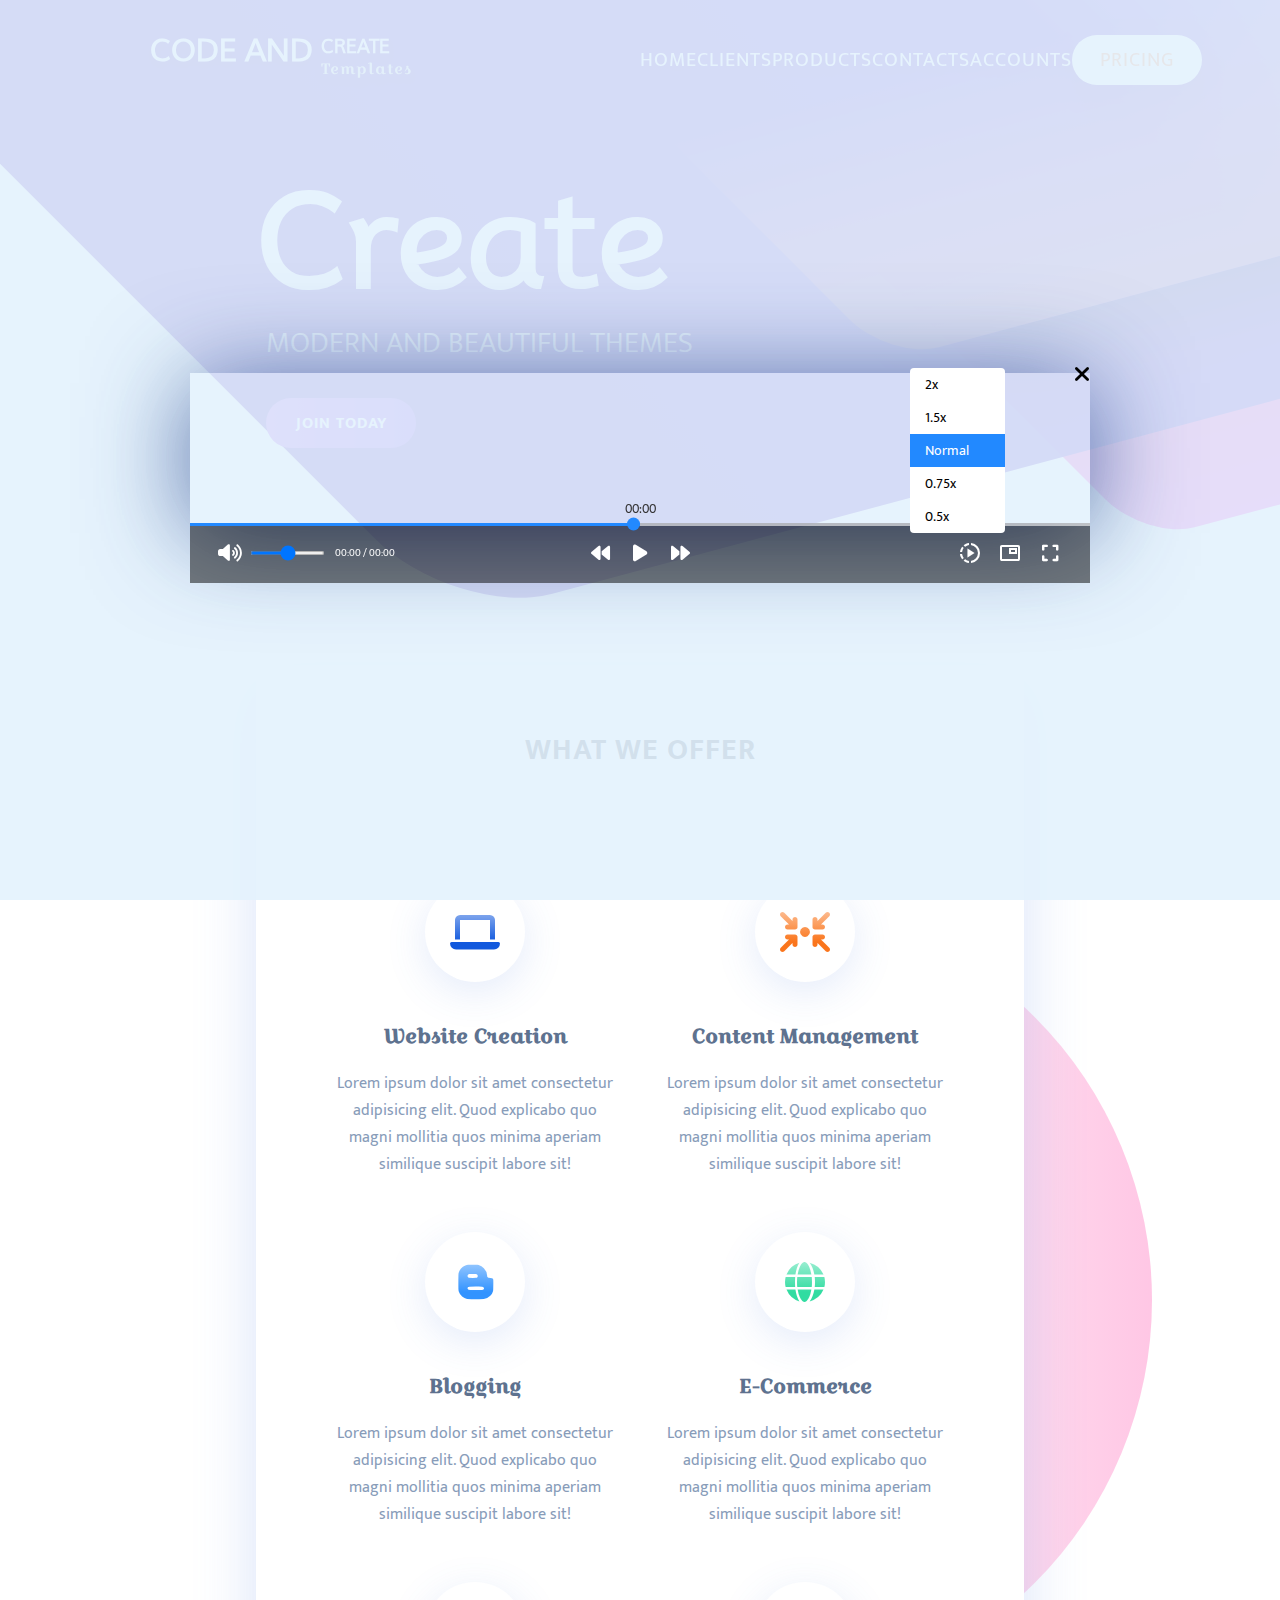
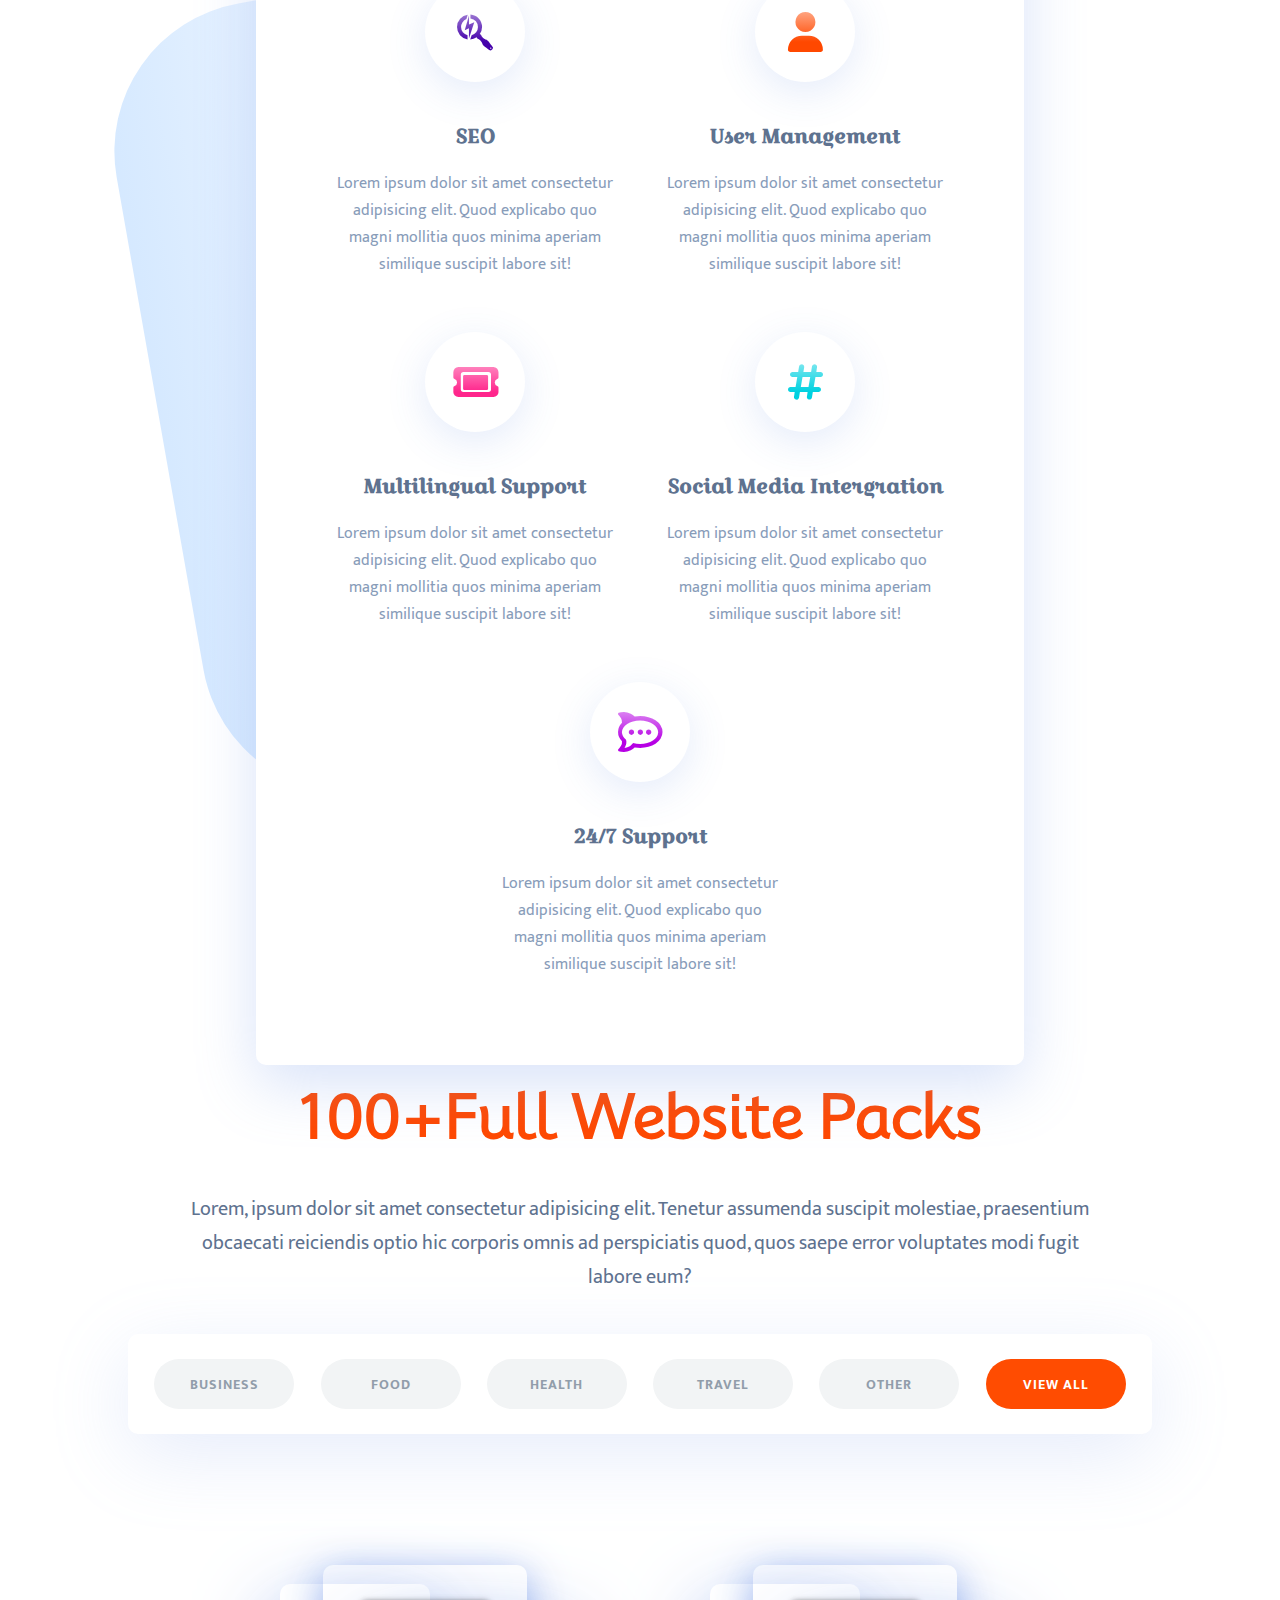
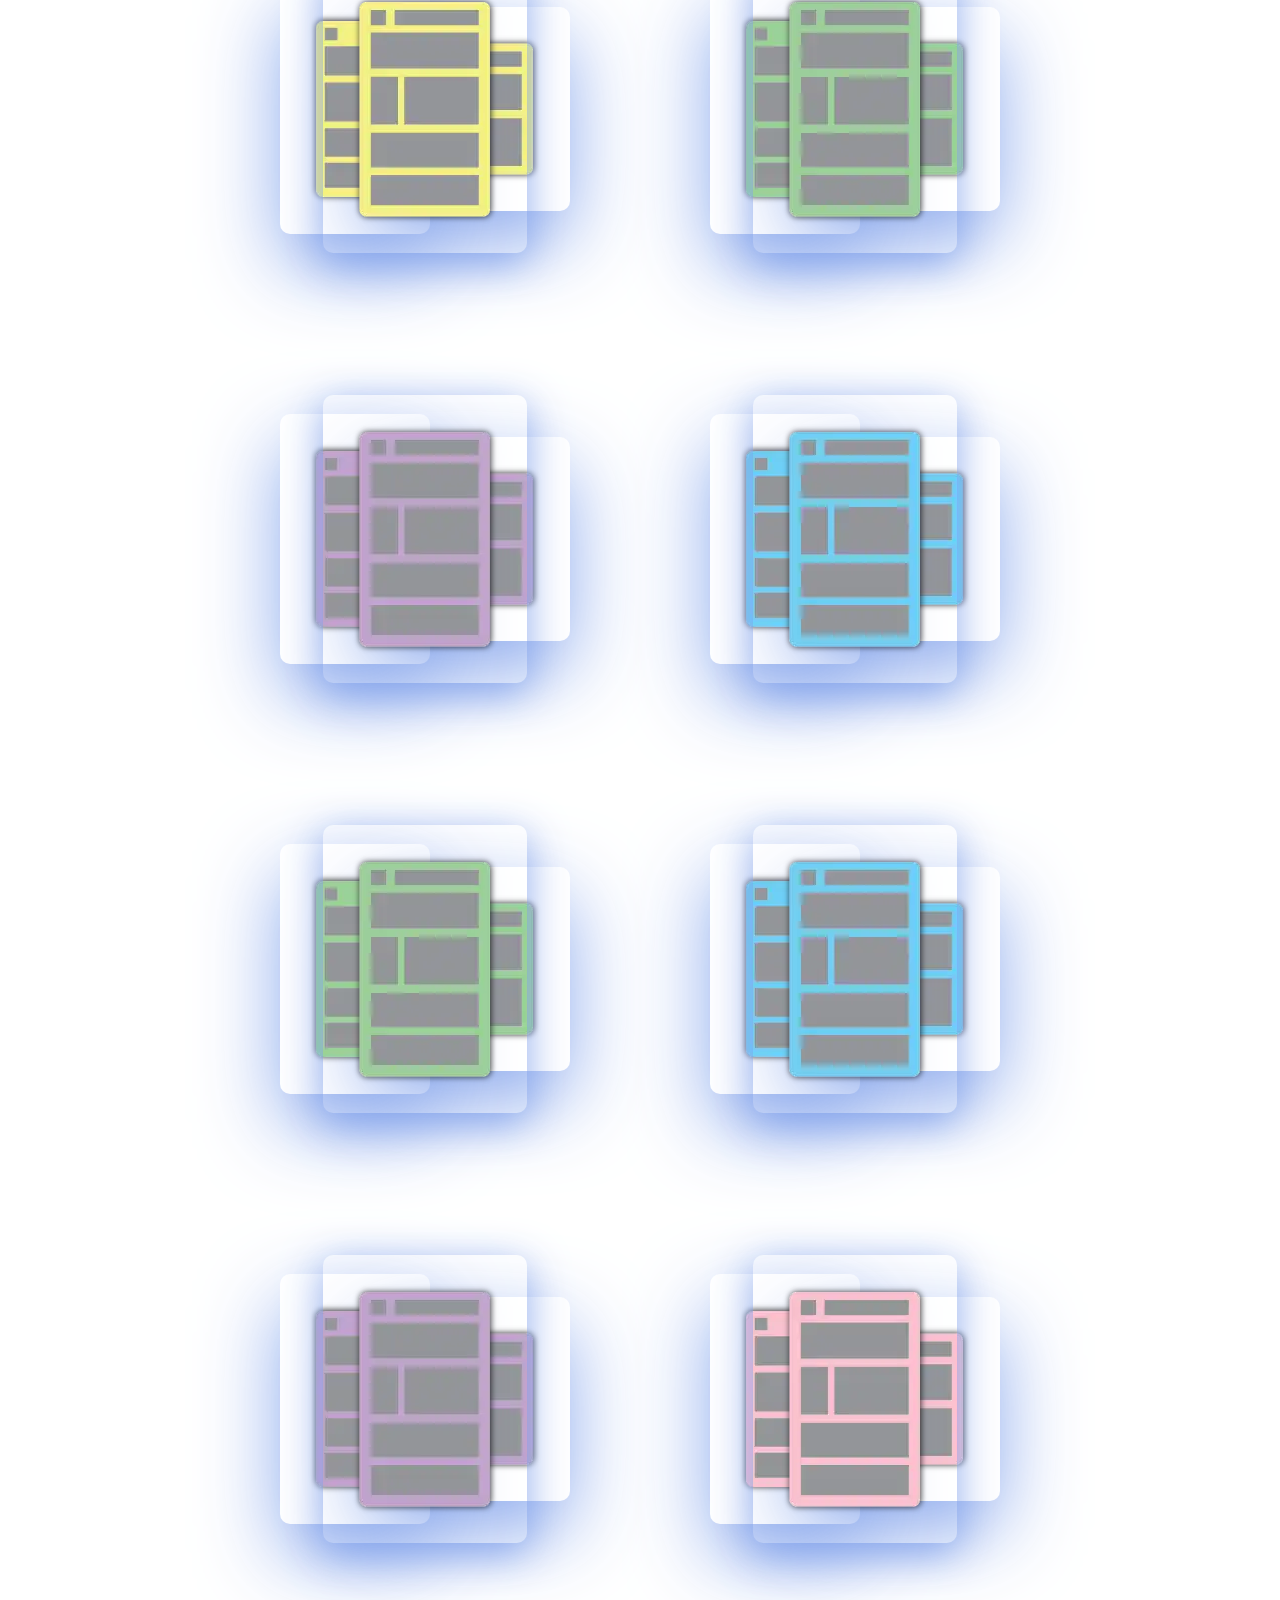
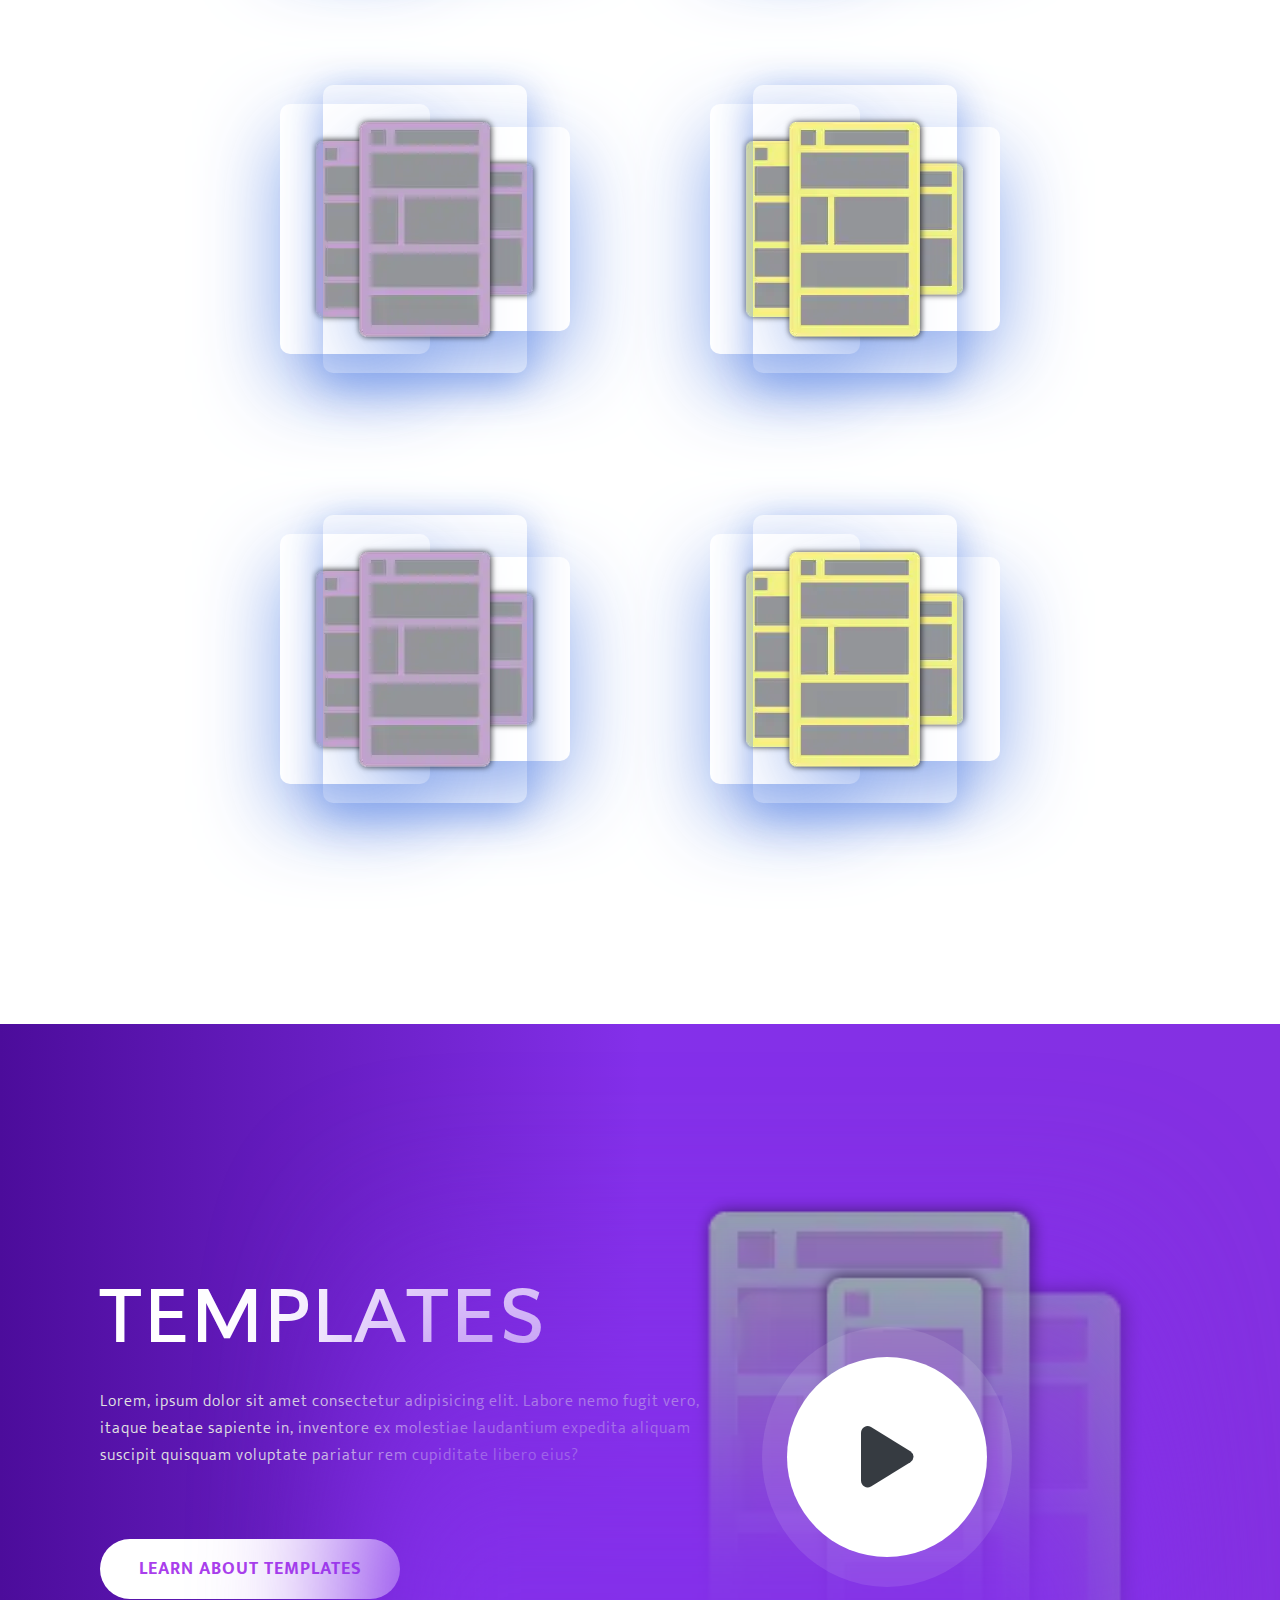
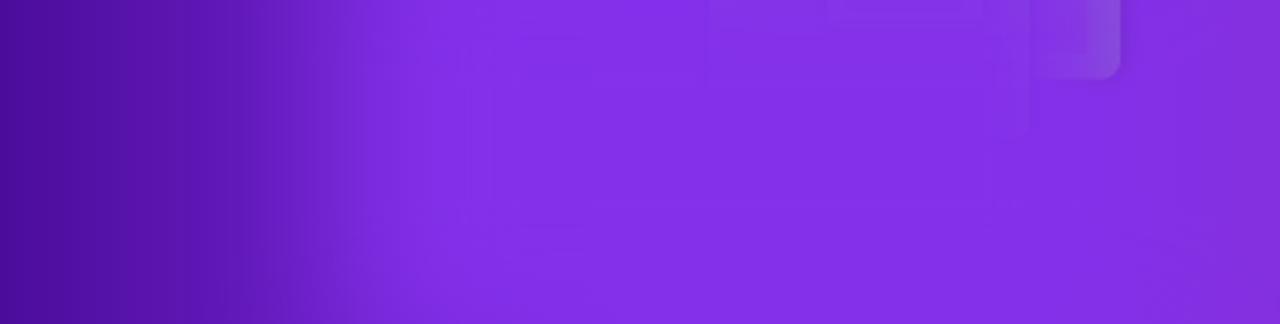
==== responsiveWeb/html/index.html @ 99a922cb "Video CSS" ====
<!DOCTYPE html>
<html lang="en">
<head>
    <!--Meta Deta-->
    <!--Styles-->
    <meta charset="UTF-8">
    <meta name="viewport" content="width=device-width, initial-scale=1.0">
    <title>Responsive Website</title>
    <link rel="stylesheet" href="../css/style.css">
    <link rel="stylesheet" href="https://cdnjs.cloudflare.com/ajax/libs/font-awesome/6.6.0/css/all.min.css">
    <link rel="preconnect" href="https://fonts.googleapis.com">
    <link rel="preconnect" href="https://fonts.gstatic.com" crossorigin>
    <link href="https://fonts.googleapis.com/css2?family=Croissant+One&family=Mooli&family=Mukta:wght@200;300;400;500;600;700;800&display=swap" rel="stylesheet">
    <link rel="stylesheet" href="https://fonts.googleapis.com/css2?family=Material+Symbols+Outlined:opsz,wght,FILL,GRAD@24,400,0,0" />
</head>
<body>
    <!--Container-->
    <div class="container">
        <!-- Navagation -->
         <nav class="navbar">
            <!-- logo -->
             <a href="index.html">
                <div class="logo">
                    <span>Code And <span>Create</span></span>
                    <span>Templates</span>
                </div>
             </a>
            <!--End of logo -->
             <!-- Nav Items -->
                <ul class="nav-items">
                    <li class="nav-item">
                      <a href="index.html"class="nav-link">Home</a>
                      <!-- Dropdown 1 -->
                       <div class="dropdown dropdown-1">
                        <div class="dropdown-1-left">
                            <h3>Features</h3>
                            <div class="features-list">
                        <div class="features-list-item">
                            <i class="fa-solid fa-star"></i>
                            <span>All Features</span>
                        </div>
                        <div class="features-list-item">
                            <i class="fa-solid fa-boxes-stacked"></i>
                            <span>100+ Elements</span>
                        </div>
                        <div class="features-list-item">
                            <i class="fa-solid fa-file"></i>
                            <span>1000+ Layouts</span>
                        </div>
                        <div class="features-list-item">
                            <i class="fa-solid fa-pen-nib"></i>
                            <span>No-Code Design</span>
                        </div>
                        <div class="features-list-item">
                            <i class="fa-solid fa-wrench"></i>
                            <span>Theme Builder</span>
                        </div>
                        <div class="features-list-item">
                            <i class="fa-solid fa-cart-shopping"></i>
                            <span>Ecommerce</span>
                        </div>
                        <div class="features-list-item">
                            <i class="fa-solid fa-network-wired"></i>
                            <span>Workflow</span>
                        </div>
                        <div class="features-list-item">
                            <i class="fa-solid fa-lightbulb"></i>
                            <span>Marketing</span>
                        </div>
                        <div class="features-list-item">
                            <i class="fa-solid fa-code"></i>
                            <span>Developer</span>
                        </div>
                        <div class="features-list-item">
                            <i class="fa-solid fa-desktop"></i>
                            <span>Site Examples</span>
                        </div>
                        <div class="features-list-item">
                            <i class="fa-solid fa-gears"></i>
                            <span>integrations</span>
                        </div>
                    </div>
                   </div>
                        <div class="dropdown-1-right">
                            <h3>Services</h3>
                            <div class="dropdown-services">
                                <div class="dropdown-service">
                                    <i class="fa-solid fa-wrench"></i>
                                        <div class="dropdown-service-item">
                                            <span>Theme Builder</span>
                                            <span>The #1 Theme Builder</span>
                                        </div>
                                </div>
                                <div class="dropdown-service">
                                    <i class="fa-solid fa-lightbulb"></i>
                                        <div class="dropdown-service-item">
                                            <span>Marketplace</span>
                                            <span>Modules, Layouts, Themes</span>
                                        </div>
                                </div>
                                <div class="dropdown-service">
                                    <i class="fa-solid fa-cloud"></i>
                                        <div class="dropdown-service-item">
                                            <span>Cloud</span>
                                            <span>Cloud Storage for Designers</span>
                                        </div>
                                </div>
                                <div class="dropdown-service">
                                    <i class="fa-solid fa-brain"></i>
                                        <div class="dropdown-service-item">
                                            <span>AI</span>
                                            <span>Build Websites with AI</span>
                                        </div>
                                </div>
                                <div class="dropdown-service">
                                    <i class="fa-solid fa-people-group"></i>
                                        <div class="dropdown-service-item">
                                            <span>Teams</span>
                                            <span>Collaboration for Agencies</span>
                                        </div>
                                </div>
                                <div class="dropdown-service">
                                    <i class="fa-solid fa-globe"></i>
                                        <div class="dropdown-service-item">
                                            <span>Hosting</span>
                                            <span>Fast hosting of the Website</span>
                                        </div>
                                </div>
                                <div class="dropdown-service">
                                    <i class="fa-solid fa-crown"></i>
                                        <div class="dropdown-service-item">
                                            <span>VIP</span>
                                            <span>24/7 Support & Discounts</span>
                                        </div>
                               </div>
                           </div>
                           <button type="button">Join Today</button> 
                        </div>
                       </div>
                      <!-- End of Dropdown 1 -->

                    </li>
                    <li class="nav-item">
                       <a href="clients.html"class="nav-link">Clients</a>
                       <!-- Dropdown 2 -->
                        <div class="dropdown dropdown-2">
                            <div class="clients-item">
                                <i class="fa-regular fa-envelope"></i>
                                <h3>Web Design Agencies</h3>
                                <p>Lorem ipsum dolor sit amet consectetur adipisicing elit. Odit, a dolore doloremque repellendus ea similique?</p>
                            </div>
                            <div class="clients-item">
                                <i class="fa-solid fa-earth-americas"></i>
                                <h3>Online Store Owners</h3>
                                <p>Lorem ipsum dolor sit amet consectetur adipisicing elit. Odit, a dolore doloremque repellendus ea similique?</p>
                            </div>
                            <div class="clients-item">
                                <i class="fa-brands fa-sketch"></i>
                                <h3>Web Design Freelancers</h3>
                                <p>Lorem ipsum dolor sit amet consectetur adipisicing elit. Odit, a dolore doloremque repellendus ea similique?</p>
                            </div>
                            <div class="clients-item">
                                <i class="fa-solid fa-store"></i>
                                <h3>Small Business Owners</h3>
                                <p>Lorem ipsum dolor sit amet consectetur adipisicing elit. Odit, a dolore doloremque repellendus ea similique?</p>
                            </div>
                       <!-- End of Dropdown 2 -->

                    </li>
                    <li class="nav-item">
                       <a href="products.html"class="nav-link">Products</a>
                       <!-- Dropdown 3 -->
                        <div class="dropdown dropdown-3">
                            <div class="products">
                                <div class="product">
                                    <i class="fa-solid fa-wrench"></i>
                                    <div>
                                        <span>Theme & Page Builder</span>
                                        <span>The #1 Theme and Visual Page Builder</span>
                                    </div>
                                </div>
                                <div class="product">
                                    <i class="fa-solid fa-file"></i>
                                    <div>
                                        <span>Page Builder Plugin</span>
                                        <span>Themes and Layout</span>
                                    </div>
                                </div>
                                <div class="product">
                                    <i class="fa-solid fa-book-open"></i>
                                    <div>
                                        <span>Extra Magazine Theme</span>
                                        <span>The Best Theme for Blogger</span>
                                    </div>
                                </div>
                                <div class="product">
                                    <i class="fa-solid fa-envelope"></i>
                                    <div>
                                        <span>Bloom Email Opt-ins</span>
                                        <span>Ultimate Email Opt-in</span>
                                    </div>
                                </div>
                                <div class="product">
                                    <i class="fa-solid fa-hashtag"></i>
                                    <div>
                                        <span>Social Sharing</span>
                                        <span>Promote Social Sharing</span>
                                    </div>
                                </div>
                            </div>
                            <button type="button">Join to Download</button>
                        </div>
                       <!-- End of Dropdown 3 -->

                    </li>
                    <li class="nav-item">
                       <a href="contact.html"class="nav-link">Contacts</a>
                       <!-- Dropdown 4 -->
                        <div class="dropdown dropdown-4">
                            <div class="contact-options">
                            <div>
                                <i class="fa-solid fa-envelope"></i>
                                <span>Get in Touch</span>
                            </div>
                            <div>
                                <i class="fa-solid fa-comments"></i>
                                <span>chat with Sales</span>
                            </div>
                            <div>
                                <i class="fa-solid fa-user"></i>
                                <span>Accounts & Bills</span>
                            </div>
                            <div>
                                <i class="fa-solid fa-wrench"></i>
                                <span>Technical Support</span>
                            </div>
                            <div>
                                <i class="fa-solid fa-people-group"></i>
                                <span>Ask the Community</span>
                            </div>
                            <div>
                                <i class="fa-solid fa-file-lines"></i>
                                <span>Documentation</span>
                            </div>
                        </div>
                            <button type="button">Chat with Us</button>
                        </div>
                       <!-- End of Dropdown 4 -->
                    </li>
                    <li class="nav-item">
                       <a href="account.html"class="nav-link">Accounts</a>
                       <!-- Dropdown 5 -->
                        <div class="dropdown dropdown-5">
                            <form class="account-form">
                                <div class="account-input-group">
                                    <input type="text" placeholder="username">
                                    <input type="password"
                                    placeholder="password">
                                </div>
                                <div class="check">
                                    <input type="checkbox" id="check">
                                    <label for="check">Remember Me</label>
                                </div>
                                <button type="button">Member Login</button>
                                <p>Forgot Your <span>Username</span> or
                                <span>Password</span>?</p>
                            </form>
                        </div>
                        <!-- End of Dropdown 5 -->
                    </li>
                    <li class="nav-item">
                        <a href="pricing.html"class="nav-btn">Pricing</a>
                     </li>
                </ul>
             <!--End of Nav Items -->
         </nav>
        <!-- End of Navagation -->
        <!--Header-->
        <header>
            <!--Banner-->
            <div class="banner">
                <h1>Create</h1>
                <h3>Modern and Beautiful Themes</h3>
                <a href="#">
                    <button type="button">Join Today</button>
                </a>
           </div>
            <!--End of Banner-->
            <!--Backgrounds-->
            <div class="backgrounds">
                <div class="bg-main"></div>
                <div class="bg-1"></div>
                <div class="bg-2"></div>
            </div>
            <!--End of Backgrounds-->
        </header>
        <!--End of Header-->
        <!-- Services -->
        <section class="services">
            <div class="services-wrapper">
                <h1>What We Offer</h1>
                <div class="services-list">
                    <div class="service">
                        <i class="fa-solid fa-laptop"></i>
                        <h3>Website Creation</h3>
                        <p>
                            Lorem ipsum dolor sit amet consectetur adipisicing elit. Quod explicabo quo magni mollitia quos minima aperiam similique suscipit labore sit!
                        </p>
                    </div>
                    <div class="service">
                        <i class="fa-solid fa-arrows-to-circle"></i>
                        <h3>Content Management</h3>
                        <p>
                            Lorem ipsum dolor sit amet consectetur adipisicing elit. Quod explicabo quo magni mollitia quos minima aperiam similique suscipit labore sit!
                        </p>
                    </div>
                    <div class="service">
                        <i class="fa-brands fa-blogger-b"></i>
                        <h3>Blogging</h3>
                        <p>
                            Lorem ipsum dolor sit amet consectetur adipisicing elit. Quod explicabo quo magni mollitia quos minima aperiam similique suscipit labore sit!
                        </p>
                    </div>
                    <div class="service">
                        <i class="fa-solid fa-globe"></i>
                        <h3>E-Commerce</h3>
                        <p>
                            Lorem ipsum dolor sit amet consectetur adipisicing elit. Quod explicabo quo magni mollitia quos minima aperiam similique suscipit labore sit!
                        </p>
                    </div>
                    <div class="service">
                        <i class="fa-brands fa-searchengin"></i>
                        <h3>SEO</h3>
                        <p>
                            Lorem ipsum dolor sit amet consectetur adipisicing elit. Quod explicabo quo magni mollitia quos minima aperiam similique suscipit labore sit!
                        </p>
                    </div>
                    <div class="service">
                        <i class="fa-solid fa-user"></i>
                        <h3>User Management</h3>
                        <p>
                            Lorem ipsum dolor sit amet consectetur adipisicing elit. Quod explicabo quo magni mollitia quos minima aperiam similique suscipit labore sit!
                        </p>
                    </div>
                    <div class="service">
                        <i class="fa-solid fa-ticket"></i>
                        <h3>Multilingual Support</h3>
                        <p>
                            Lorem ipsum dolor sit amet consectetur adipisicing elit. Quod explicabo quo magni mollitia quos minima aperiam similique suscipit labore sit!
                        </p>
                    </div>
                    <div class="service">
                        <i class="fa-solid fa-hashtag"></i>
                        <h3>Social Media Intergration</h3>
                        <p>
                            Lorem ipsum dolor sit amet consectetur adipisicing elit. Quod explicabo quo magni mollitia quos minima aperiam similique suscipit labore sit!
                        </p>
                    </div>
                    <div class="service">
                        <i class="fa-brands fa-rocketchat"></i>
                        <h3>24/7 Support</h3>
                        <p>
                            Lorem ipsum dolor sit amet consectetur adipisicing elit. Quod explicabo quo magni mollitia quos minima aperiam similique suscipit labore sit!
                        </p>
                    </div>
                </div>
            </div>
            <div class="services-bg-1"></div>
            <div class="services-bg-2"></div>
        </section>
        <!-- End of Services -->

        <!-- Projects -->
         <section class="projects">
            <h1>100+Full Website Packs</h1>
            <p>Lorem, ipsum dolor sit amet consectetur adipisicing elit. Tenetur assumenda suscipit molestiae, praesentium obcaecati reiciendis optio hic corporis omnis ad perspiciatis quod, quos saepe error voluptates modi fugit labore eum?</p>
            <div class="filter-nav">
                <a href="#" class="filter-nav-link" 
                data-type="business">Business</a>
                <a href="#" class="filter-nav-link" 
                data-type="food">Food</a>
                <a href="#" class="filter-nav-link" 
                data-type="health">Health</a>
                <a href="#" class="filter-nav-link" 
                data-type="travel">Travel</a>
                <a href="#" class="filter-nav-link" 
                data-type="other">Other</a>
                <a href="#" class="filter-nav-link active" 
                data-type="all">View All</a>
            </div>
            <div class="projects-list">
                <div class="project" data-type="business">
                    <img src="../images/project-yellow-large-1.webp">
                    <img src="../images/project-yellow-small-1.webp">
                    <img src="../images/project-yellow-med-1.webp">
                </div>
                <div class="project" data-type="other">
                    <img src="../images/project-green-large-2.webp">
                    <img src="../images/project-green-small-2.webp">
                    <img src="../images/project-green-med-2.webp">
                </div>
                <div class="project" data-type="food">
                    <img src="../images/project-purple-large-3.webp">
                    <img src="../images/project-purple-small-3.webp">
                    <img src="../images/project-purple-med-3.webp">
                </div>
                <div class="project" data-type="health">
                    <img src="../images/project-blue-large-4.webp">
                    <img src="../images/project-blue-small-4.webp">
                    <img src="../images/project-blue-med-4.webp">
                </div>
                <div class="project" data-type="other">
                    <img src="../images/project-green-large-2.webp">
                    <img src="../images/project-green-small-2.webp">
                    <img src="../images/project-green-med-2.webp">
                </div>
                <div class="project" data-type="health">
                    <img src="../images/project-blue-large-4.webp">
                    <img src="../images/project-blue-small-4.webp">
                    <img src="../images/project-blue-med-4.webp">
                </div>
                <div class="project" data-type="food">
                    <img src="../images/project-purple-large-3.webp">
                    <img src="../images/project-purple-small-3.webp">
                    <img src="../images/project-purple-med-3.webp">
                </div>
                <div class="project" data-type="travel">
                    <img src="../images/project-pink-large-5.webp">
                    <img src="../images/project-pink-small-5.webp">
                    <img src="../images/project-pink-med-5.webp">
                </div>
                <div class="project" data-type="food">
                    <img src="../images/project-purple-large-3.webp">
                    <img src="../images/project-purple-small-3.webp">
                    <img src="../images/project-purple-med-3.webp">
                </div>
                <div class="project" data-type="business">
                    <img src="../images/project-yellow-large-1.webp">
                    <img src="../images/project-yellow-small-1.webp">
                    <img src="../images/project-yellow-med-1.webp">
                </div>
                <div class="project" data-type="food">
                    <img src="../images/project-purple-large-3.webp">
                    <img src="../images/project-purple-small-3.webp">
                    <img src="../images/project-purple-med-3.webp">
                </div>
                <div class="project" data-type="business">
                    <img src="../images/project-yellow-large-1.webp">
                    <img src="../images/project-yellow-small-1.webp">
                    <img src="../images/project-yellow-med-1.webp">
                </div>
            </div>
         </section>
        <!-- End of Projects -->

        <!-- Templates -->
         <section class="templates">
            <div class="templates-left">
                <h1>Templates</h1>
                <p>Lorem, ipsum dolor sit amet consectetur adipisicing elit. Labore nemo fugit vero, itaque beatae sapiente in, inventore ex molestiae laudantium expedita aliquam suscipit quisquam voluptate pariatur rem cupiditate libero eius?</p>
                <button type="button"class="templates-btn">Learn About Templates</button>
            </div>
            <div class="templates-right">
                <img src="../images/project-green-large-2.webp">
                <img src="../images/project-green-small-2.webp">
                <img src="../images/project-green-med-2.webp">
                <div class="play-button">
                    <button class="play-btn">
                        <i class="fa-solid fa-play"></i>
                    </button>
                </div>
            </div>

            <!-- video -->
             <div class="video-container">
                <div class="video">
                    <div class="x-btn">
                        <i class="fa-solid fa-xmark"></i>
                    </div>
                    <div class="controls-wrapper">
                        <div class="video-timeline">
                            <div class="progress-area">
                                <span>00:00</span>
                                <div class="progress-bar"></div>
                            </div>
                        </div>
                        <div class="video-controls">
                            <div class="options left">
                            <button class="volume">
                                <i class="fa-solid fa-volume-high"></i>   
                            </button>
                            <input type="range" min="0" max="1" step="any">
                            <div class="video-timer">
                                <span class="current-time">00:00</span>
                                <span class="seperator"> / </span>
                                <span class="video-duration">00:00</span>
                            </div>
                            </div>
                            <div class="options center">
                                <button class="skep-backward">
                                    <i class="fas fa-backward"></i>
                                </button>    
                                <button class="play-pause">
                                    <i class="fas fa-play"></i>
                                </button>
                                <button class="skep-forward">
                                    <i class="fas fa-forward"></i>
                                </button>
                            </div>
                            <div class="options right">
                                <div class="playback-content">
                                    <button class="playback-speed">
                                        <span class="material-symbols-outlined">slow_motion_video</span>
                                    </button>
                                    <div class="speed-options">
                                        <div data-speed="2">2x</div>
                                        <div data-speed="1.5">1.5x</div>
                                        <div data-speed="1" class="active-option">Normal</div>
                                        <div data-speed="0.75">0.75x</div>
                                        <div data-speed="0.5">0.5x</div>
                                    </div>
                                </div>
                                <button class="pic-in-pic">
                                    <span class="material-symbols-outlined">picture_in_picture</span>
                                </button>
                                <button class="fullscreen">
                                    <i class="fa-solid fa-expand"></i>
                                </button>
                            </div>
                        </div>
                    </div>
                    <video src="../videos/video-sample.mp4"></video>
                </div>
             </div>
            <!-- End of video -->
         </section>
        <!-- End of Templates -->
    </div>
    <!--End of Container-->

    <script src="../js/script.js"></script>
</body>
</html>
---- responsiveWeb/css/style.css ----
/*Default Styles*/
* {
margin: 0;
padding: 0;
box-sizing: border-box;
text-decoration: none;
outline: none;
font-family:'Mukta', sans-serif;
}

html {
    font-size: 62.5%;
}
/*Default End Styles*/

/* Container */
.container {
    width: 100%;
    height: 100%;
    background-color: #fff;
    overflow: hidden;
}

/* Navigation */
.navbar {
    position: fixed;
    top: 0;
    left: 0;
    z-index: 10;
    width: 100%;
    height:12rem;
    padding: 0 15rem;
    display: flex;
    justify-content: space-between;
    align-items: center;
    transition: alt 0.3s;
}

.navbar.sticky {
    height: 8rem;
    background-color: #fff;
    box-shadow: 0 1rem 10rem rgba(130,162,235,0.6);
}

/* logo */
.logo{
    display: flex;
    flex-direction: column;
}

.logo span{
    text-shadow: 0 0.5rem 1rem rgba(0,0,0,0.2);
}

.logo span:nth-child(1){
    font-family: "Mooli", cursive;
    font-size: 3rem;
    font-weight: bold;
    text-transform: uppercase;
    color:#fff;
}

.logo span:nth-child(1) span {
    display: inline-block;
    font-size: 1.8rem;
    transform: translateY(-0.8rem);
}

.logo span:nth-child(2){
    display: inline-block;
    font-family: "Croissant One", cursive;
    font-size: 1.5rem;
    color: #ddd;
    letter-spacing: .1rem;
    text-align: right;
    transform: translate(2.2rem, -1rem);
}

.sticky .logo span {
    color: #092627;
    text-shadow: none;
}
/* End of logo */
/* Nav Items */
.nav-items{
    width: 50%;
    display: flex;
    justify-content: space-evenly;
    align-items: center;
}

.nav-item {
    list-style: none;
    position: relative;
}

.nav-item:not(:last-child)::after {
    content:'';
    position: absolute;
    top: 2.9rem;
    left: 50%;
    transform: translateX(-50%);
    border-left: 2rem solid transparent;
    border-right: 2rem solid transparent;
    border-bottom: 2rem solid #fff;
    opacity: 0;
    visibility: hidden;
}

.nav-item:hover::after{
    opacity: 1;
    visibility: visible;
}

.sticky .nav-item::after{
    top: 6rem;
}

.nav-link {
    font-size: 2rem;
    text-transform: uppercase;
    color: #fff;
    letter-spacing: 0.1rem;
    text-shadow: 0 0.5rem 1rem rgba(0,0,0,0.2);
}

.sticky .nav-link {
    color: #092627;
    text-shadow: none;
}

/* Dropdown 1 */
.dropdown {
    position:absolute;
    top: 4.9rem;
    background-color: #fff;
    border-radius:1rem;
    box-shadow: 0 1rem 3rem rgba(0,0,0,0.2);
    padding: 2rem;
    opacity: 0;
    visibility: hidden;
    transition: all 0.3;
}

.nav-item:hover .dropdown {
    opacity: 1;
    visibility: visible;
}

.sticky .dropdown{
    top: 8rem;
    box-shadow: 0 1rem 10rem agba(130,162,235,0.4);
}

.dropdown-1{
    left: -24rem;
    width: 96rem;
    height: 60rem;
    display: flex;
}    



.dropdown-1-left{
    width: 30%;
    padding-right: 4rem;
}

.dropdown-1-right{
    width: 70%;
    padding-left: 2rem;
}

.dropdown-1-left h3,
.dropdown-1-right h3 {
    font-family:"Mooli", cursive;
    font-size: 1.8rem;
    color: #8698a7;
    padding-bottom: 1rem;
    margin: 3rem;
    border-bottom: .2rem solid rgba(134, 152, 167, 0.5);
}

.features-list-item {
    margin: 1.5rem 0;
    display: flex;
    align-items: center;
    cursor: pointer;
}

.features-list-item i{
    font-size: 2rem;
    width: 4rem;
    color: #8698a7;
    transition: color 0.3s;
}

.features-list-item span{
    font-size: 1.8rem;
    color: #8698a7;
    transition: color 0.3s;
}

.features-list-item:hover i,
.features-list-item:hover span {
    color: #222;
}

.dropdown-services {
    height: 45rem;
    display: flex;
    flex-direction: column;
    flex-wrap: wrap;
}

.dropdown-service, 
.product{
    display: flex;
    align-items: center;
    margin-bottom: 3.5rem;
    cursor: pointer
}

.dropdown-service i, 
.product i {
    width: 5.5rem;
    height: 5.5rem;
    border-radius: 50%;
    display: flex;
    justify-content: center;
    margin-right: 2rem;
    align-items: center;
    font-size: 2.5rem;
    color: #fff;
    transition: transform 0.3s;
}

.dropdown-service:hover i,
.product:hover i{
    transform: scale(1.1)
}

.dropdown-service:nth-child(1) i,
.product:nth-child(1) i {
    background: linear-gradient(to right,
     #b150f1, #7e23da);
    box-shadow: 0 0.5rem 2 rem rgba(126, 35, 218, 0.3);
}
.dropdown-service:nth-child(2) i,
.product:nth-child(2) i {
    background: linear-gradient(to right,
     #31dca1, #23d683);
    box-shadow: 0 0.5rem 2 rem rgba(35, 214, 131,0.3);
}
.dropdown-service:nth-child(3) i,
.product:nth-child(3) i {
    background: linear-gradient(to right,
    #3f51ec, #2d2dcf);
    box-shadow: 0 0.5rem 2 rem rgba(45, 45, 207, 0.3);
}
.dropdown-service:nth-child(4) i,
.product:nth-child(4) i{
    background: linear-gradient(to right,
     #00d3e0, #03b4d8);
    box-shadow: 0 0.5rem 2 rem rgba(3, 180, 216, 0.3);
}
.dropdown-service:nth-child(5) i,
.product:nth-child(5) i {
    background: linear-gradient(to right,
     #ff9625, #ff751c);
    box-shadow: 0 0.5rem 2 rem rgba(250, 117, 28, 0.3);
}
.dropdown-service:nth-child(6) i {
    background: linear-gradient(to right,
     #3293ff, #2371ff);
    box-shadow: 0 0.5rem 2 rem rgba(35, 113, 255, 0.3);
}
.dropdown-service:nth-child(7) i {
    background: linear-gradient(to right,
    #282c35, #20252c);
    box-shadow: 0 0.5rem 2 rem rgba(32, 37, 44, 0.3);
}

.dropdown-service-item,
.product div{
    display: flex;
    flex-direction: column;
}

.dropdown-service-item span,
.product div span{
    font-size: 1.6rem;
}

.dropdown-service-item span:nth-child(1),
.product div span:nth-child(1){
    font-family: "Mooli", cursive;
    font-weight: bold;
    letter-spacing: 0.1rem;
    text-transform: uppercase;
}

.dropdown-service:nth-child(1)
.dropdown-service-item span:nth-child(1),
.product:nth-child(1) div span:nth-child(1) {
       color: #b150f1;
}

.dropdown-service:nth-child(2) 
.dropdown-service-item span:nth-child(1),
.product:nth-child(2) div span:nth-child(1){
    color: #31dca1;
}

.dropdown-service:nth-child(3) 
.dropdown-service-item span:nth-child(1),
.product:nth-child(3) div span:nth-child(1){
    color:  #3f51ec;
}

.dropdown-service:nth-child(4) 
.dropdown-service-item span:nth-child(1),
.product:nth-child(4) div span:nth-child(1) {
    color:  #00d3e0;
}

.dropdown-service:nth-child(5) 
.dropdown-service-item span:nth-child(1),
.product:nth-child(5) div span:nth-child(1){
    color:  #ff9625;
}

.dropdown-service:nth-child(6) 
.dropdown-service-item span:nth-child(1){
    color: #3293ff;
}

.dropdown-service:nth-child(7) 
.dropdown-service-item span:nth-child(1){
    color: #282c35;
}

.dropdown-service-item span:nth-child(2),
.product dive span:nth-child(2){
    font-weight: 300;
    color: #6a6f72;
}

.dropdown-1-right button {
    width: 100%;
    height: 4rem;
    background-color: #3776ff;
    border: none;
    border-radius: 2rem;
    font-size: 1.4rem;
    font-weight: bold;
    text-transform: uppercase;
    color: #fff;
    letter-spacing: 0.1rem;
    cursor: pointer;
}
    
/* End of Dropdown 1 */

/* Dropdown 2 */
.dropdown-2{
    width:90rem;
    height:37rem;
    left: -27rem;
    display: flex;
}

.clients-item {
    width: 100%;
    margin: 0 0.5rem;
    padding: 0.7rem;
    display: flex;
    flex-direction: column;
    align-items: center;
    cursor: pointer;
    border-radius: 1rem;
}

.clients-item:nth-child(1){
    background: linear-gradient(135deg, #faf7fe, #ead7ff);
}

.clients-item:nth-child(2){
    background: linear-gradient(135deg, #f2f6ff, #cad9ff);
}

.clients-item:nth-child(3){
    background: linear-gradient(135deg, #f1fdf7, #bfffdf);
}

.clients-item:nth-child(4){
    background: linear-gradient(135deg, #fff4ed, #f8d7c5);
}

.clients-item i {
    font-size: 10rem;
}

.clients-item:nth-child(1) i, 
.clients-item:nth-child(1) h3{
    color: #ac63fa;
}

.clients-item:nth-child(2) i, 
.clients-item:nth-child(2) h3{
    color: #1f5bf3;
}

.clients-item:nth-child(3) i,
.clients-item:nth-child(3) h3{
    color: #1fcf77;
}

.clients-item:nth-child(4) i, 
.clients-item:nth-child(4) h3{
    color: #ff8645;
}

.clients-item h3 {
    font-size: 2.5rem;
    font-weight: 300;
    text-transform: uppercase;
    text-align: center;
    line-height: 3.5rem;
    margin-bottom: 0.7rem;
}

.clients-item p {
    font-size: 1.6rem;
    font-weight: 300;
    text-align: center;
}
/* End of Dropdown 2 */

/* Dropdown 3 */



.dropdown-3 {
    width: 40rem;
    height: 47rem;
    left: 50%;
    transform: translateX(-50%);
    padding: 1rem 2rem 2rem 2rem;
}

.product {
    margin: 1.7rem 0;
}

.dropdown-3 button {
    width: 100%;
    height: 4rem;
    background-color: #9544ec;
    border: none;
    border-radius: 2rem;
    font-size: 1.4rem;
    font-weight: bold;
    text-transform: uppercase;
    color: #fff;
    letter-spacing: .1rem;
    cursor: pointer;
    transform: translateY(1rem);
}
/* End of Dropdown 3 */

/* Dropdown 4 */
.dropdown-4 {
    width: 28rem;
    height: 33rem;
    left: 50%;
    transform: translateX(-50%);
    padding: 1rem 2rem 2rem 2rem;
}

.contact-options div{
    margin: 1.4rem 0;
    cursor: pointer;
}

.contact-options i {
    width: 4rem;
    font-size: 2rem;
    color: #3293ff;
}

.contact-options span {
    font-size: 1.6rem;
    text-transform: uppercase;
    color: #3293ff;
    letter-spacing: 0.1rem;
}

.dropdown-4 button {
    width: 100%;
    height: 4rem;
    background-color: #2371ff;
    border: none;
    border-radius: 2rem;
    font-size: 1.4rem;
    font-weight: bold;
    text-transform: uppercase;
    color: #FFF;
    letter-spacing: 0.1rem;
    cursor: pointer;
}
/* End of Dropdown 4 */

/* Dropdown 5  */
.dropdown-5 {
    width: 30rem;
    height: 32rem;
    left: 50%;
    transform: translateX(-50%);
    padding: 2.5rem;
}

.account-input-group {
    display: flex;
    flex-direction: column;
}

.account-input-group input {
    width: 100%;
    height: 5rem;
    background-color: rgba(191,213,240,0.4);
    padding: .5rem 1 rem;
    margin-bottom: 3rem;
    border: none;
    border-radius: .5rem;
    font-size: 1.6rem;
    color: #444;
}

.account-input-group-input::placeholder {
    color: #888;
}

.check {
    margin-top: -2rem;

}

.check label {
    font-size: 1.6rem;
    font-weight: 300;
    color: #777;
}

.account-form button {
    width: 100%;
    height: 4rem;
    background-color: #2d2dcf;
    border: none;
    border-radius: 2rem;
    font-size: 1.4rem;
    font-weight: bold;
    text-transform: uppercase;
    color: #fff;
    letter-spacing: .1rem;
    margin: 3rem 0 1.5 rem 0;
}

.account-form p {
    font-size: 1.5rem;
    font-weight: 300;
    text-align: center;
}

.account-form p span {
    color: #2371ff;
    cursor: pointer;
    font-weight: 400;
}
/* End of Dropdown 5  */

.nav-btn{
    width: 13rem;
    height: 5rem;
    background-color: #fff;
    display: flex;
    justify-content: center;
    align-items: center;
    border-radius: 4rem;    
    box-shadow: 0 1rem 3rem rgba(0,0,0,0.1);
    font-size: 2rem;
    letter-spacing: .1rem;
    color: #f88344;
    text-transform: uppercase;
    transition: transform 0.3;
}

.nav-btn:hover{
    transform: translateY(-0.2rem);
}

.sticky .nav-btn{
    background: linear-gradient(to right, #ff45b9, #ff3598);
    box-shadow: none;
    color: #fff;
}
/* End of Nav Items */

/* End of Navigation */

/* Header */
header{
    width:100%;
    height:100vh;
    position: relative;
}



/* Banner */
.banner{
    position: absolute;
    top: 18%;
    left: 20%;
    z-index: 4;
}

.banner h1 {
    font-family: "mooli", cursive;
    font-size: 13rem;
    color: #fff;
    text-shadow: 0 1rem 3 rem rgba(0,0,0,0.3);
}

.banner h3 {
    font-size: 3rem;
    font-weight: 300;
    text-transform: uppercase;
    color: #fff;
    text-shadow: 0 1rem 3 rem rgba(0,0,0,0.1);
    margin: 0 0 3rem 1rem;
}

.banner button {
    width: 15rem;
    height: 5rem;
    background: linear-gradient(to right, #aa3fec, #8430ea);
    border: none;
    border-radius: 3rem;
    font-size: 1.6rem;
    font-weight: bold;
    text-transform: uppercase;
    letter-spacing: 0.1rem;
    color: #fff;
    box-shadow: 0 1rem 3 rem rgba(0,0,0,0.1);
    margin-left: 1rem;
    cursor: pointer;
    transition: transform0.3s;
}

.banner button:hover {
    transform:translateY(-.2rem);
}
/* End of Banner */

/* Backgrounds */
.backgrounds div {
    position:absolute;
}

.bg-main{
    width:150%;
    height:150%;
    background: linear-gradient(to left, transparent,
    #4400c5,#4400ab);
    top: -95%;
    left:-10%;
    transform: rotateZ(-15deg)skewX(30deg);
    border-radius: 0 0 0 10rem;
    opacity: 0.9;
    z-index: 1;
}

.bg-1 {
    width: 50%;
    height: 100%;
    background: linear-gradient(transparent 60%,
    #ff26ac,#f724db);
    top: -40%;
    right: -10%;
    transform: rotateZ(-15deg)skewX(30deg);
    border-radius: 0 0 0 5rem;
}
.bg-2 {
    width: 50%;
    height: 100%;
    background: linear-gradient(transparent 70%,
    #ca5995,#fe945a);
    top: -60%;
    right: 10%;
    transform: rotateZ(-15deg)skewX(30deg);
    border-radius: 0 0 0 5rem;
    z-index: 2;
    opacity: 0.4;
    box-shadow: 7rem 4rem 6rem rgba(0,0,0,.9);
}
/* End of Backgrounds */
/* End of Header */

/* Services */
.services {
    width: 100%;
    height: 170vh;
    position: relative;
}

.services-wrapper {
    width: 60%;
    background-color: #fff;
    box-shadow: 0 2rem 6rem rgba(130,162,235,0.3);
    position: absolute;
    top: 50%;
    left: 50%;
    transform:translate(-50%,-50%);
    padding: 6rem 0;
    border-radius: 1rem;
    display: flex;
    flex-direction: column;
    align-items: center;
    z-index: 1;
}

.services-wrapper h1 {
    font-family: "Mooli" cursive;
    font-size: 3rem;
    text-transform: uppercase;
    font-weight: bold;
    color: #394353;
    letter-spacing: 0.1rem;
    margin-bottom: 8rem;
}

.services-list {
    display: flex;
    flex-wrap: wrap;
    justify-content: center;
}

.service {
    width: 28rem;
    height: 35rem;
    margin: 0 2.5rem;
    display: flex;
    flex-direction: column;
    align-items: center;
    justify-content: center;
}

.service i {
    width: 10rem;
    height: 10rem;
    background-color: #fff;
    box-shadow: 0 1rem 4rem rgba(75,119,221,0.15);
    border-radius: 50%;
    display: flex;
    align-items: center;
    justify-content: center;
    font-size: 4rem;
    margin-bottom: 2rem;
}

.service:nth-child(1) i {
    background:linear-gradient(#fff, #1259dd 60%);
    -webkit-background-clip: text;
    -webkit-text-fill-color: transparent;
}

.service:nth-child(2) i {
    background:linear-gradient(#fff, #fa751c 60%);
    -webkit-background-clip: text;
    -webkit-text-fill-color: transparent;
}

.service:nth-child(3) i {
    background:linear-gradient(#fff, #3293ff 60%);
    -webkit-background-clip: text;
    -webkit-text-fill-color: transparent;
}

.service:nth-child(4) i {
    background:linear-gradient(#fff, #31dca1 60%);
    -webkit-background-clip: text;
    -webkit-text-fill-color: transparent;
}

.service:nth-child(5) i {
    background:linear-gradient(#fff, #4400ab 60%);
    -webkit-background-clip: text;
    -webkit-text-fill-color: transparent;
}

.service:nth-child(6) i {
    background:linear-gradient(#fff, #ff4800 60%);
    -webkit-background-clip: text;
    -webkit-text-fill-color: transparent;
}

.service:nth-child(7) i {
    background:linear-gradient(#fff, #ff268c 60%);
    -webkit-background-clip: text;
    -webkit-text-fill-color: transparent;
}

.service:nth-child(8) i {
    background:linear-gradient(#fff, #00d1e0 60%);
    -webkit-background-clip: text;
    -webkit-text-fill-color: transparent;
}

.service:nth-child(9) i {
    background:linear-gradient(#fff, #b600e4 60%);
    -webkit-background-clip: text;
    -webkit-text-fill-color: transparent;
}

.service h3 {
    font-family: "croissant One", cursive;
    font-size: 2rem;
    color: #5e728f;
    margin: 2rem 0;
}

.service p {
    font-size: 1.6rem;
    text-align: center;
    color: #889cb9;
}

.services-bg-1 {
    width: 80rem;
    height: 80rem;
    background: linear-gradient(to right, transparent,
    transparent, #ff43a7);
    border-radius: 50%;
    position: absolute;
    top: 0;
    right: 10%;
    opacity: 0.3;
}

.services-bg-2 {
    width: 80rem;
    height: 80rem;
    background: linear-gradient(to left, transparent,
    transparent, #74b5ff);
    border-radius: 15rem;
    position: absolute;
    bottom: 5%;
    left: 12%;
    opacity: 0.3;
    transform: rotateZ(-10deg);
}
/* End of Services */
/* Projects */
.projects{
    width: 100%;
    height: 100%;   
    padding: 25rem 0 15rem 0;
    display: flex;
    flex-direction: column;
    align-items: center;
}

.projects h1 {
    font-family: "Mooli", cursive;
    font-size: 6rem;
    margin-bottom: 4rem;
    color: #ff4800;
}

.projects p {
    width: 90rem;
    text-align: center;
    font-size: 2rem;
    color: #5e728f;
    margin-bottom: 4rem;
}

.filter-nav {
    width: 80%;
    height: 10rem;
    background-color: #FFF;
    box-shadow: 0 2rem 8rem rgba(130,162,235,0.2);
    border-radius: 1rem;
    display: flex;
    align-items: center;
    justify-content: space-evenly;
    margin-bottom: 6rem;
}

.filter-nav-link {
    width: 14rem;
    height: 5rem;
    background-color: #f2f4f5;
    border-radius: 4rem;
    display: flex;
    justify-content: center;
    align-items: center;
    font-size: 1.4rem;
    font-weight: bold;
    text-transform: uppercase;
    color: #919daa;
    letter-spacing: 0.1rem;
    transition: all 0.3s;
}

.filter-nav-link:hover{
    background-color: #dadfe2;
    transform: translateY(-.1rem);
}

.active {
    background-color: #ff4c01;
    color: #fff;
}

.active:hover {
    background-color: #fc611f;
}

.projects-list {
    width: 70%;
    height: 100%;
    display: flex;
    justify-content: center;
    flex-wrap: wrap;
}

.project {
    width: 33rem;
    height: 33rem;
    position: relative;
    margin: 5rem;
    cursor: pointer;
}

.project.hide {
    display:none;
}

.project img {
    position: absolute;
    object-fit: cover;
    top: 50%;
    border-radius: 1rem;
}

.project img:nth-child(1) {
    /*width: 22rem;*/
    /*height: 100%;*/
    left: 50%;
    transform: translate(-50%,-50%);
    box-shadow: 0 1rem 4rem rgba(130, 162, 235, 0.9);
    z-index: 2;
}

.project img:nth-child(2){
    /*width: 20rem;*/
    /*height: 30rem;*/
    left: 6%;
    transform: translateY(-50%);
    box-shadow: 0 3rem 8rem rgba(130,162,235,0.9);
    z-index: 1;
}

.project img:nth-child(3){
    /*width: 100%;*/
    /*height: 7%;*/
    right: 6%;
    transform: translateY(-50%);
    box-shadow: 0 3rem 8rem rgba(130,162,235,0.9);
}
/* End of Projects */
/*Templates*/
.templates{
    width: 100%;
    height: 100vh;
    background: linear-gradient(to left, #8430e1, #8430ea, #4c0c9b);
    position: relative;
}

.templates::before {
    content: "";
    width: 80rem;
    height: 80rem;
    background: linear-gradient(to bottom, transparent, #8430ea, #8430ea );
    z-index: 3;
    position: absolute;
    bottom: -5%;
    right: 10%;
    filter: blur(7rem);
}

.templates-left {
    width: 50%;
    position: absolute;
    top: 0;
    left: 0;
    padding: 25rem 10rem 0 10rem;
}

.templates-left h1 {
    font-family: "Mooli", cursive;
    font-size: 7rem;
    text-transform: uppercase;
    letter-spacing: 0.5rem;
    color: #fff;
    text-shadow: 0.5rem 2 rem rgba(0,0,0,0.3);
    margin-bottom: 3rem;
}

.templates-left p{
    width: 60rem;
    font-size: 1.6rem;
    font-weight: 300;
    letter-spacing: 0.1rem;
    color: #e2e2e2;
    text-shadow: 0.5rem 2 rem rgba(0,0,0,0.1);
    margin-bottom: 7rem;
}

.templates-btn{
    width: 30rem;
    height: 6rem;   
    background-color: #fff;
    border: none;
    border-radius: 3rem;
    font-size: 1.8rem;
    font-weight: bold;
    text-transform: uppercase;
    letter-spacing: 0.1rem;
    color: #aa3fec;
    box-shadow: 0 1 rem 3rem rgba(0, 0, 0, 0.1);
    cursor: point;
}

.templates-right {
    width: 50%;
    height: 100%;
    position: absolute;
    top: 0;
    right: 0;
}

.templates-right img{
    position: absolute;
    border-radius: 1rem;
}

.templates-right img:nth-child(1){
    /*width: 40rem;*/
    width: 50rem;
    top: 50%;
    right: 25%;
    transform: translateY(-50%);
    z-index: 1;
    box-shadow: 0, 2rem, 7rem rgba(0, 0, 0, 0.4);
    opacity: 0.8;
}

.templates-right img:nth-child(2){
    /*width: 20rem;*/
    width: 30rem;
    /*top: 50%;*/
    top: 20%;
    left: 18%;
    z-index: 1;
    box-shadow: 0, 1rem, 8rem rgba(0, 0, 0, 0.6);
}

.templates-right img:nth-child(3){
    /*width: 70rem;*/
    width: 60rem;
    /*top: 22%;*/
    top: 18%;
    /*right: 5%;*/
    right: 8%;
    box-shadow: 0, 1rem, 8rem rgba(0, 0, 0, 0.5);
    opacity: 0.5;
}

.play-button{
    position: absolute;
    top: 37%;
    left: 23%;
    z-index: 3;
}

.play-btn {
    width: 20rem;
    height: 20rem;
    background-color: #fff;  
    border-radius: 50%;
    border: none;
    box-shadow: 0 1 rem 10rem rgba(0, 0, 0, 0.6);
    cursor: pointer;
    transition: all 0.3s;
}

.play-btn:hover {
    transform: scale(1.2);
}

.play-btn::before{
    content: "";
    width: 25rem;
    height: 26rem;
    background-color: rgba(255,255,255,0.1);
    position: absolute;
    top: 50%;
    left: 50%;
    transform: translate(-50%,-50%);
    border-radius: 50%;
    box-shadow: 0 1 rem 10rem rgba(0, 0, 0, 0.3);
    transition: all 0.3;
}

.play-btn:hover::before {
    transform: translate(-50%,-50%) scale(0.9);
}

.play-btn i {
    font-size: 7rem;
    color: #20252c;
}

/* video */
.video-container {
    position: fixed;
    top: 0;
    left: 0;    
    width: 100%;
    height: 100%;
    background-color: rgba(227, 242, 253, 0.9);
    z-index: 100;
    display: flex;
    justify-content: center;
    align-items: center;
}

.video {
    width: 90rem;
    height: auto;
    position: relative;
}

.x-btn i{
    position: absolute;
    top: -6%;
    right: 0;
    font-size: 2.2rem;
    cursor: pointer;
}

.controls-wrapper{
    width: 100%;
    position: absolute;
    left: 0;
    bottom: -5.5rem;
}

.video-timeline {
    position: absolute;
    width: 100%;
    height: 7rem;   
    cursor: pointer;
}

.progress-area {
    height: 0.3rem;
    background-color: rgba(255, 255, 255, 0.6);
    position: relative;
}

.progress-area span{
    position: absolute;
    top: -2.5rem;
    left: 50%;
    transform: translateX(-50%);
    color: #333;
    font-size: 1.3rem;
}

.progress-bar{
    width: 50%;
    height: 100%;
    background-color: #2289ff;
    position: relative;
}

.progress-bar::before {
    content: "";
    width: 1.3rem;
    height: 1.3rem;
    border-radius: 50%;
    background-color: #2289ff;
    position: absolute;
    top: 50%;
    right: 0;
    transform: translateY(-50%);
}

.video-controls {
    width: 100%;
    display: flex;
    align-items: center;
    justify-content: space-between;
    padding: 1rem 2rem;
    background-color: rgba(0, 0, 0, 0.5);
}

.options{
    display: flex;  
    width: calc(100% / 3);
    align-items: center;  
}

.options:nth-child(2){
    justify-content: center;
}

.options:nth-child(3){
    justify-content: flex-end;
}

.options button{
    width: 4rem;
    height: 4rem;
    border: none;
    background-color: transparent;
    color: #fff;
    cursor: pointer;
}

.options i{
    font-size: 1.9rem;
}

.options i,
.options span {
    width: 100%;
    height: 100%;
    line-height: 4rem;
}

.options input{
    height: 0.4rem;
    width: 7.5rem;
    margin-right: 1rem;
}

.video-timer span{
    color: #fff;
}

.playback-content{
    position: relative;
}

.speed-options {
    width: 9.5rem;
    position: absolute;
    bottom: 4rem;
    left: -4rem;
    background-color: #fff;
    border-radius: 0.4rem;
}

.speed-options div {
    font-size: 1.4rem;
    padding:  0.5rem 0 0.5rem 1.5rem;
    cursor: pointer;
}

.active-option{
    background-color: #2289ff;
    color: #fff;
}

video {
    width: 100%;
    height: 100%;
    box-shadow: 0 1rem 10rem rgba(20, 52, 129, 0.7);
}
/* End of video */
/*End of Templates*/

/* End of Container */
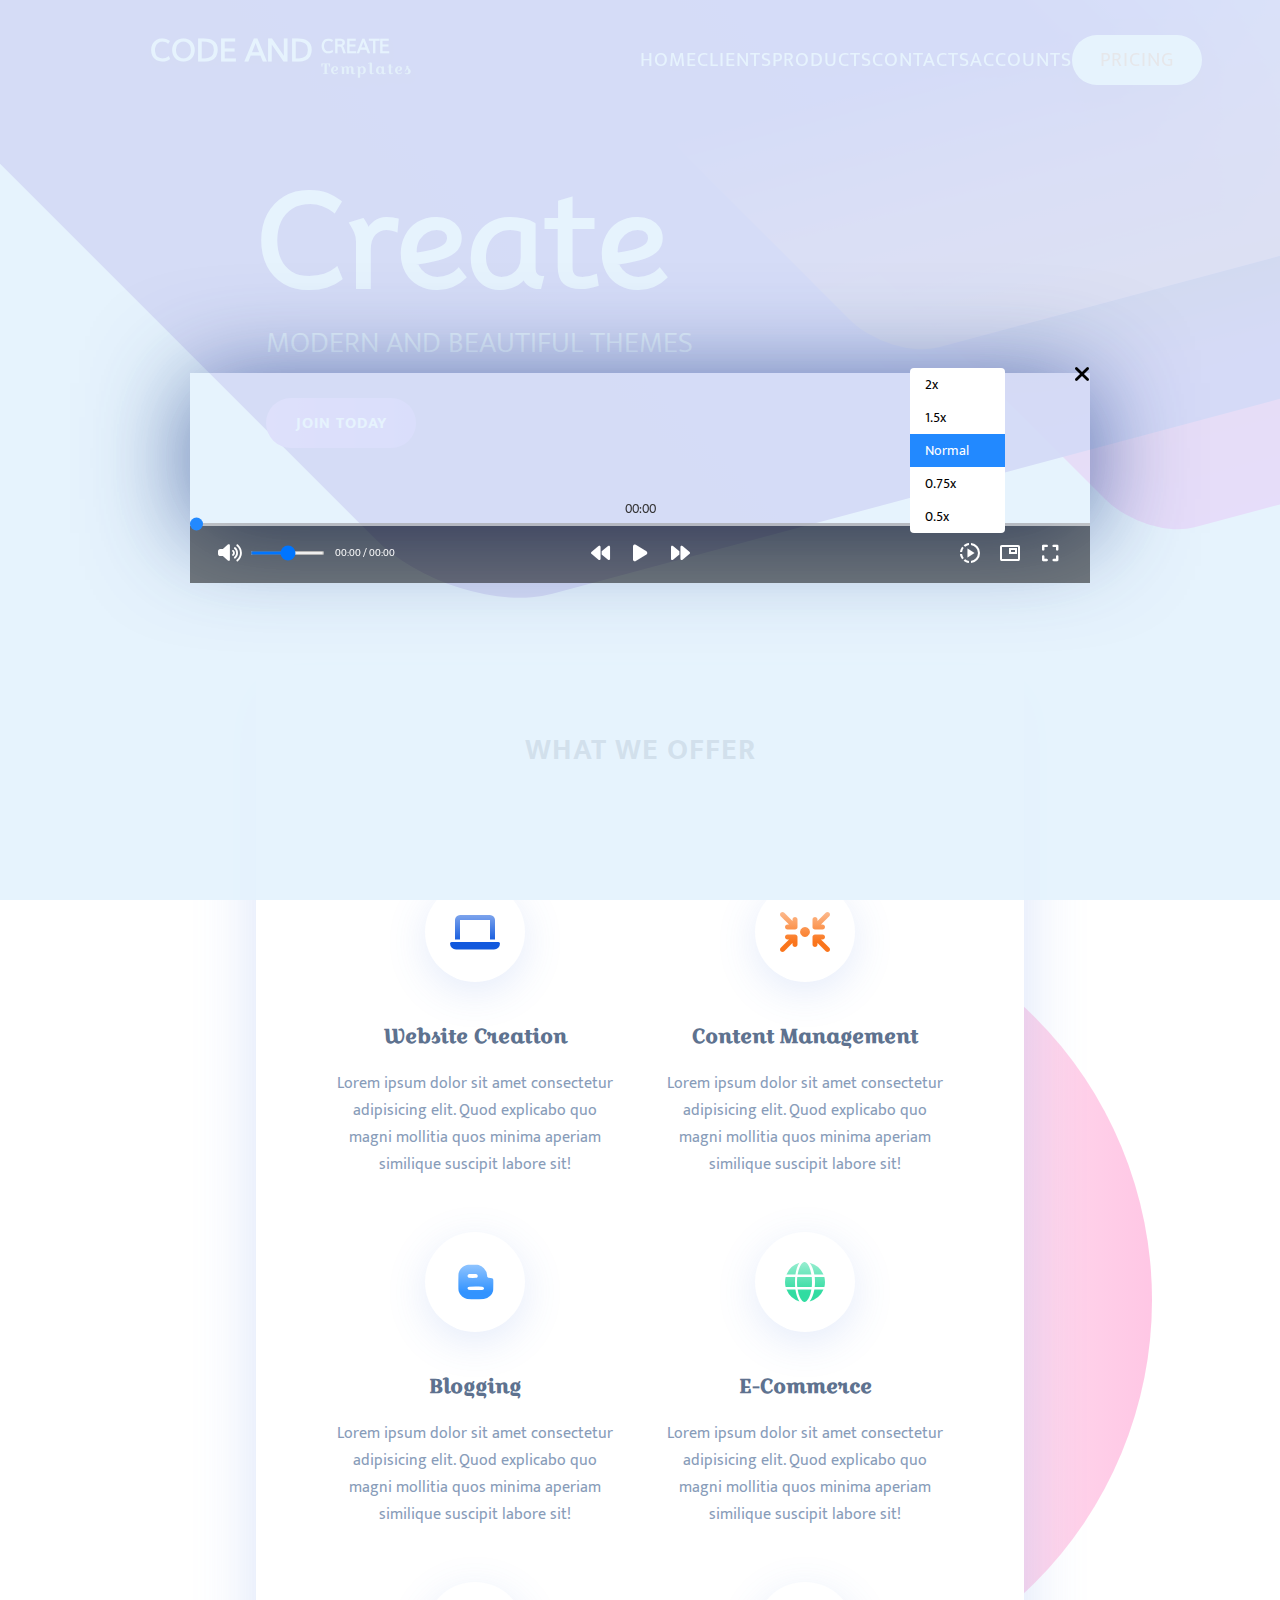
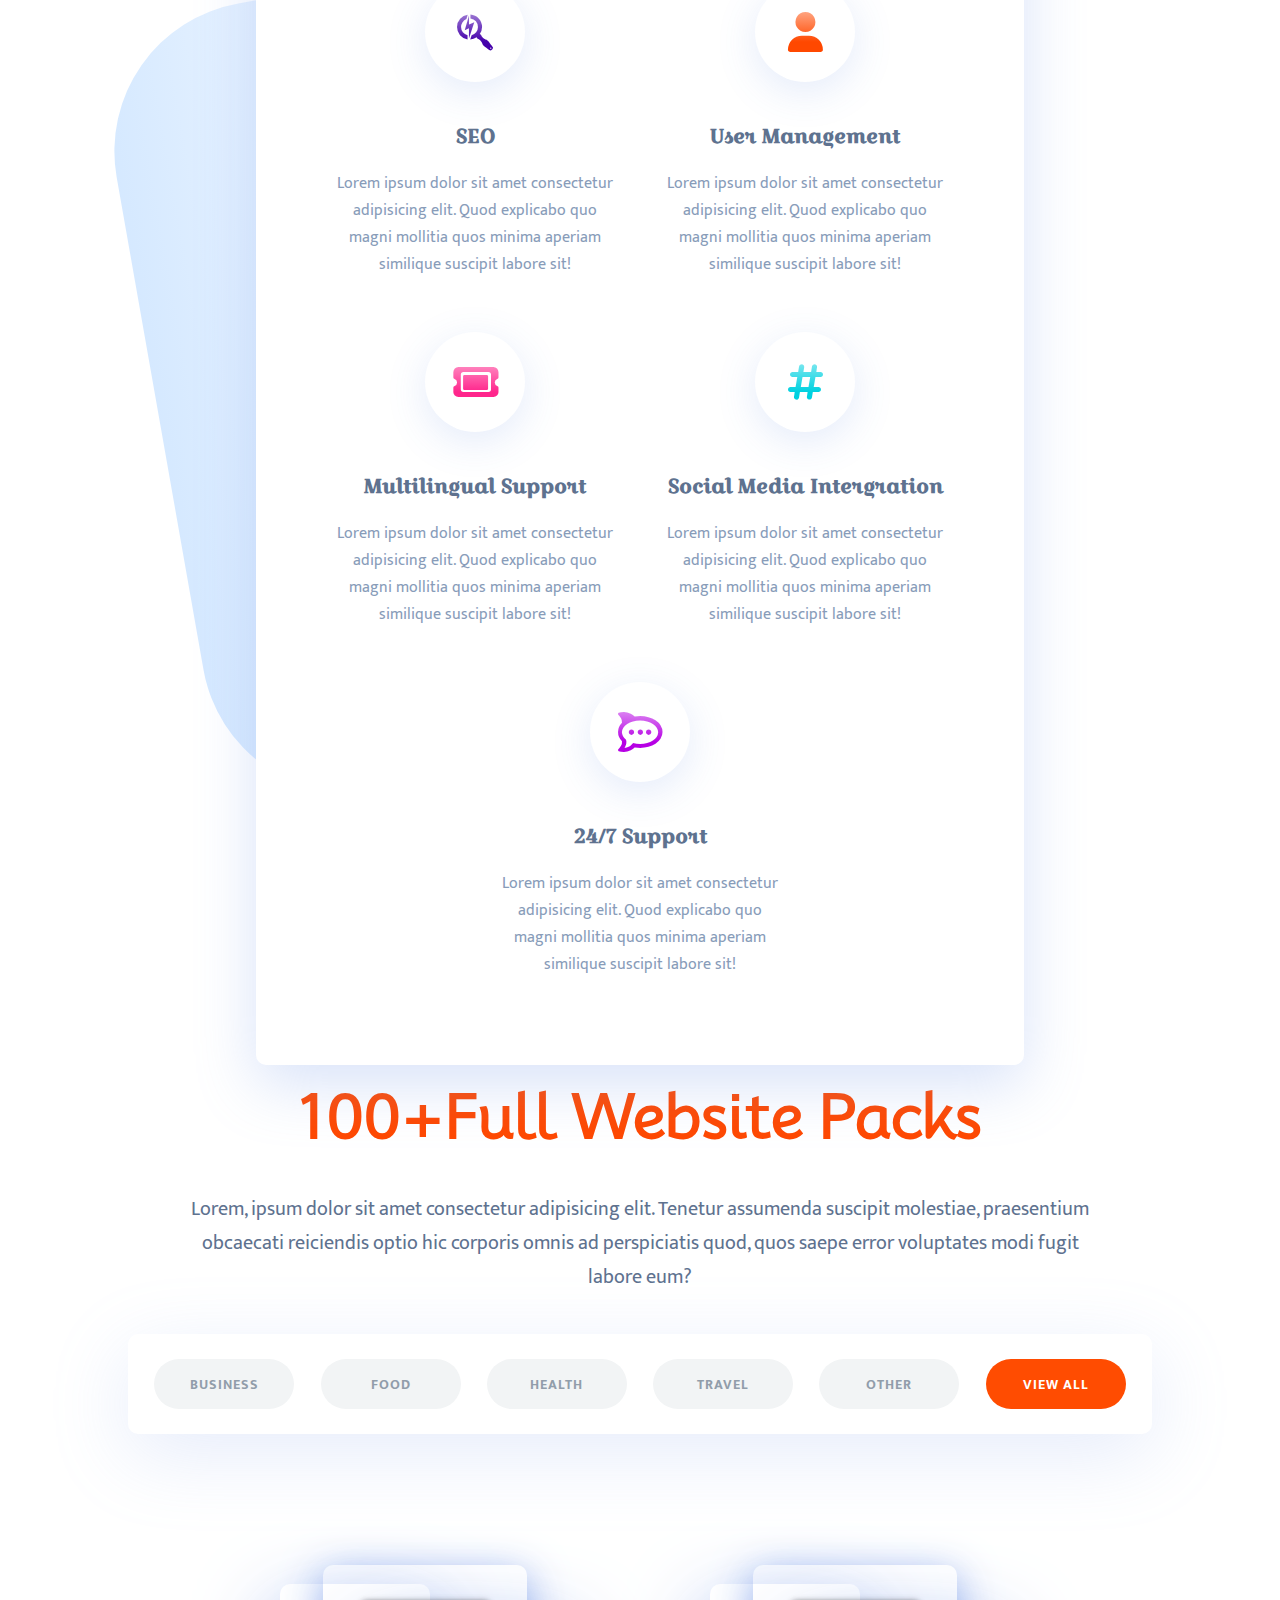
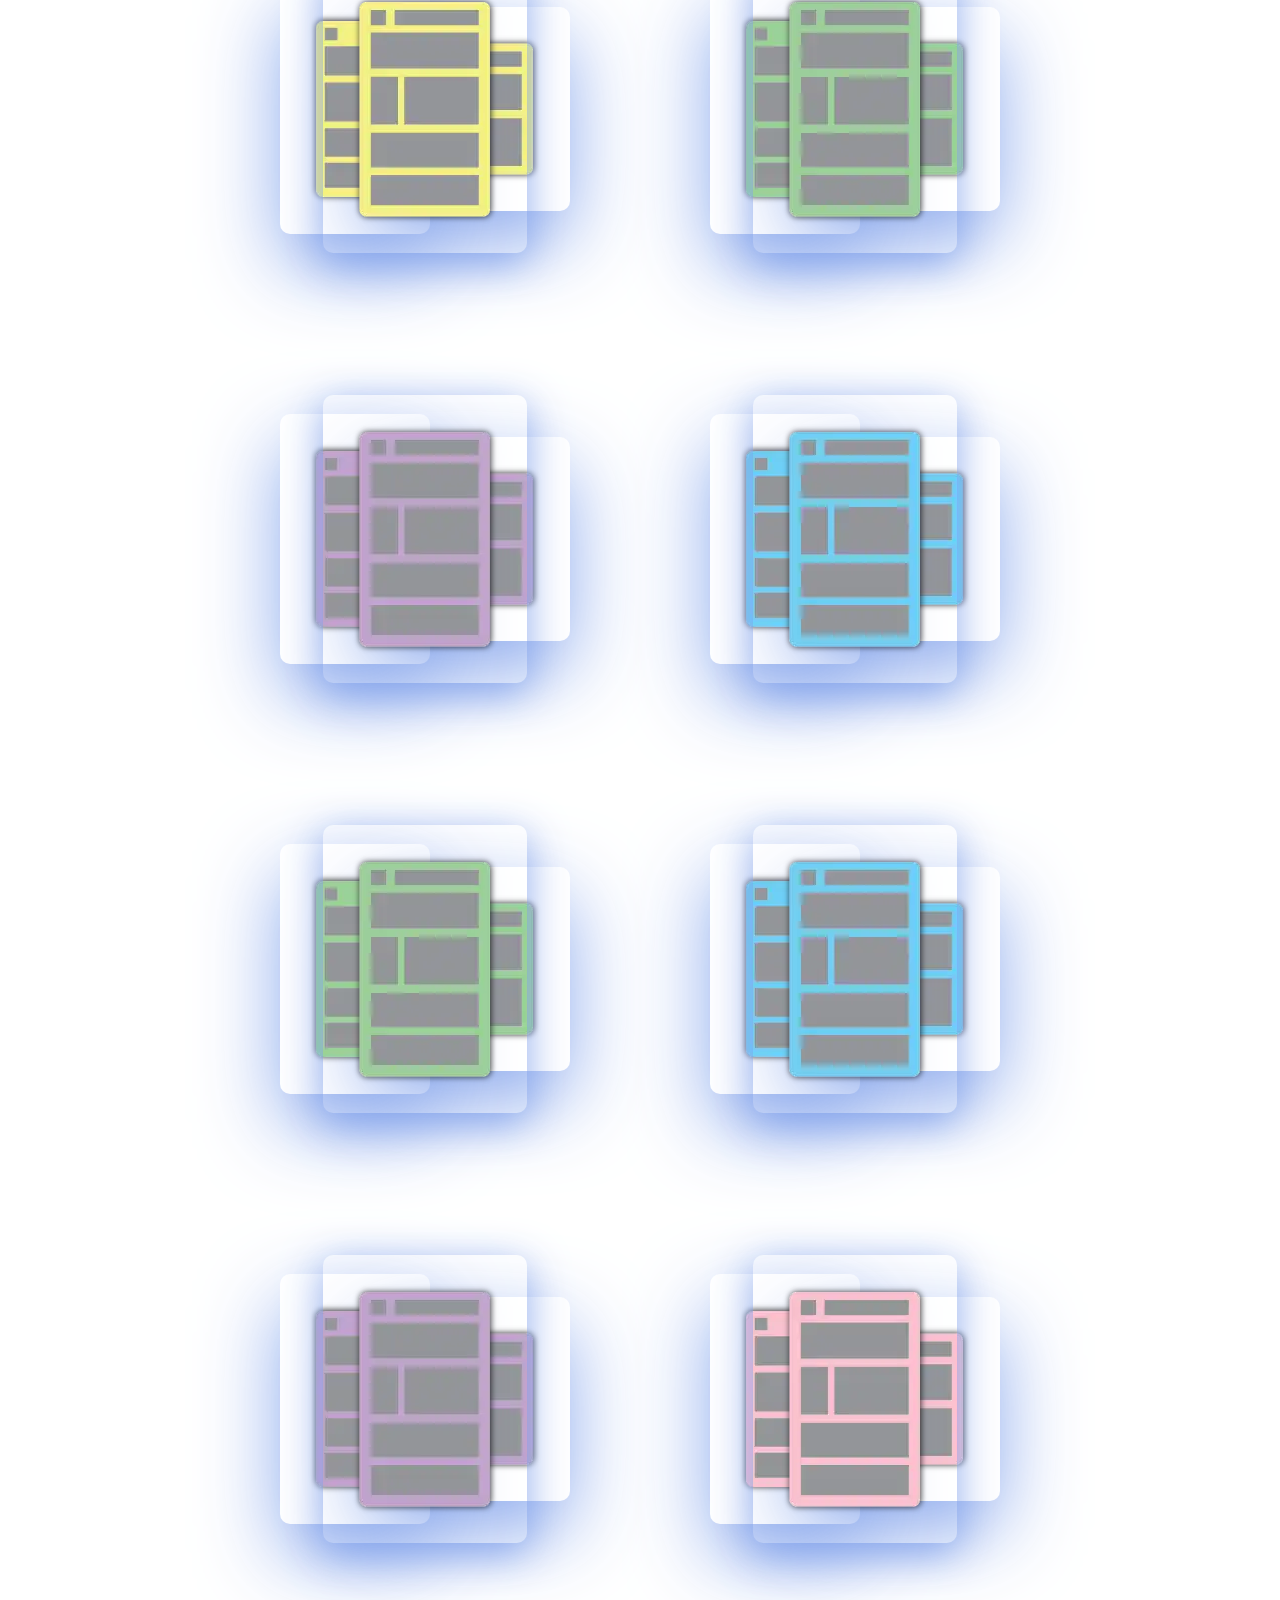
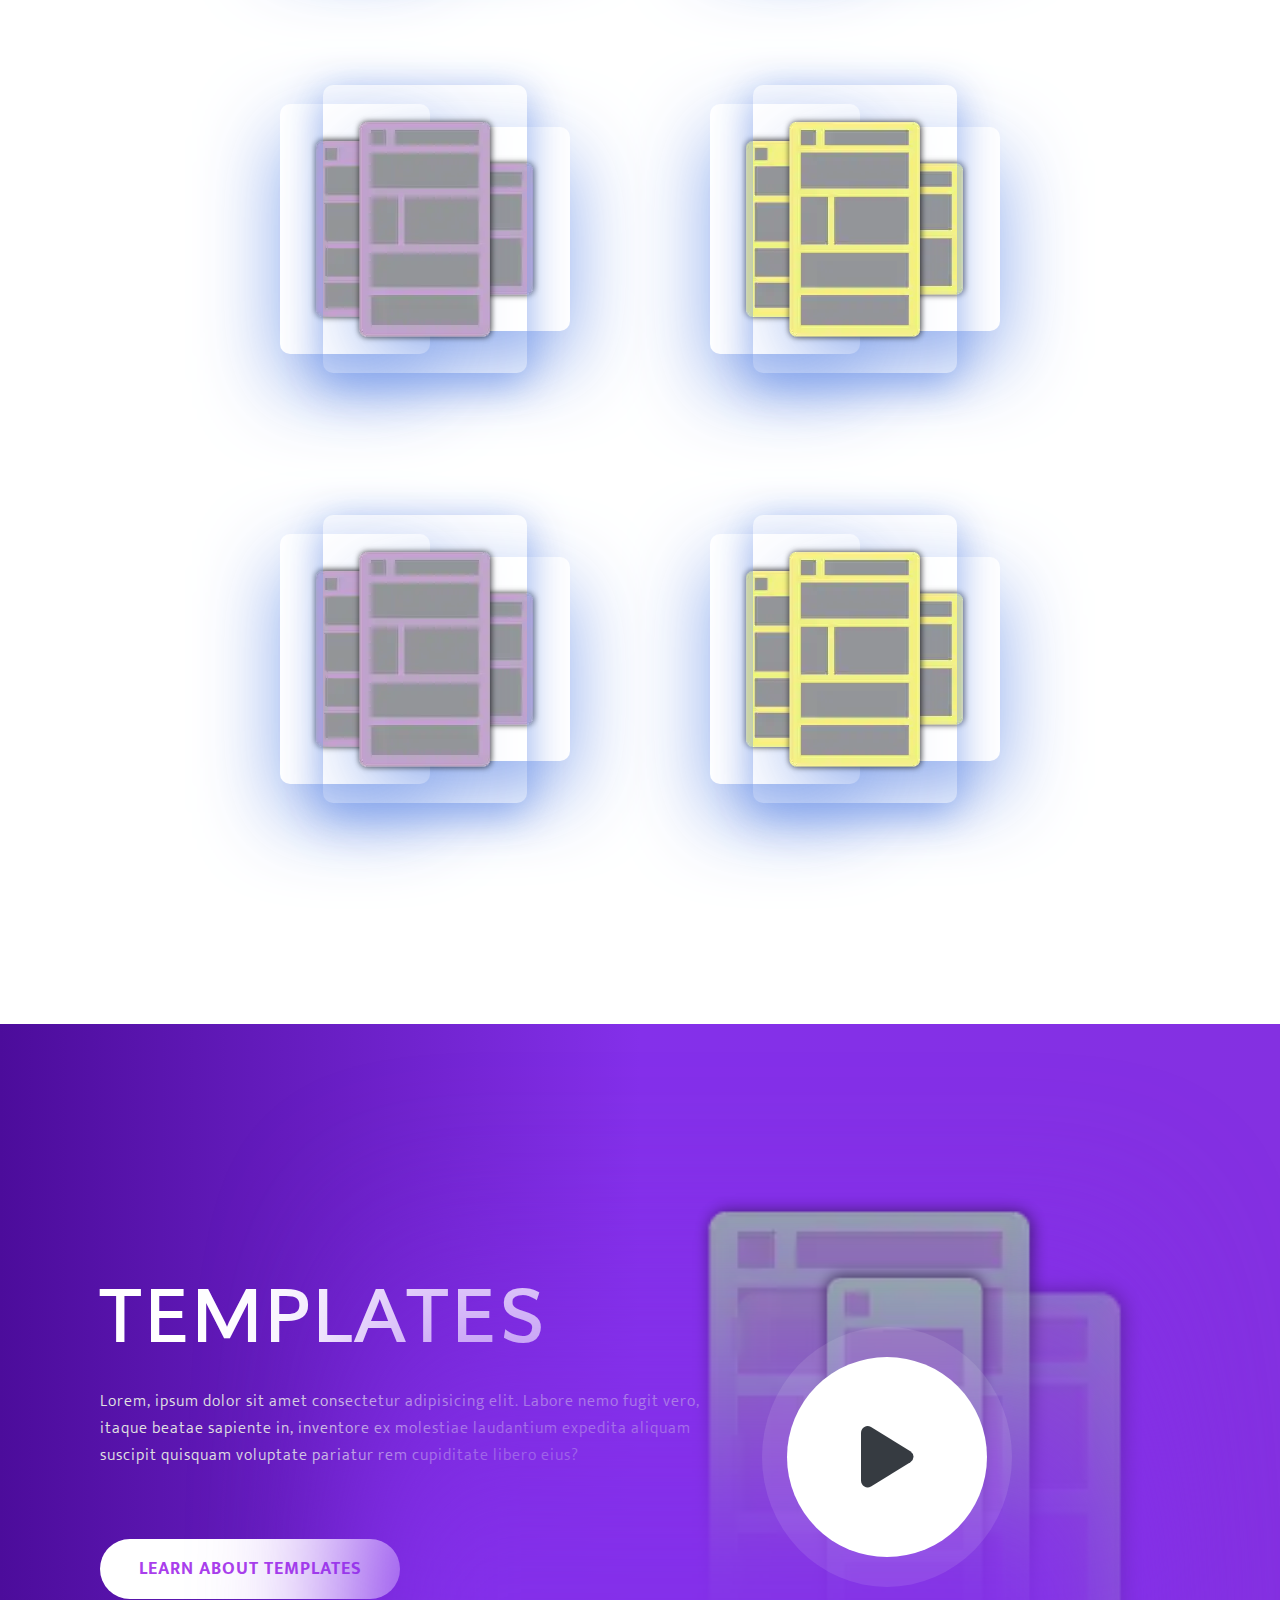
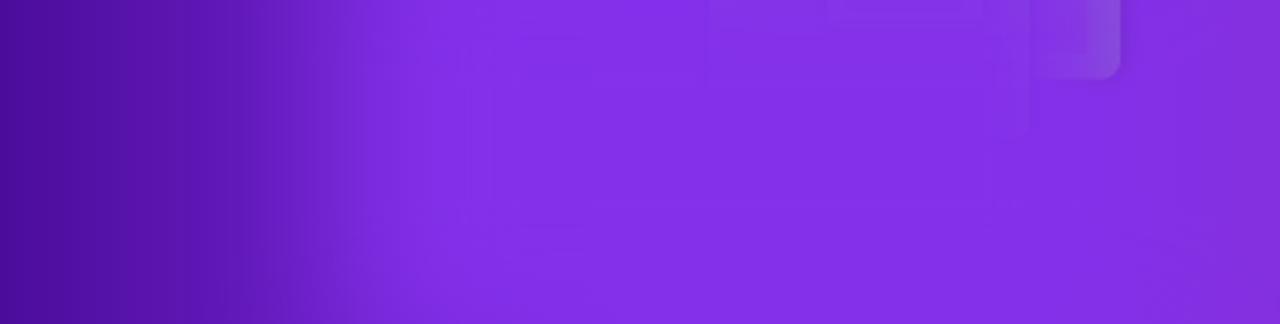
==== commit 588774fb: "Trying to fix my skip backward on the video." ====
--- a/responsiveWeb/html/index.html
+++ b/responsiveWeb/html/index.html
@@ -497,13 +497,13 @@
                             </div>
                             </div>
                             <div class="options center">
-                                <button class="skep-backward">
+                                <button class="skip-backward">
                                     <i class="fas fa-backward"></i>
                                 </button>    
                                 <button class="play-pause">
                                     <i class="fas fa-play"></i>
                                 </button>
-                                <button class="skep-forward">
+                                <button class="skip-forward">
                                     <i class="fas fa-forward"></i>
                                 </button>
                             </div>
--- a/responsiveWeb/css/style.css
+++ b/responsiveWeb/css/style.css
@@ -1172,7 +1172,7 @@
 .video-timeline {
     position: absolute;
     width: 100%;
-    height: 7rem;   
+    height: 0.7rem;   
     cursor: pointer;
 }
 
@@ -1192,7 +1192,7 @@
 }
 
 .progress-bar{
-    width: 50%;
+    width: 0%;
     height: 100%;
     background-color: #2289ff;
     position: relative;
@@ -1206,7 +1206,7 @@
     background-color: #2289ff;
     position: absolute;
     top: 50%;
-    right: 0;
+    right: -1.3rem;
     transform: translateY(-50%);
 }
 
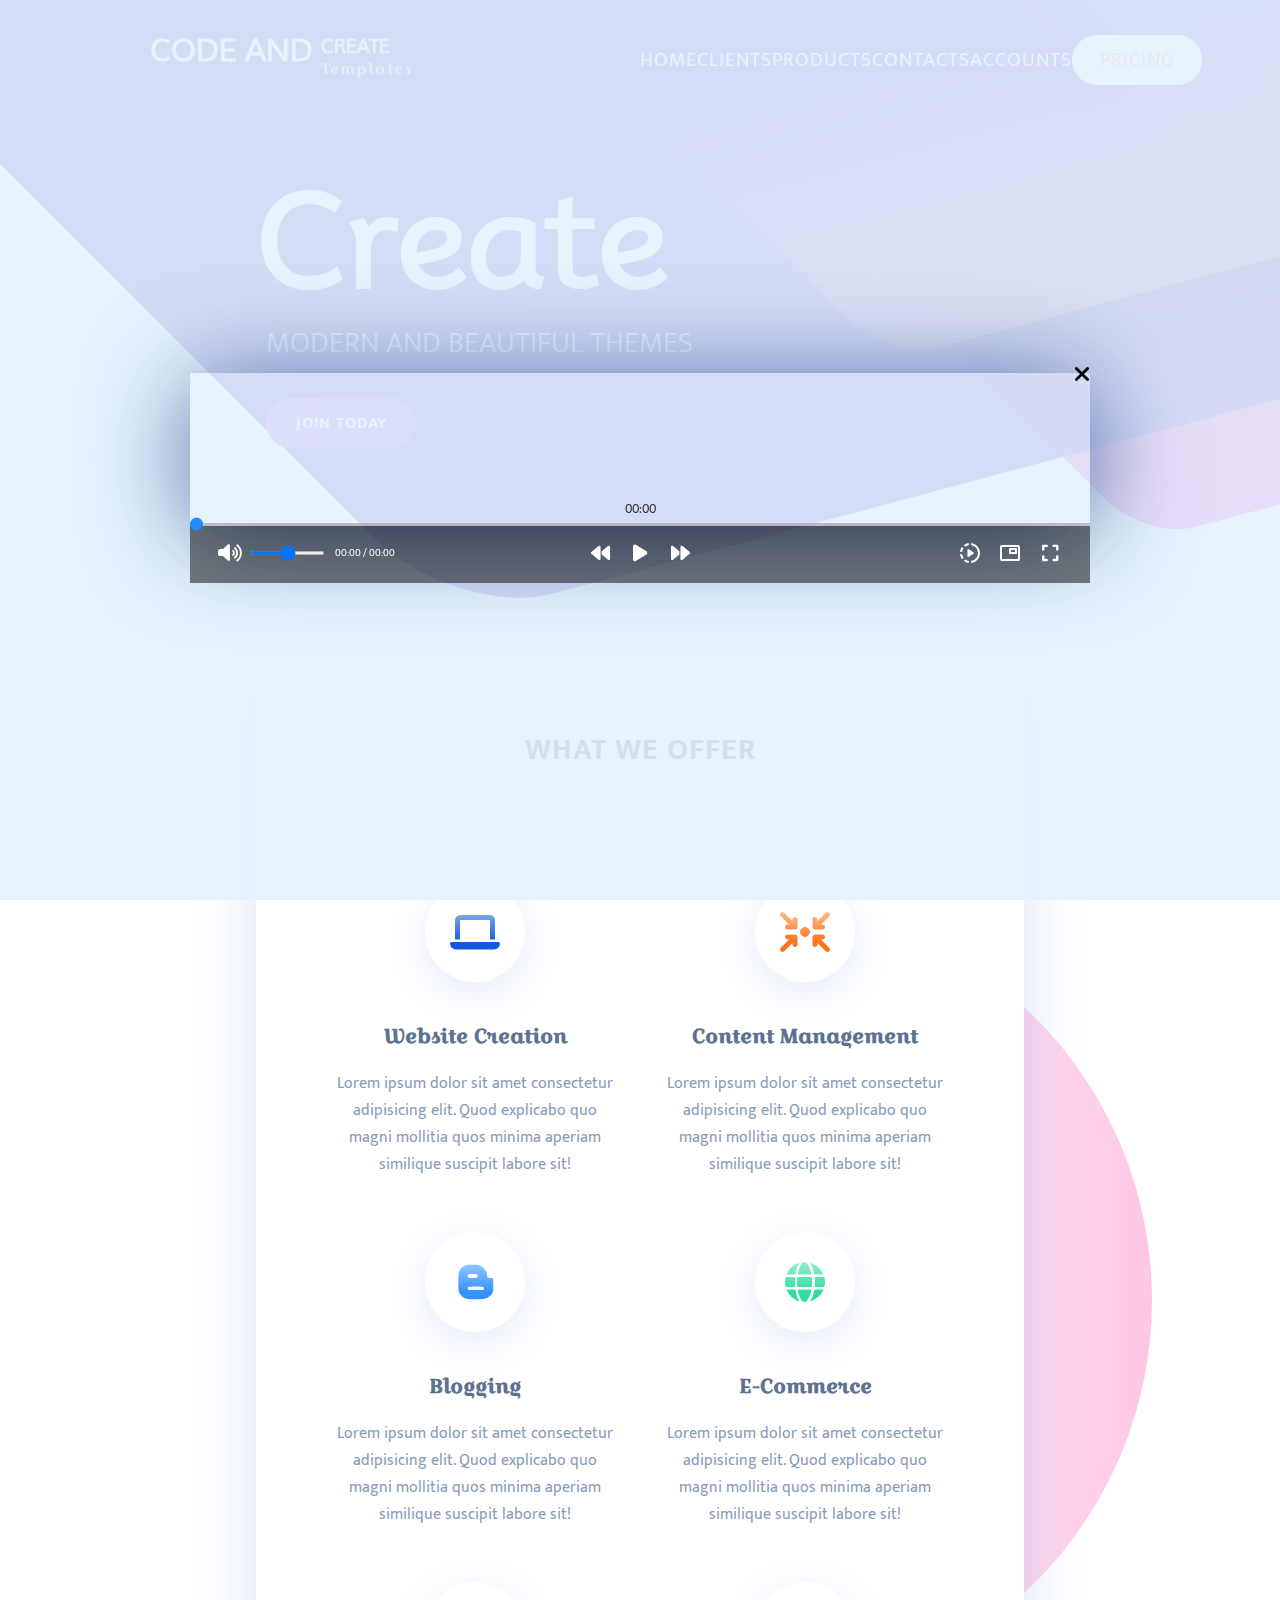
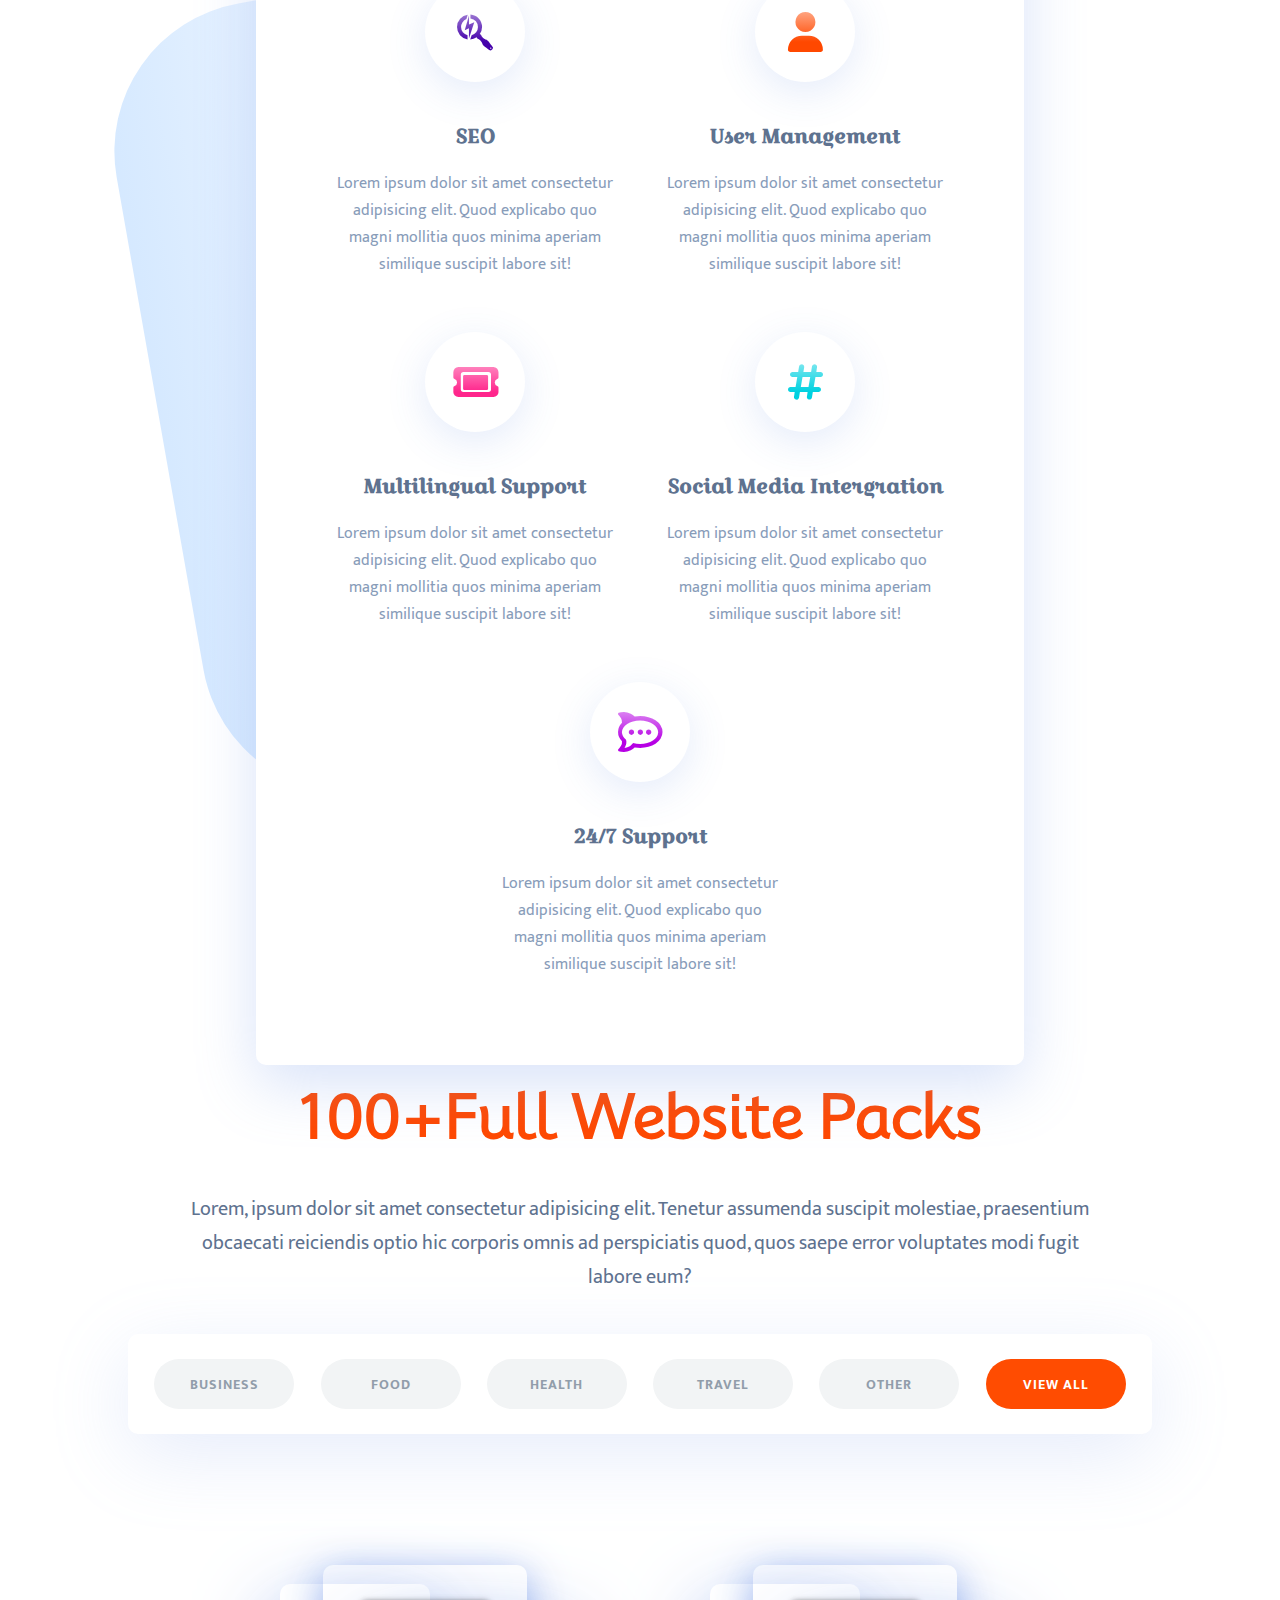
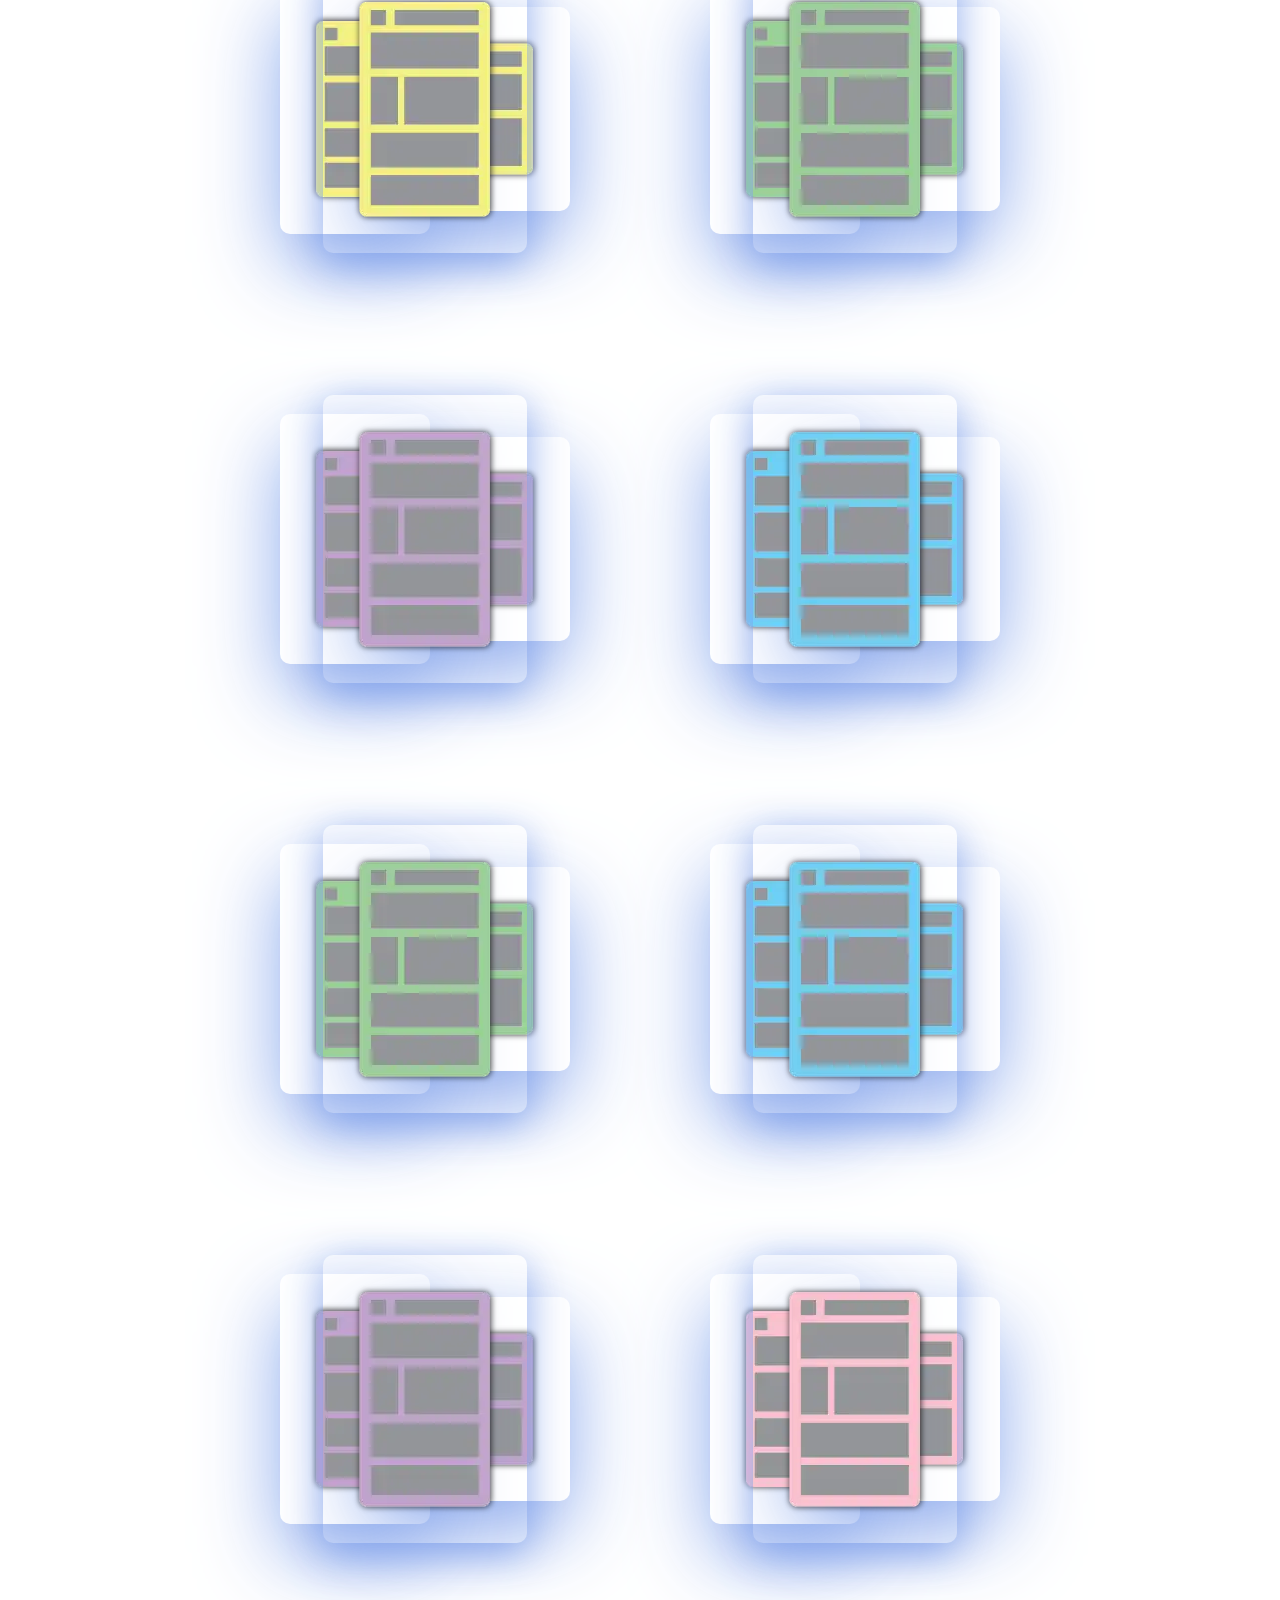
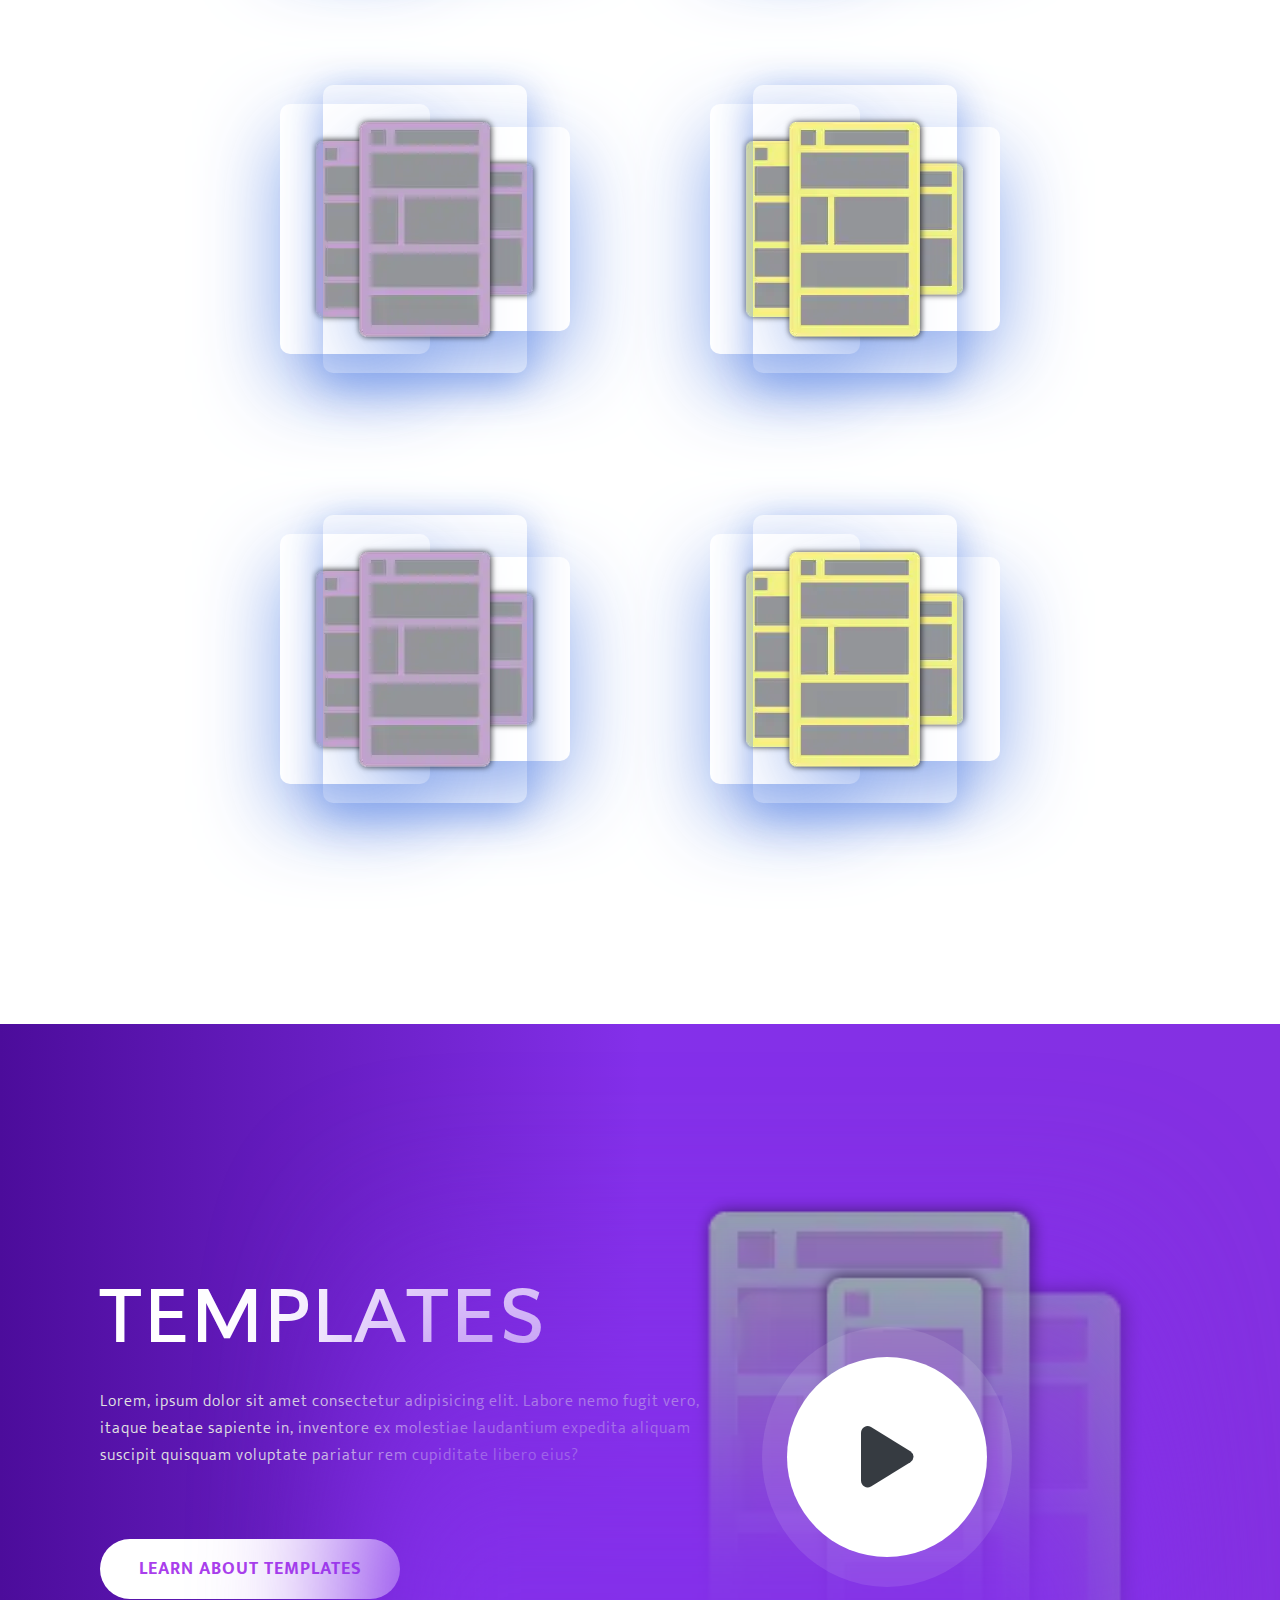
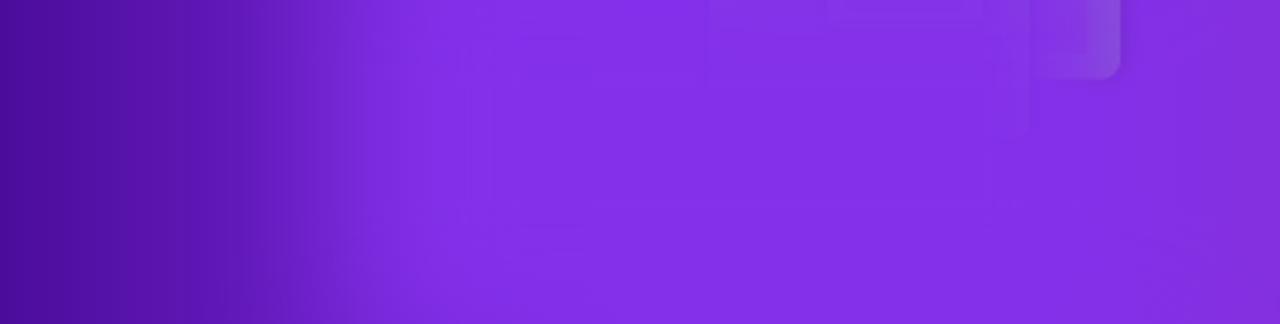
==== commit 9816dcad: "Video.js for bottom nav on full screen and pic in pic" ====
--- a/responsiveWeb/html/index.html
+++ b/responsiveWeb/html/index.html
@@ -11,7 +11,7 @@
     <link rel="preconnect" href="https://fonts.googleapis.com">
     <link rel="preconnect" href="https://fonts.gstatic.com" crossorigin>
     <link href="https://fonts.googleapis.com/css2?family=Croissant+One&family=Mooli&family=Mukta:wght@200;300;400;500;600;700;800&display=swap" rel="stylesheet">
-    <link rel="stylesheet" href="https://fonts.googleapis.com/css2?family=Material+Symbols+Outlined:opsz,wght,FILL,GRAD@24,400,0,0" />
+    <link rel="stylesheet" href="https://fonts.googleapis.com/css2?family=Material+Symbols+Rounded:opsz,wght,FILL,GRAD@24,400,0,0" />
 </head>
 <body>
     <!--Container-->
@@ -510,7 +510,7 @@
                             <div class="options right">
                                 <div class="playback-content">
                                     <button class="playback-speed">
-                                        <span class="material-symbols-outlined">slow_motion_video</span>
+                                        <span class="material-symbols-rounded">slow_motion_video</span>
                                     </button>
                                     <div class="speed-options">
                                         <div data-speed="2">2x</div>
@@ -521,7 +521,7 @@
                                     </div>
                                 </div>
                                 <button class="pic-in-pic">
-                                    <span class="material-symbols-outlined">picture_in_picture</span>
+                                    <span class="material-symbols-rounded">picture_in_picture</span>
                                 </button>
                                 <button class="fullscreen">
                                     <i class="fa-solid fa-expand"></i>
--- a/responsiveWeb/css/style.css
+++ b/responsiveWeb/css/style.css
@@ -1274,6 +1274,15 @@
     left: -4rem;
     background-color: #fff;
     border-radius: 0.4rem;
+    opacity: 0;
+    visibility: hidden;
+    transition: opacity 0.15s ease;
+    z-index: 10;
+}
+
+.speed-options.show{
+    opacity: 1;
+    visibility: visible;
 }
 
 .speed-options div {
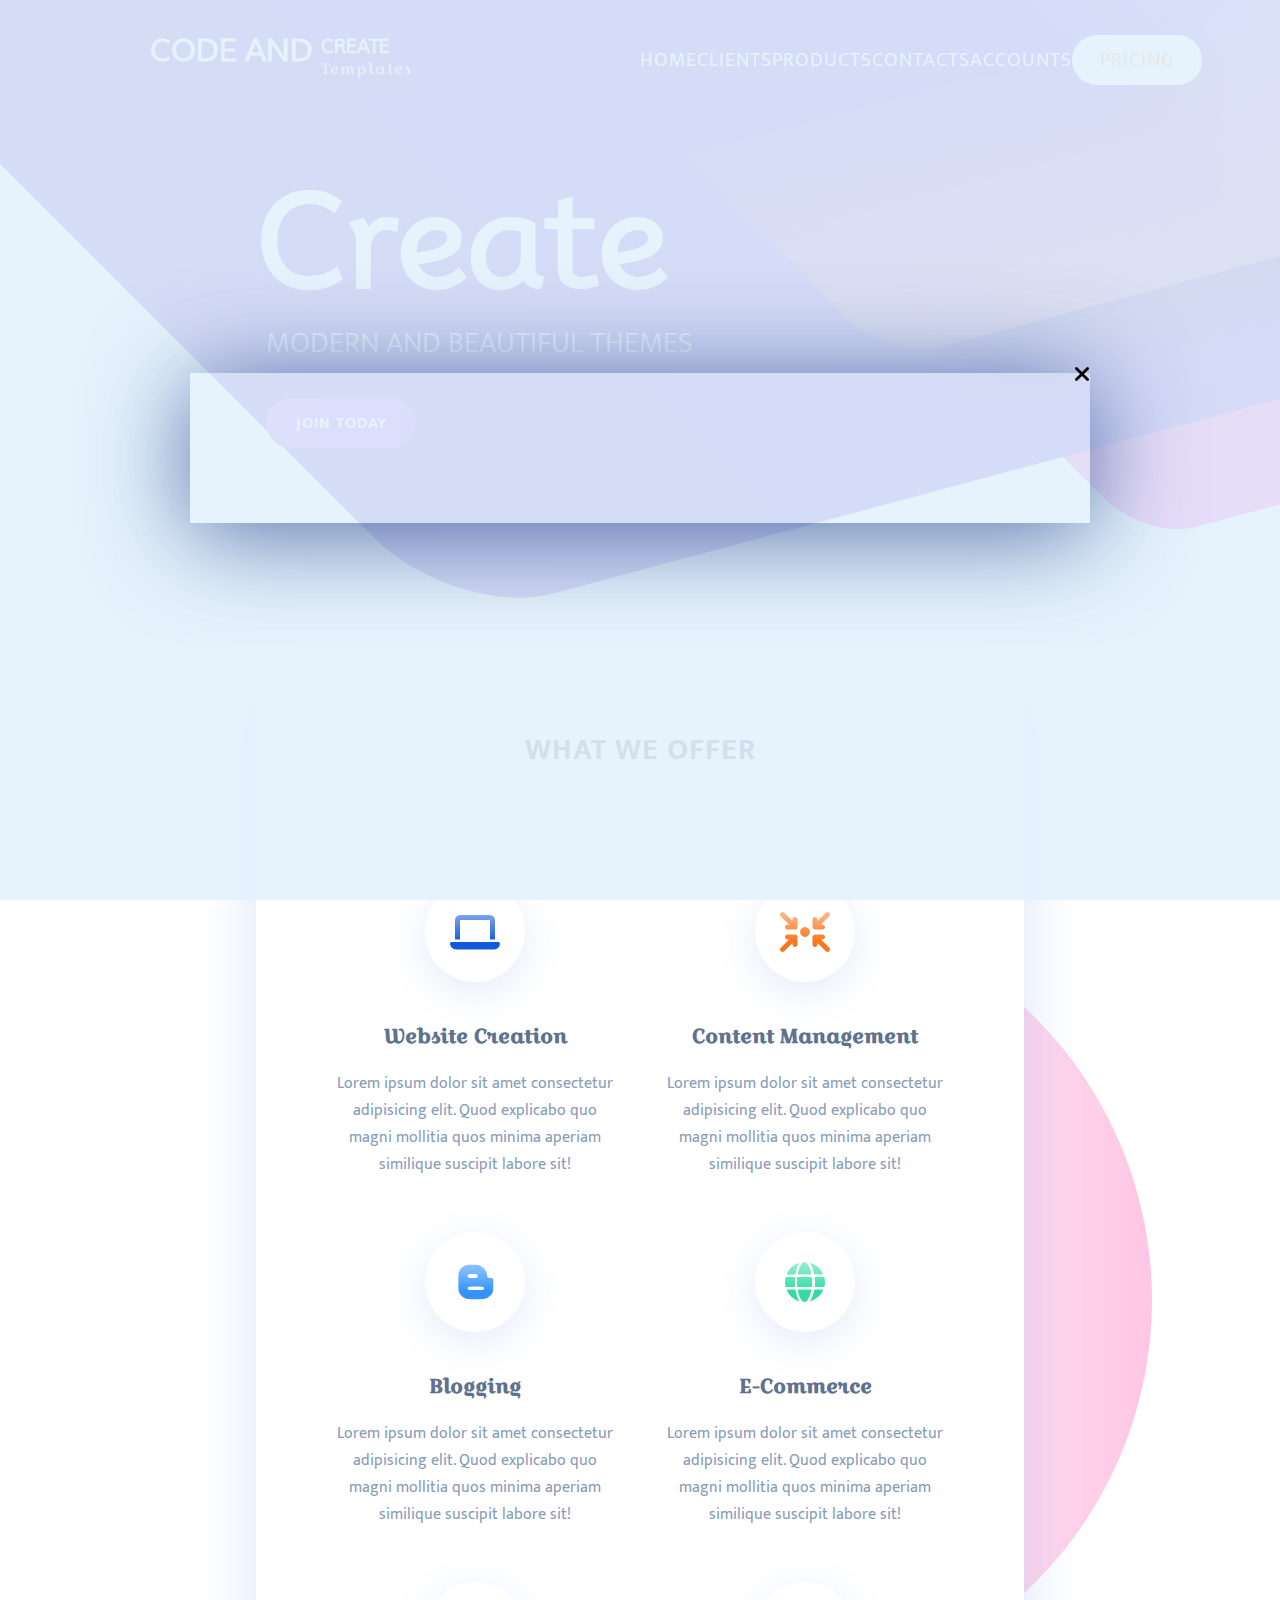
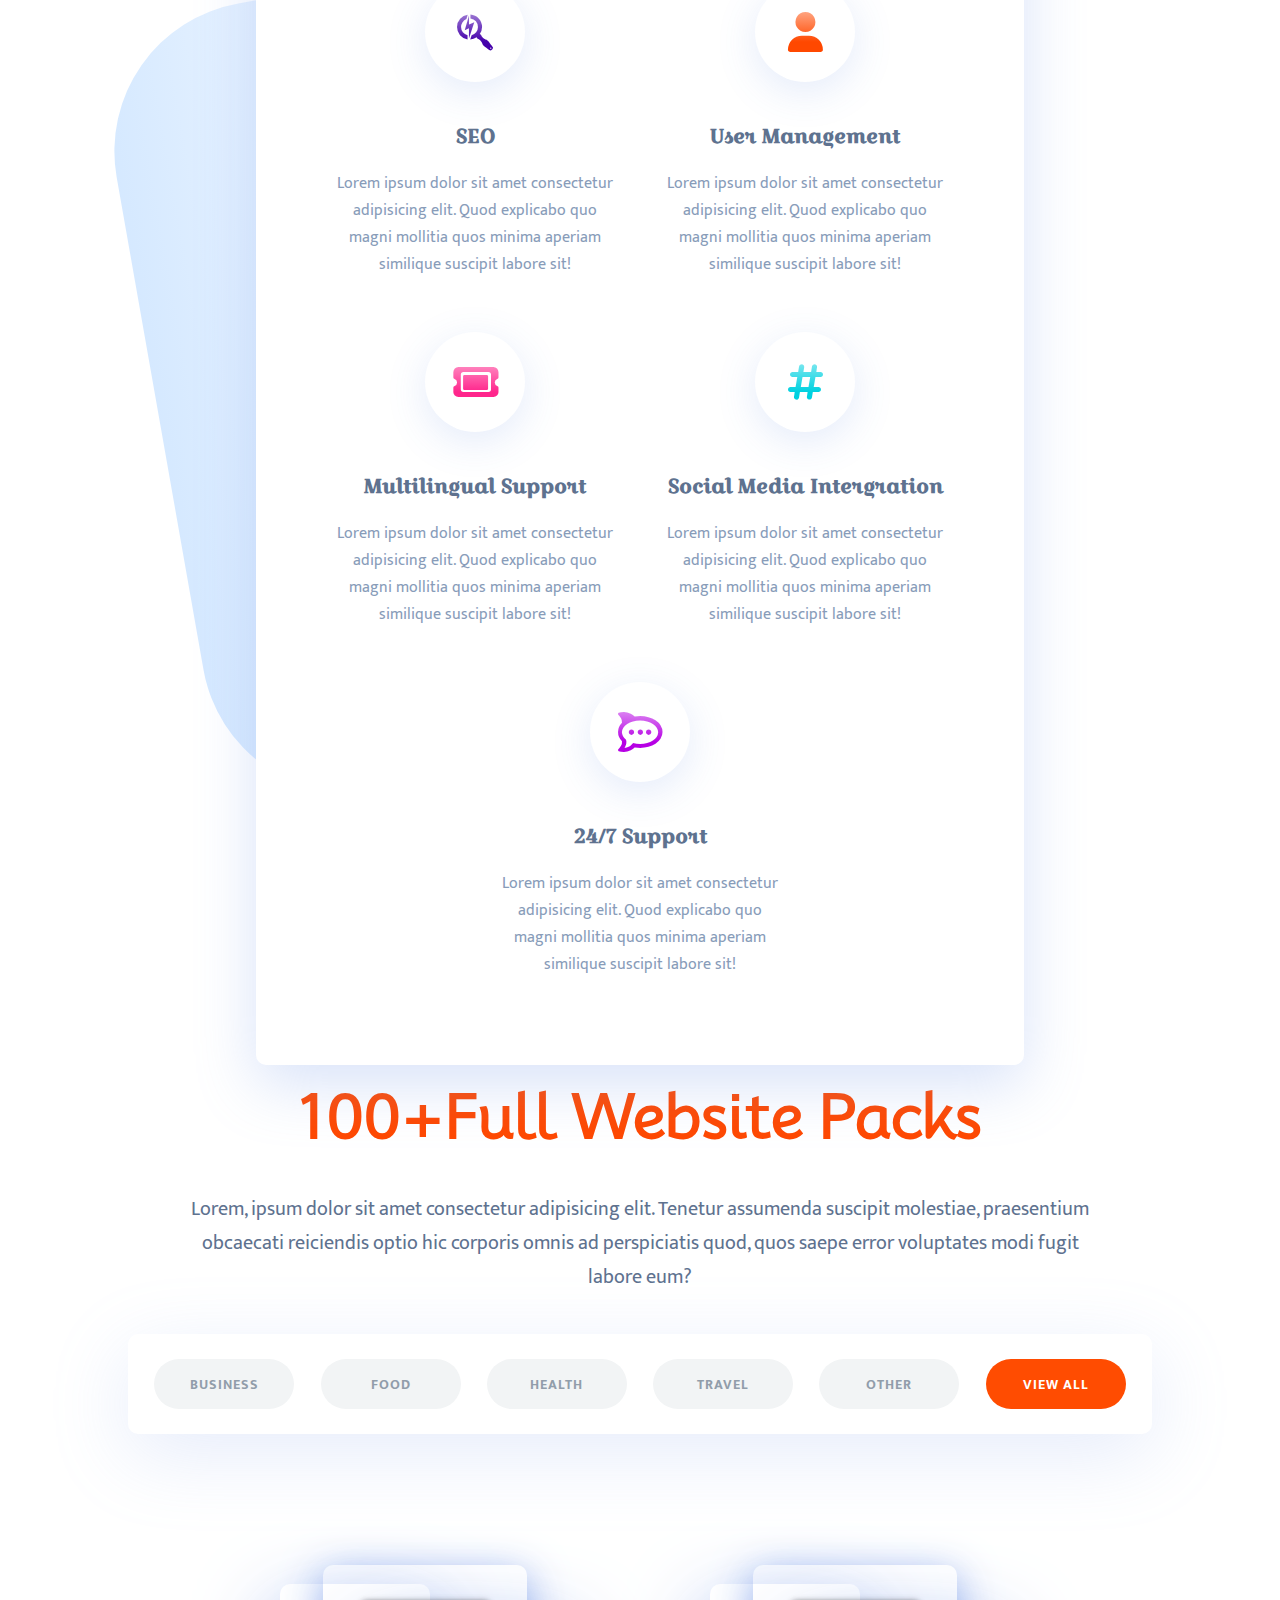
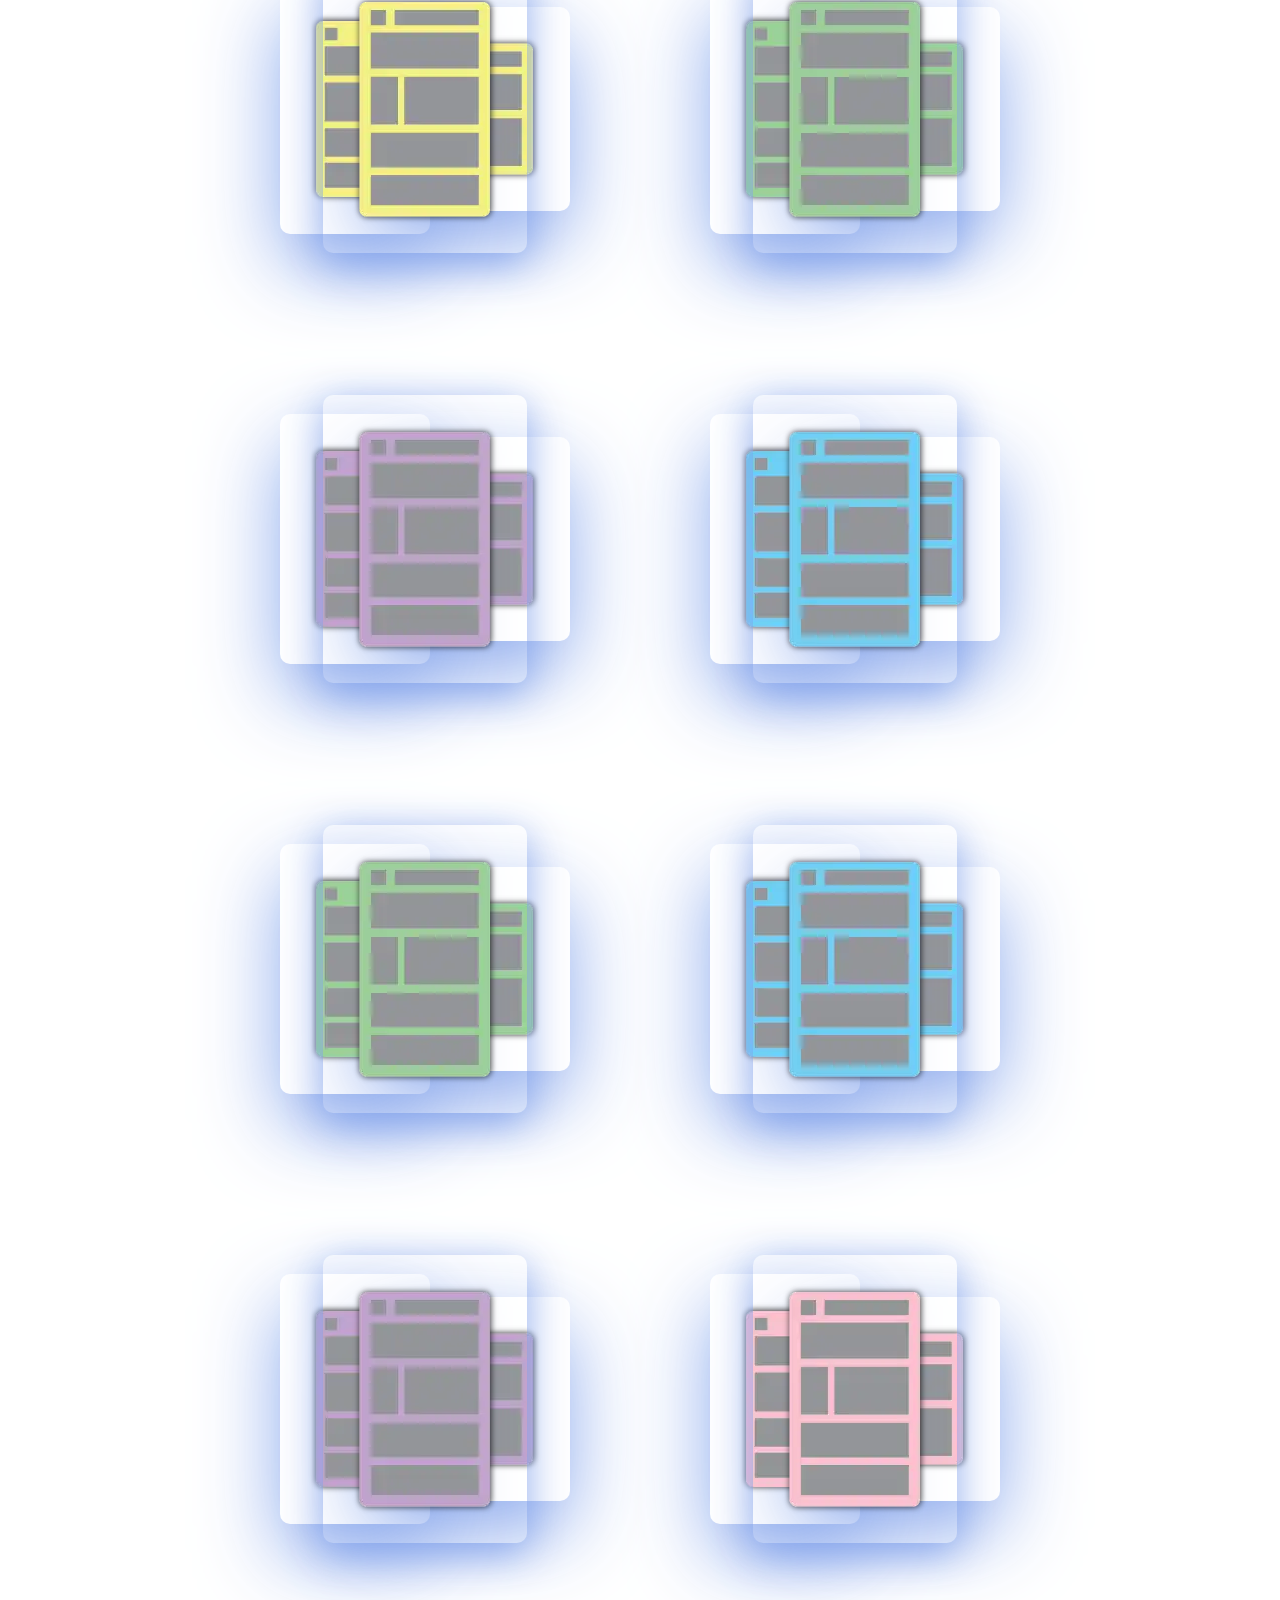
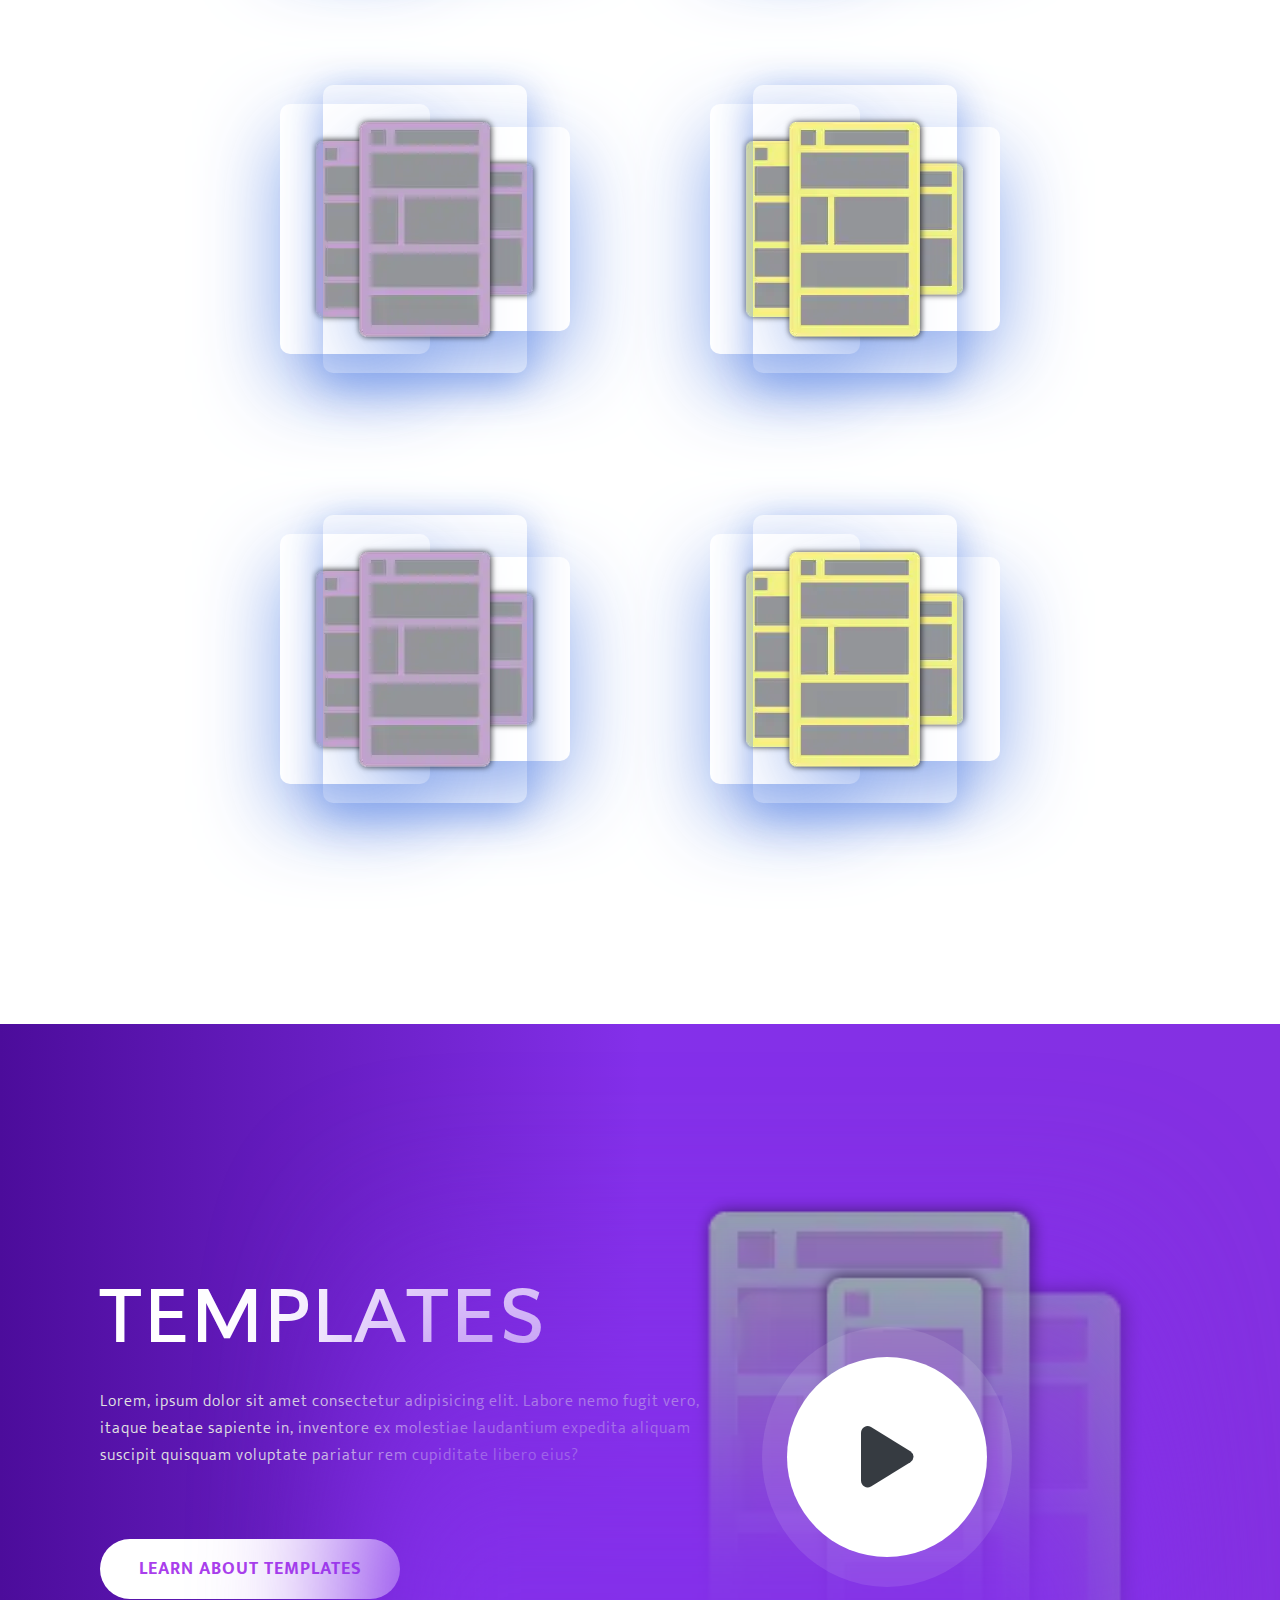
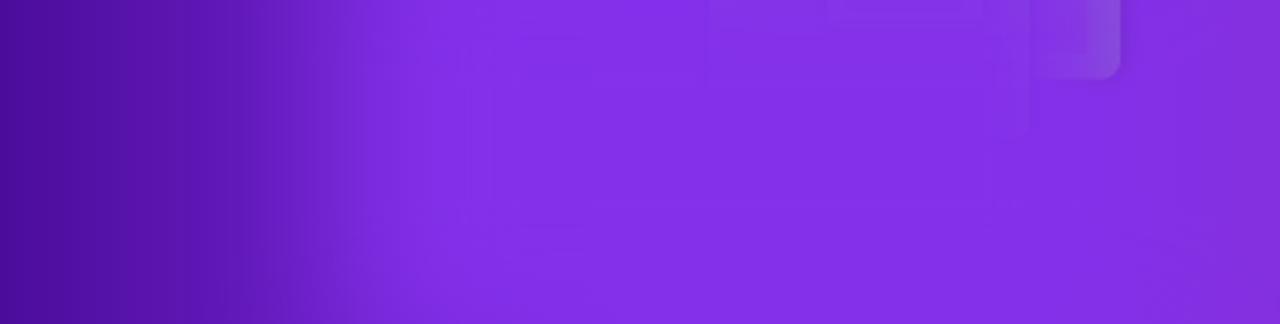
==== commit c4e2f101: "video player need to fix the control buttons." ====
--- a/responsiveWeb/html/index.html
+++ b/responsiveWeb/html/index.html
@@ -472,7 +472,7 @@
             </div>
 
             <!-- video -->
-             <div class="video-container">
+             <div class="video-container show-controls">
                 <div class="video">
                     <div class="x-btn">
                         <i class="fa-solid fa-xmark"></i>
--- a/responsiveWeb/css/style.css
+++ b/responsiveWeb/css/style.css
@@ -1167,6 +1167,15 @@
     position: absolute;
     left: 0;
     bottom: -5.5rem;
+    opacity: 0;
+    visibility: hidden;
+    transition: all .08s ease;
+}
+
+.video-container .show-controls .controls-wrapper {
+    bottom: 0;
+    opacity: 1;
+    visibility: visible;
 }
 
 .video-timeline {
@@ -1187,7 +1196,7 @@
     top: -2.5rem;
     left: 50%;
     transform: translateX(-50%);
-    color: #333;
+    color: #FFF;
     font-size: 1.3rem;
 }
 
@@ -1208,6 +1217,16 @@
     top: 50%;
     right: -1.3rem;
     transform: translateY(-50%);
+}
+
+.progress-area span,
+.progress-bar::before {
+    display: none;
+}
+
+.video-timeline:hover .progress-area span,
+.video-timeline:hover .progress-bar::before {
+    display: block;
 }
 
 .video-controls {
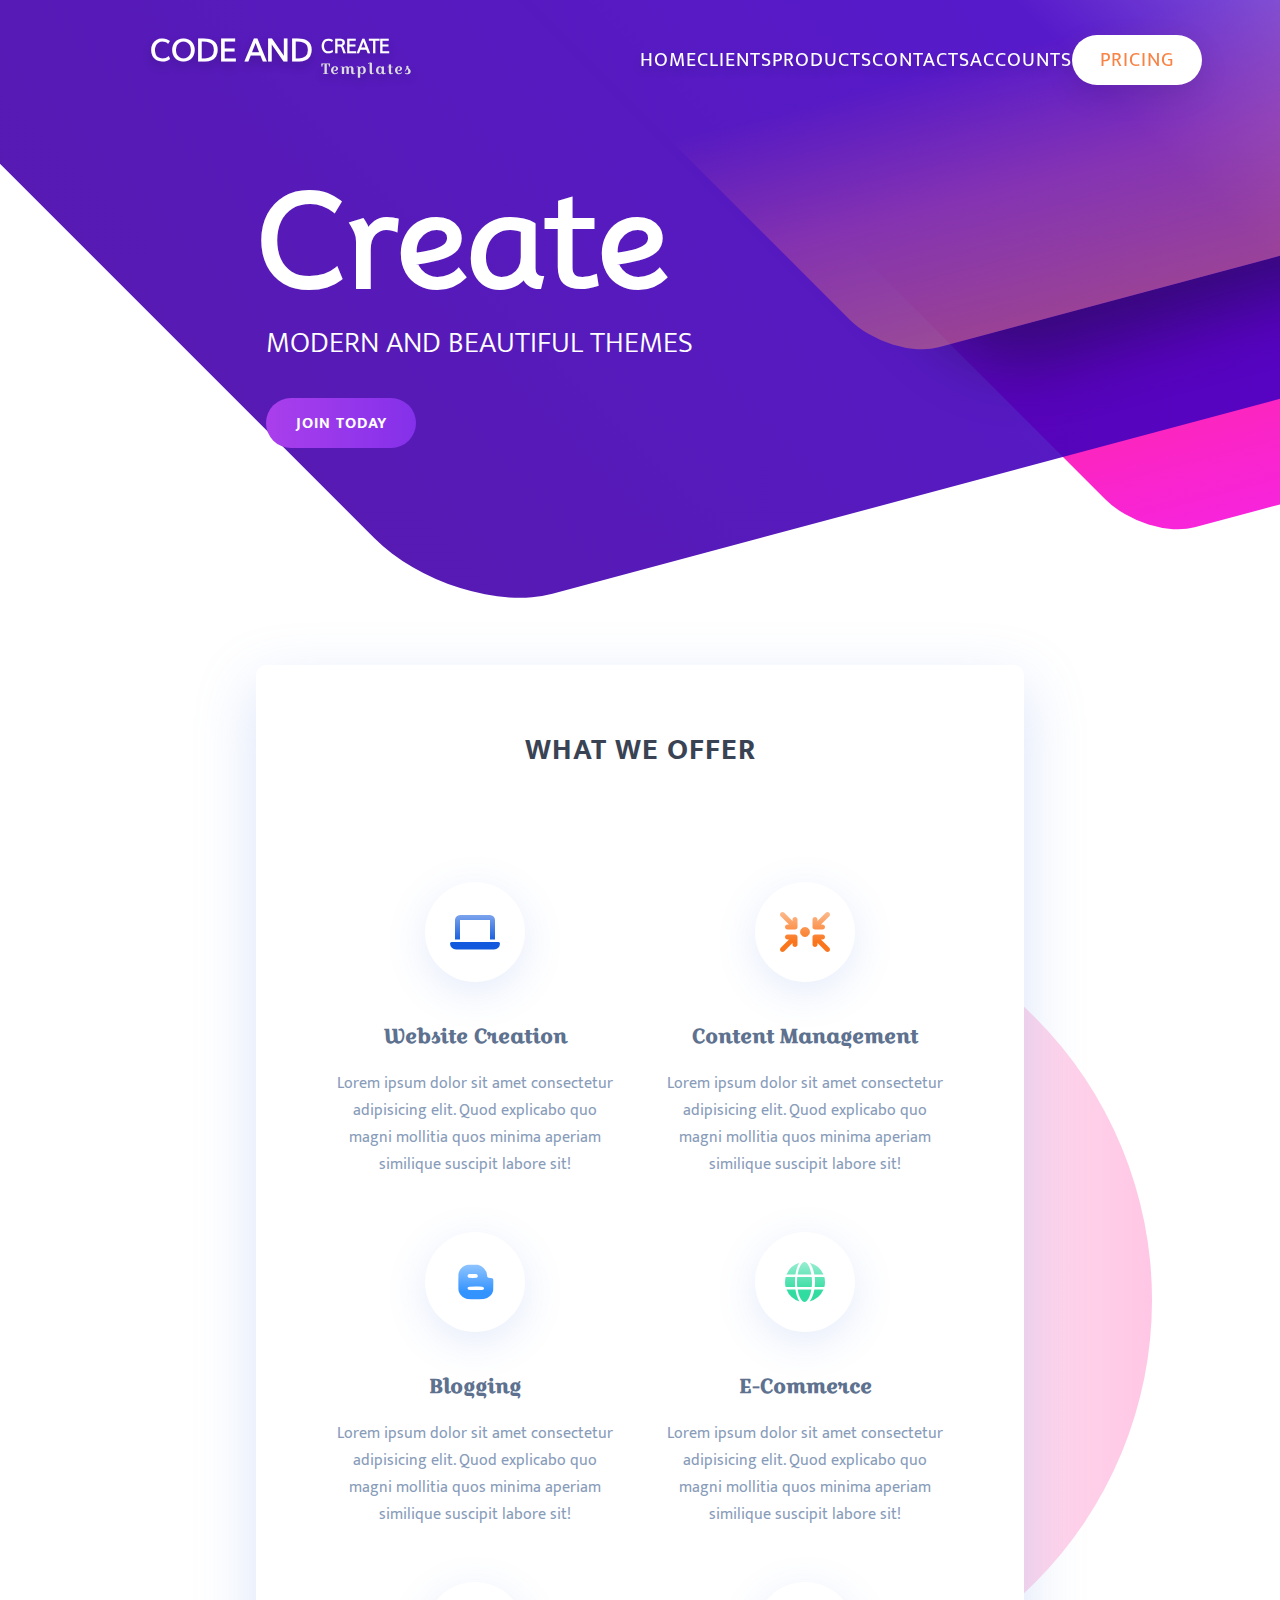
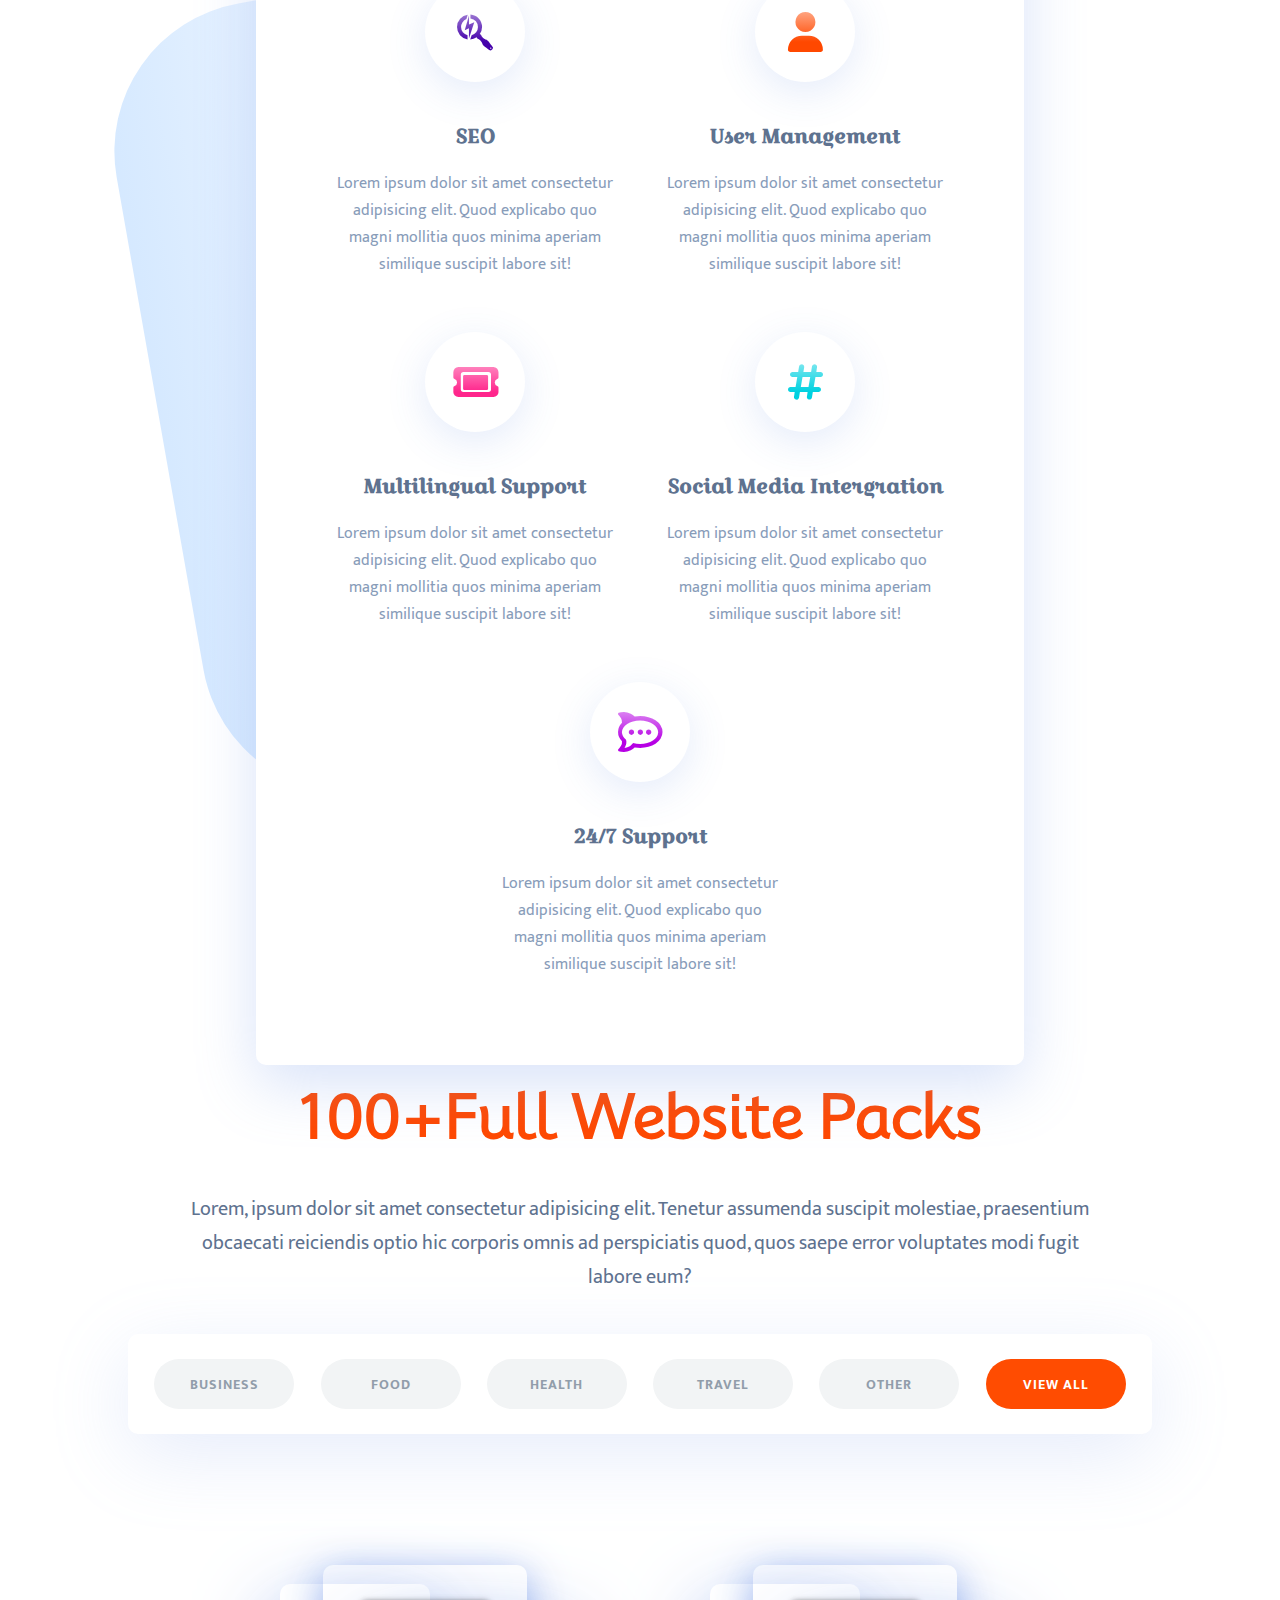
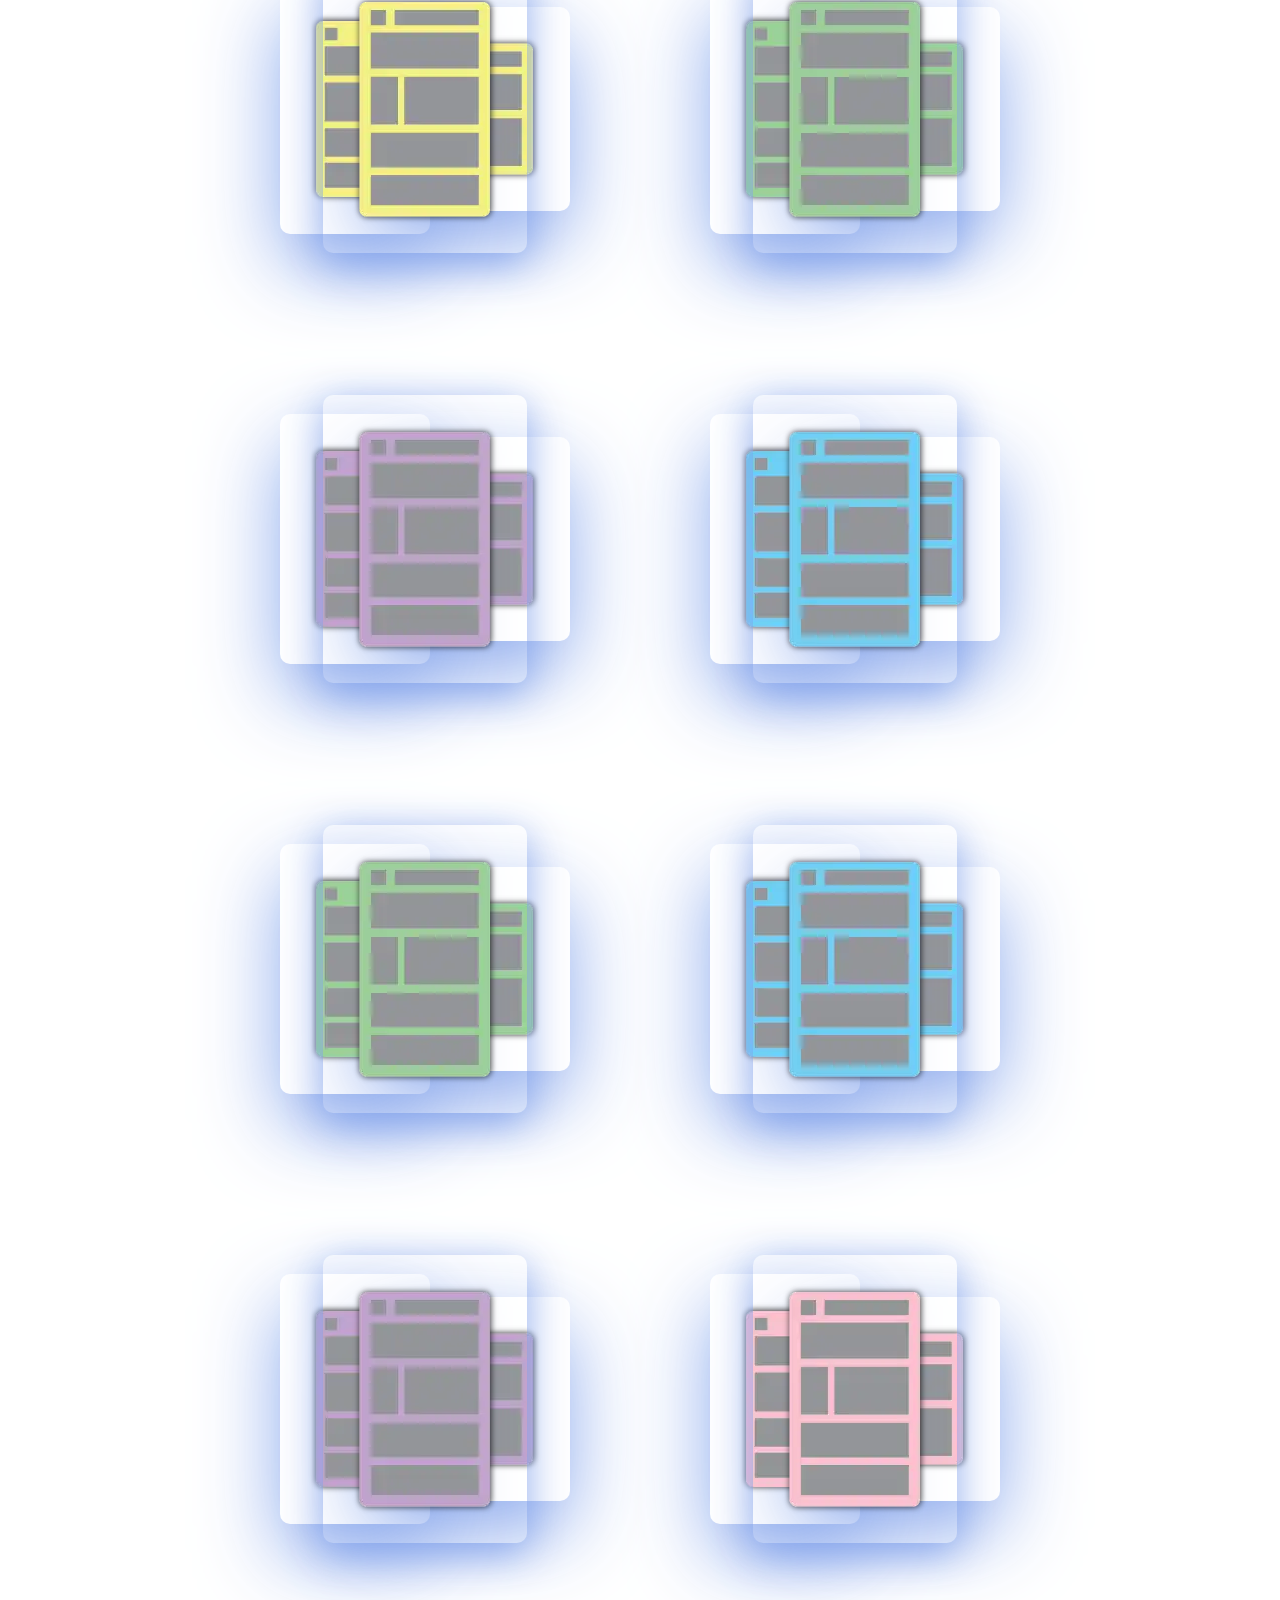
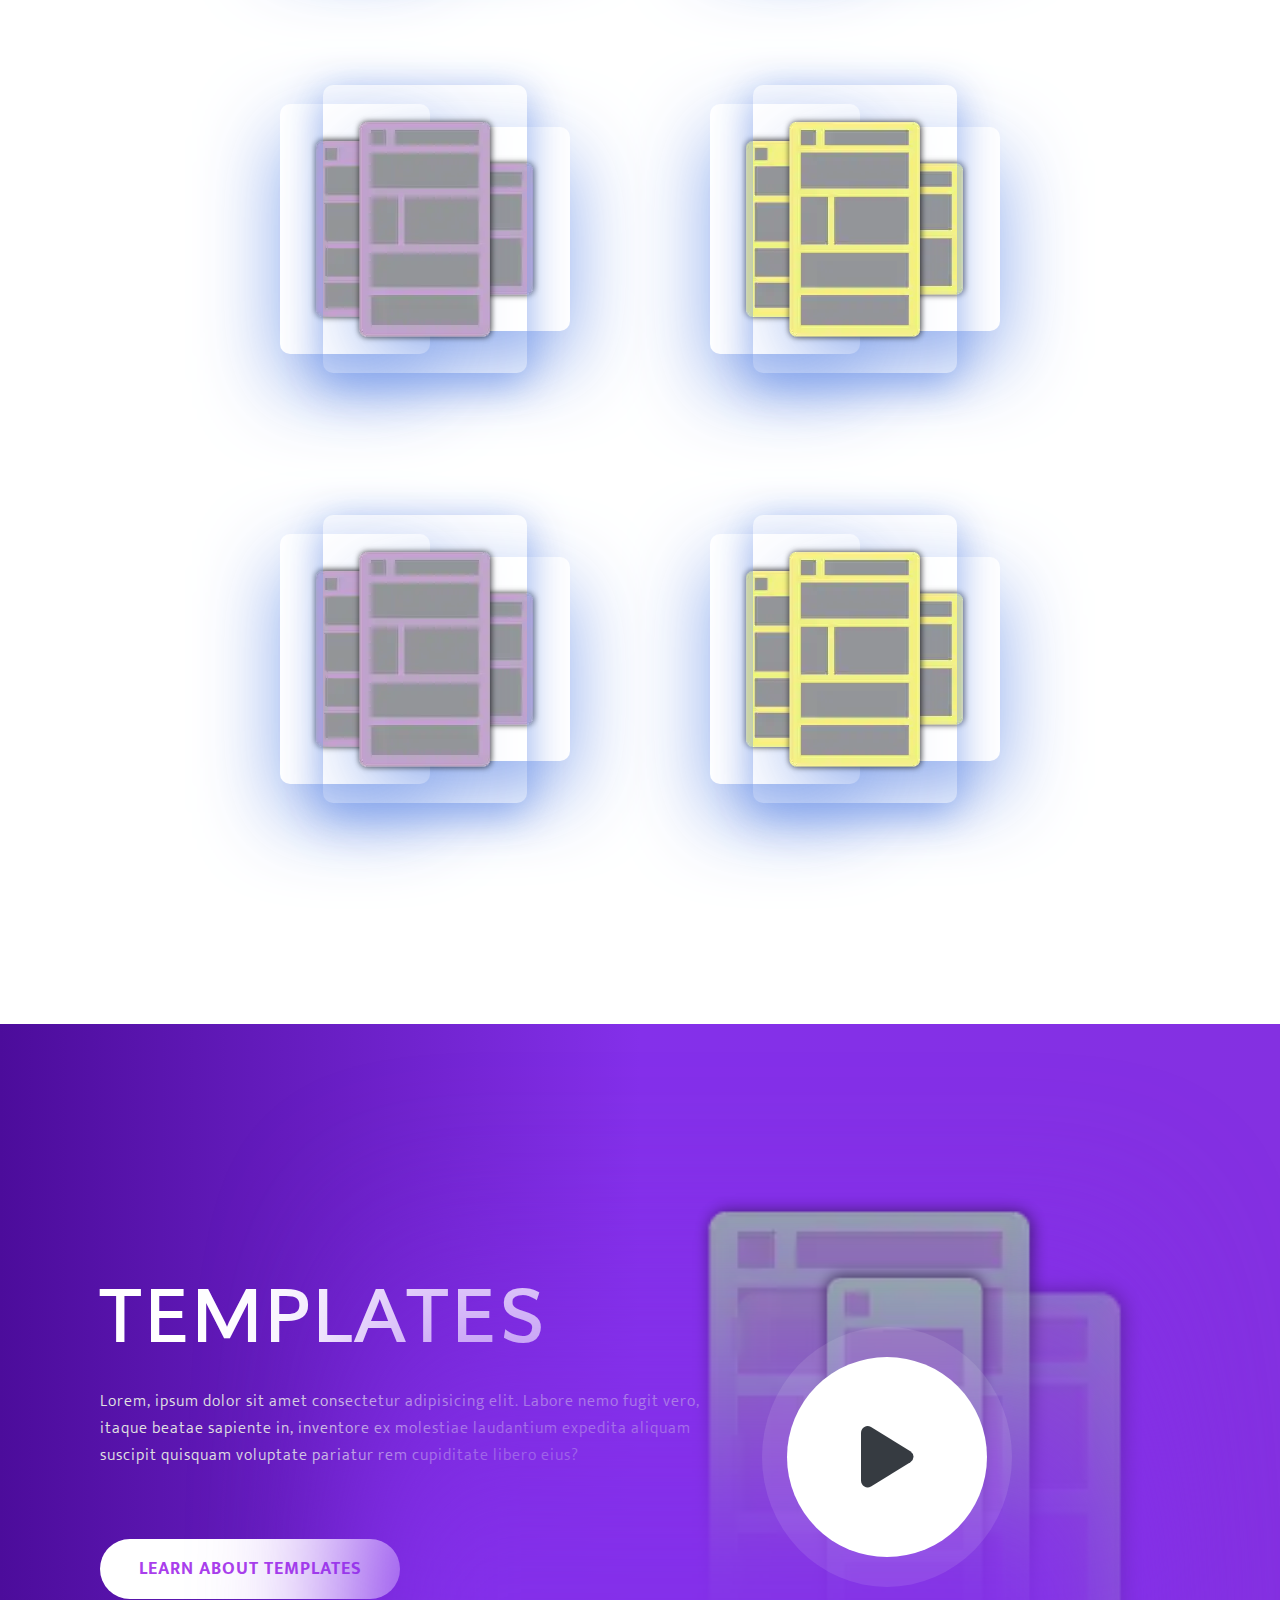
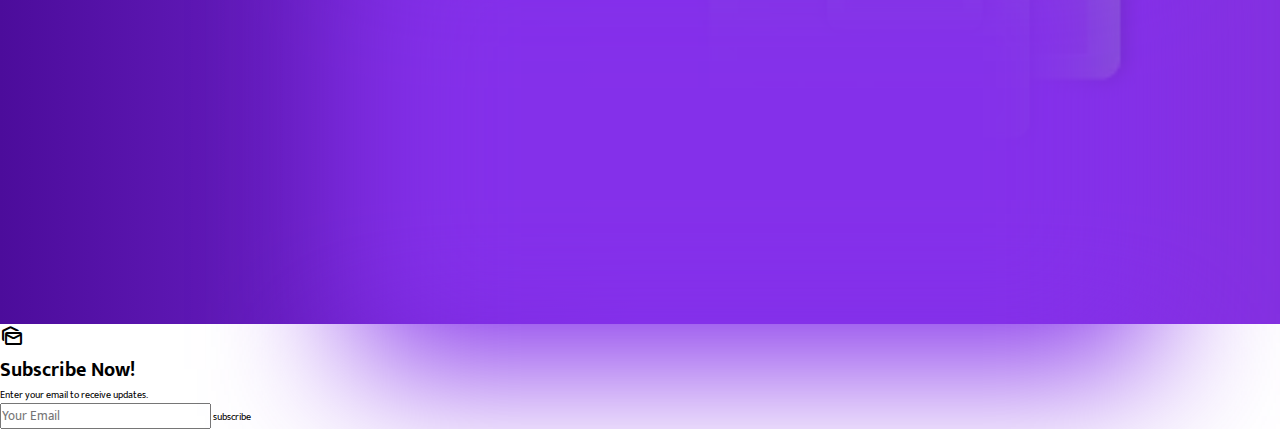
==== commit f42b8159: "Subscribe HTML" ====
--- a/responsiveWeb/html/index.html
+++ b/responsiveWeb/html/index.html
@@ -535,8 +535,28 @@
             <!-- End of video -->
          </section>
         <!-- End of Templates -->
+ <!-- Subscribe -->
+         <section class="'subscribe">
+            <div class="subscribe-wrapper">
+                <div class="subscribe-icon">
+                <span class="material-symbols-rounded">
+                mark_as_unread
+                </span>
+                </div>
+                <h1>Subscribe Now!</h1>
+                <p>Enter your email to receive updates.</p>
+                <div class="subscribe-input-group">
+                    <input type="email" placeholder="Your Email">
+                    <botton type='button'>subscribe</botton>
+                </div>
+                <div class="'subscribe-shadow"></div>
+            </div>
+        </section>
+<!-- End of Subscribe -->
     </div>
     <!--End of Container-->
+
+   
 
     <script src="../js/script.js"></script>
 </body>
--- a/responsiveWeb/css/style.css
+++ b/responsiveWeb/css/style.css
@@ -1146,6 +1146,15 @@
     display: flex;
     justify-content: center;
     align-items: center;
+    opacity: 0;
+    visibility: hidden;
+    transition: opacity 0.3s;
+}
+
+.video-container.show-video{
+    opacity: 1;
+    visibility: visible;
+
 }
 
 .video {
@@ -1169,10 +1178,11 @@
     bottom: -5.5rem;
     opacity: 0;
     visibility: hidden;
+    z-index: 10;
     transition: all .08s ease;
 }
 
-.video-container .show-controls .controls-wrapper {
+.video-container.show-controls .controls-wrapper {
     bottom: 0;
     opacity: 1;
     visibility: visible;
@@ -1196,7 +1206,7 @@
     top: -2.5rem;
     left: 50%;
     transform: translateX(-50%);
-    color: #FFF;
+    color: #333;
     font-size: 1.3rem;
 }
 
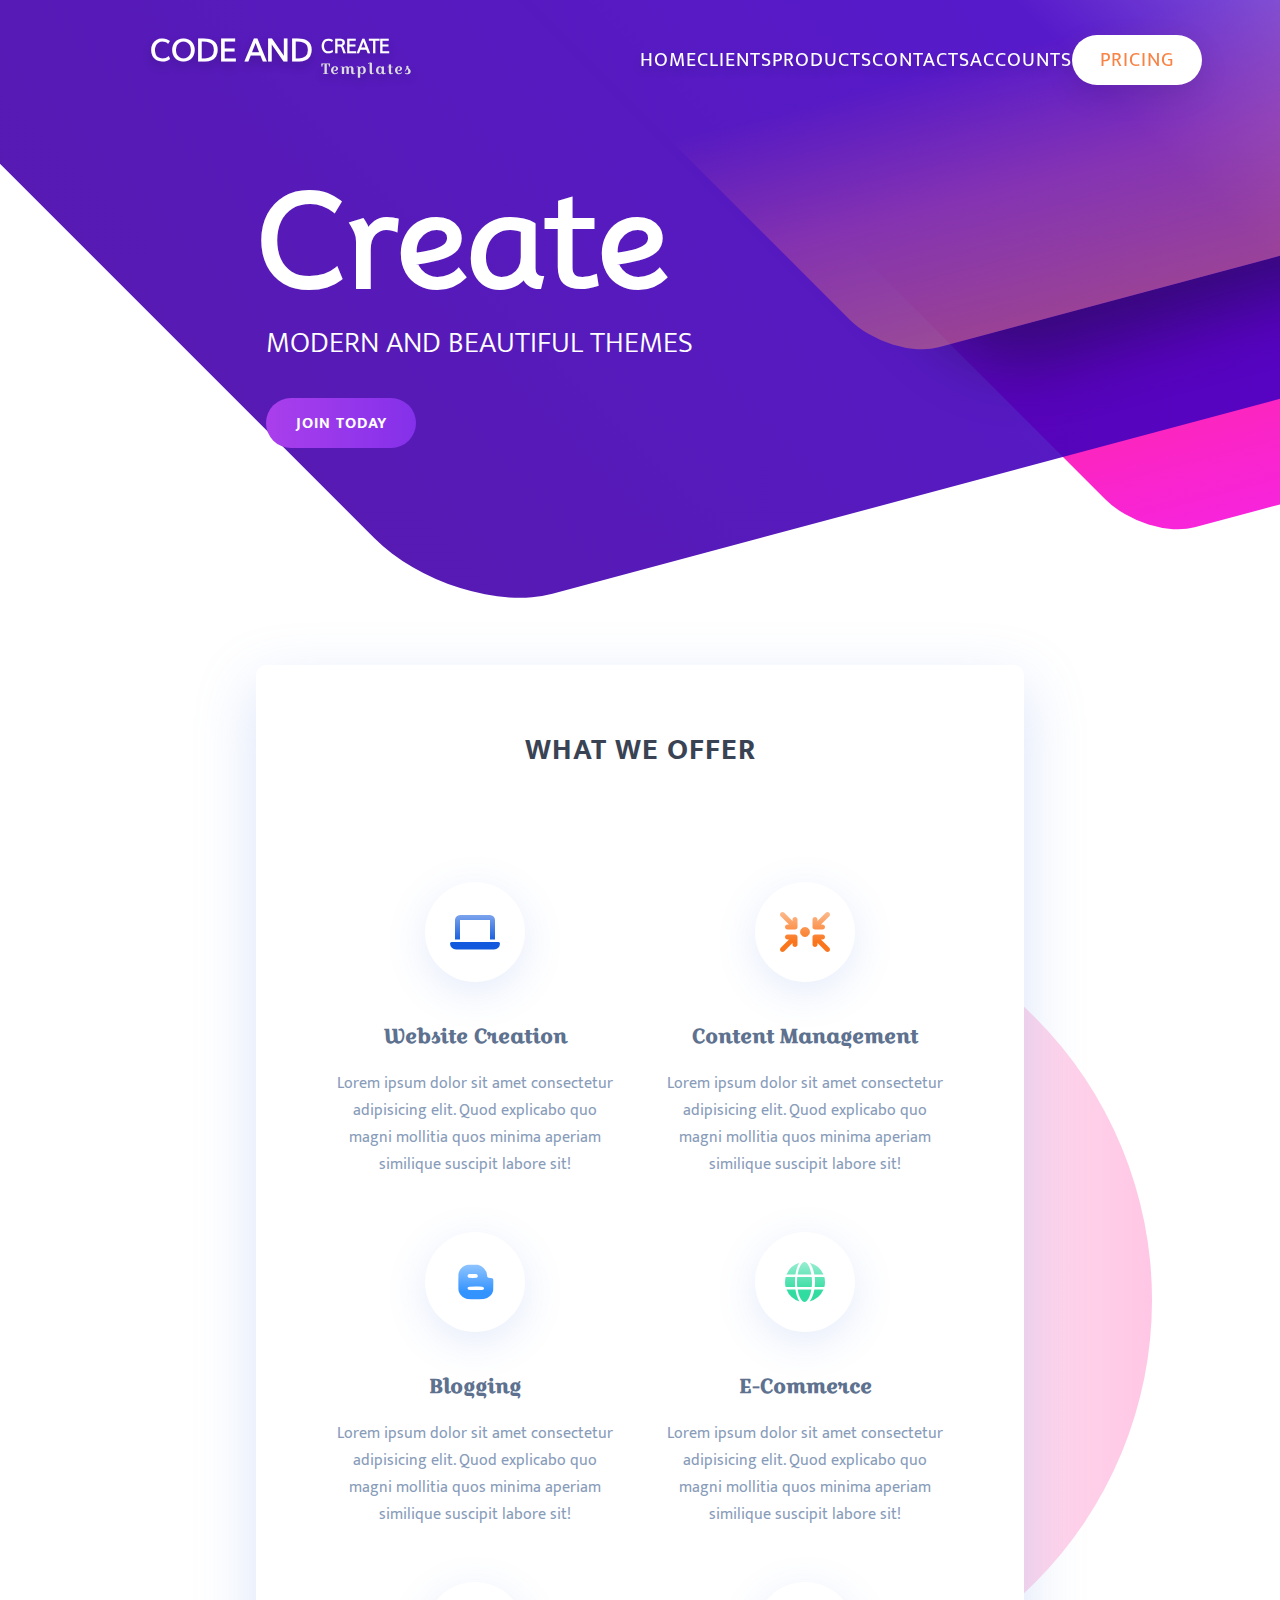
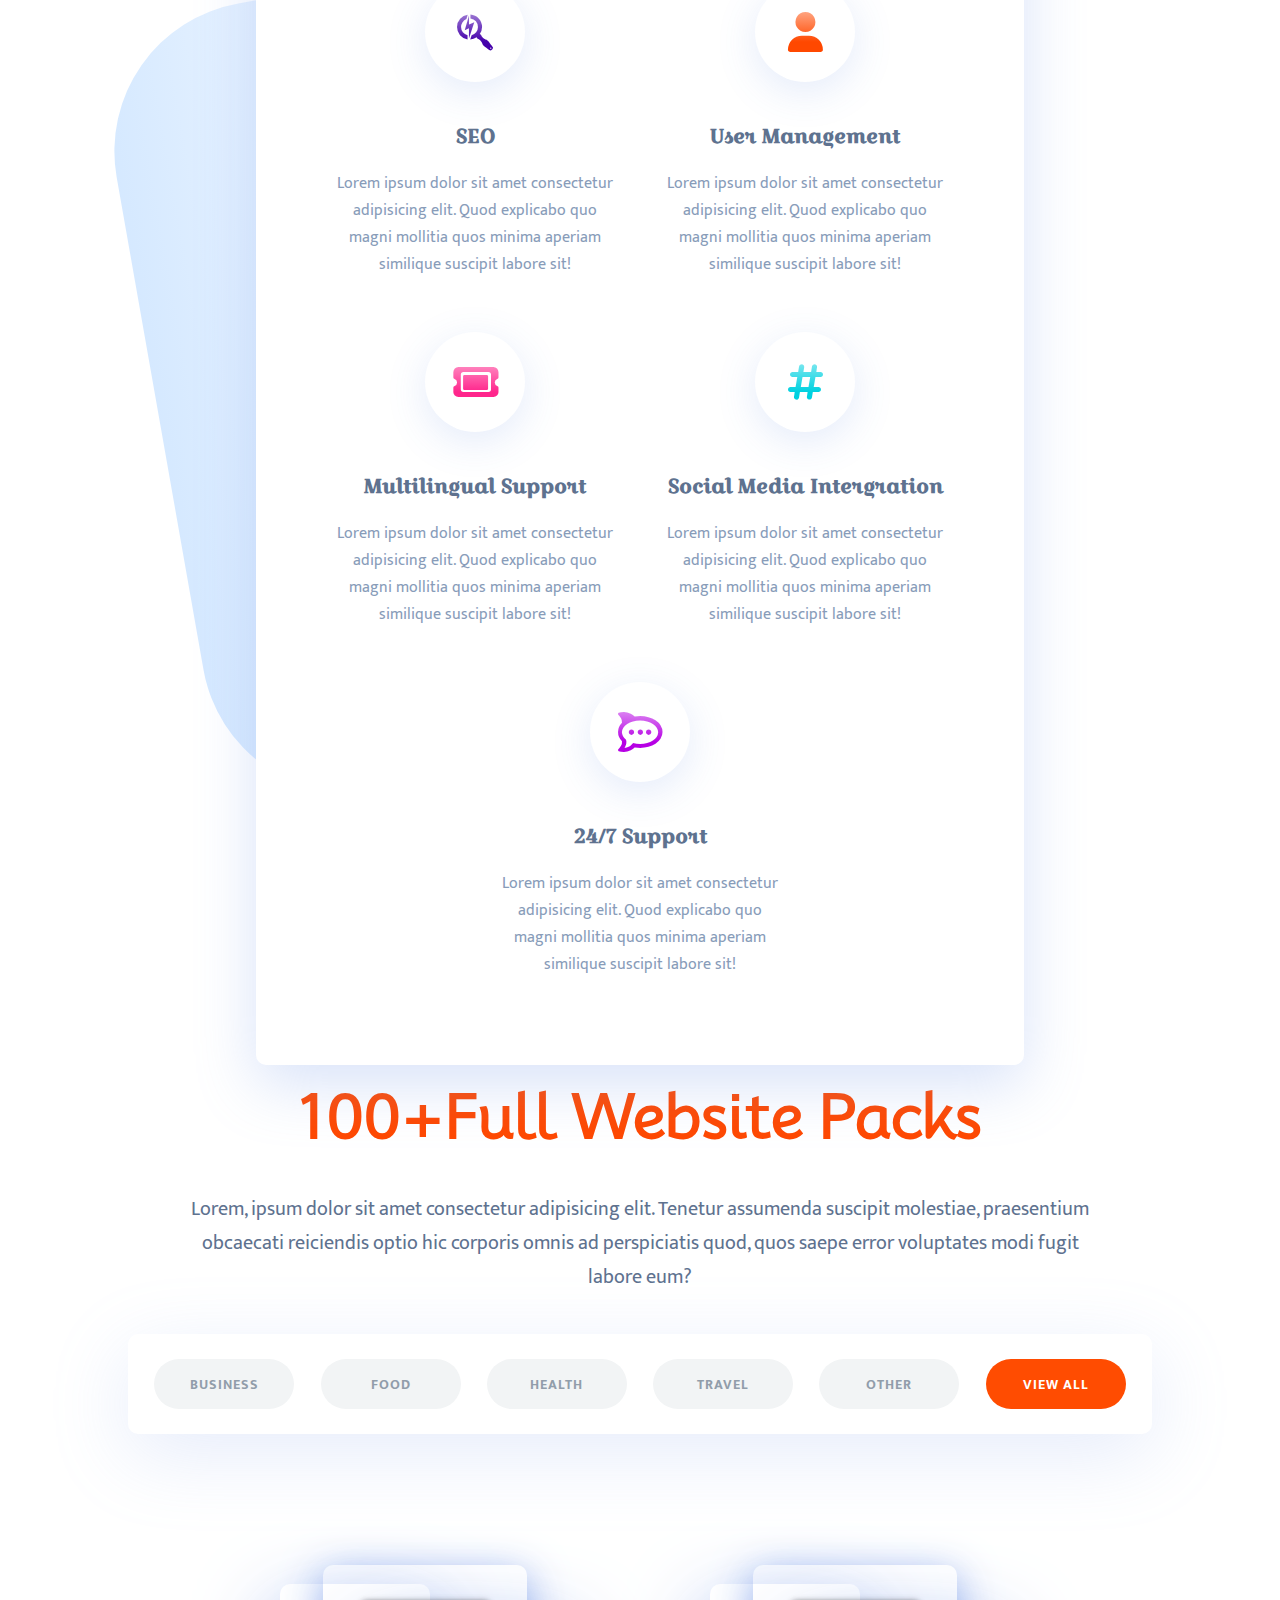
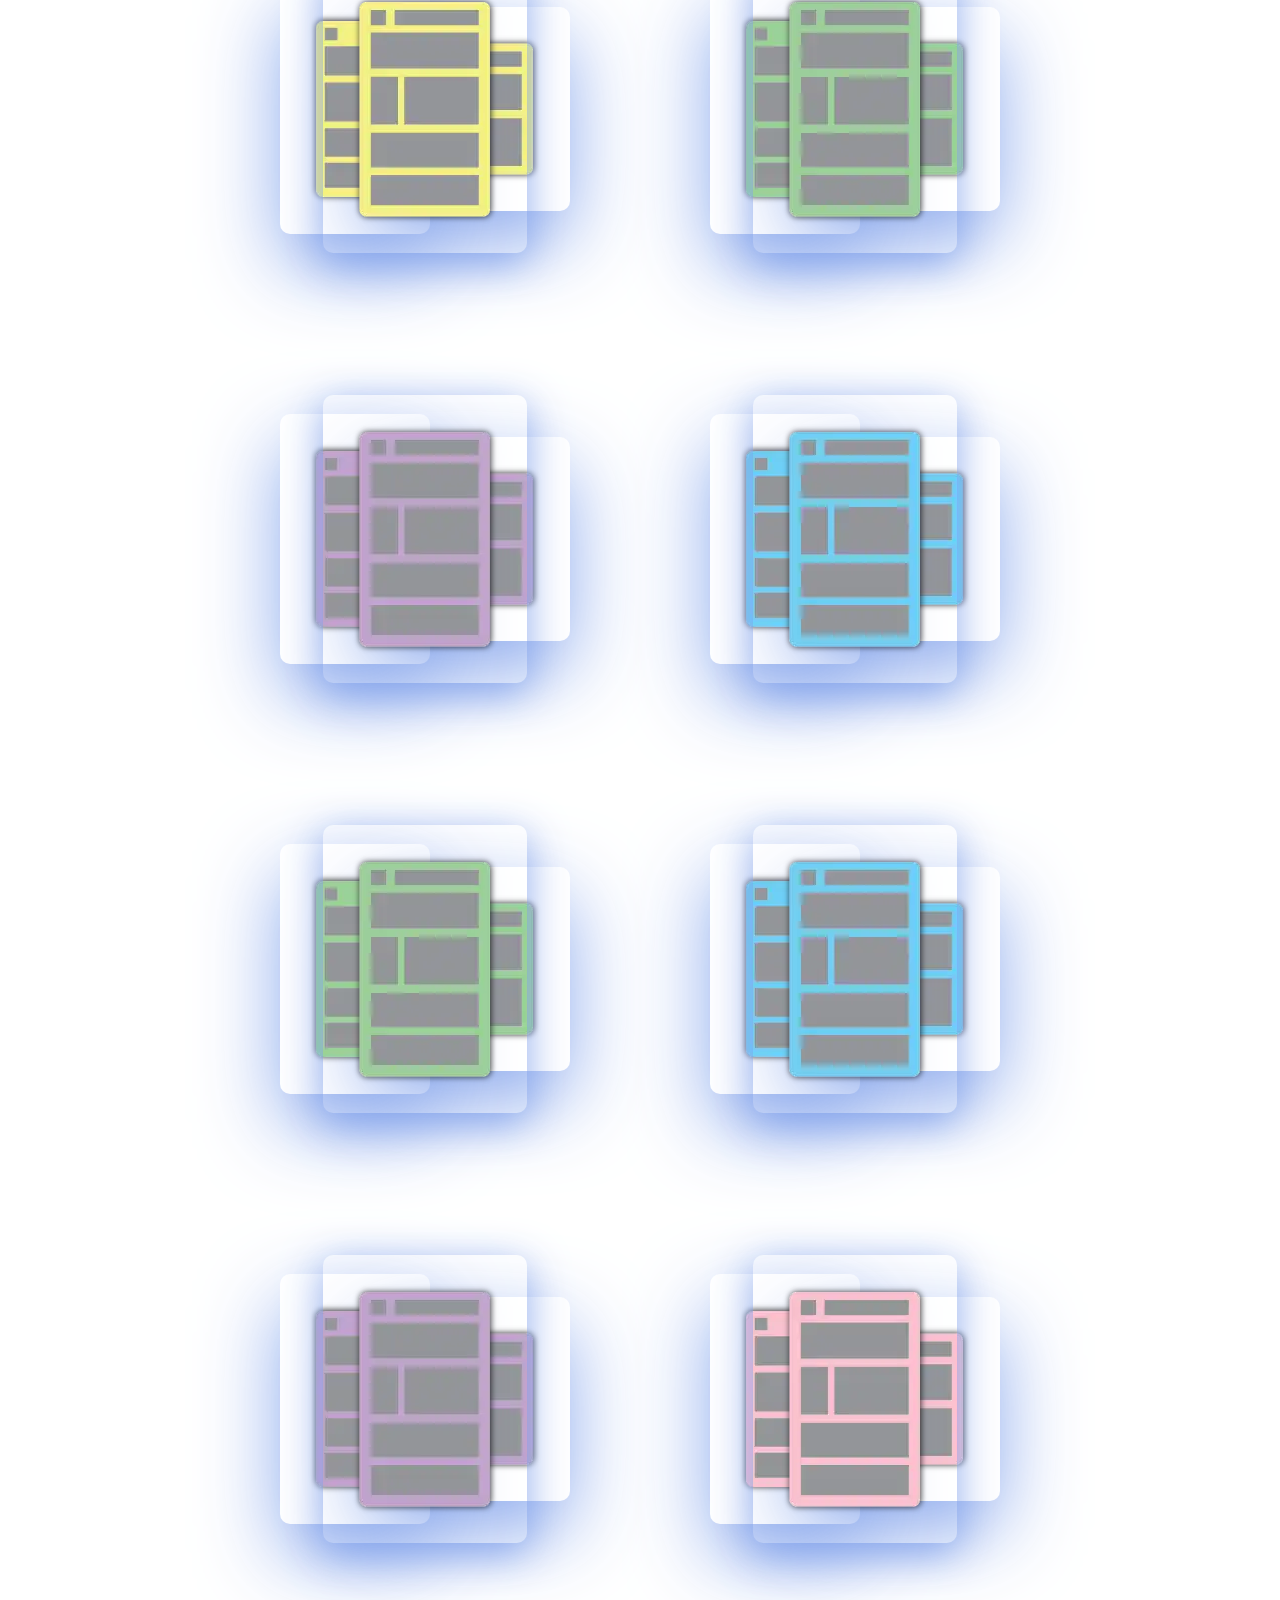
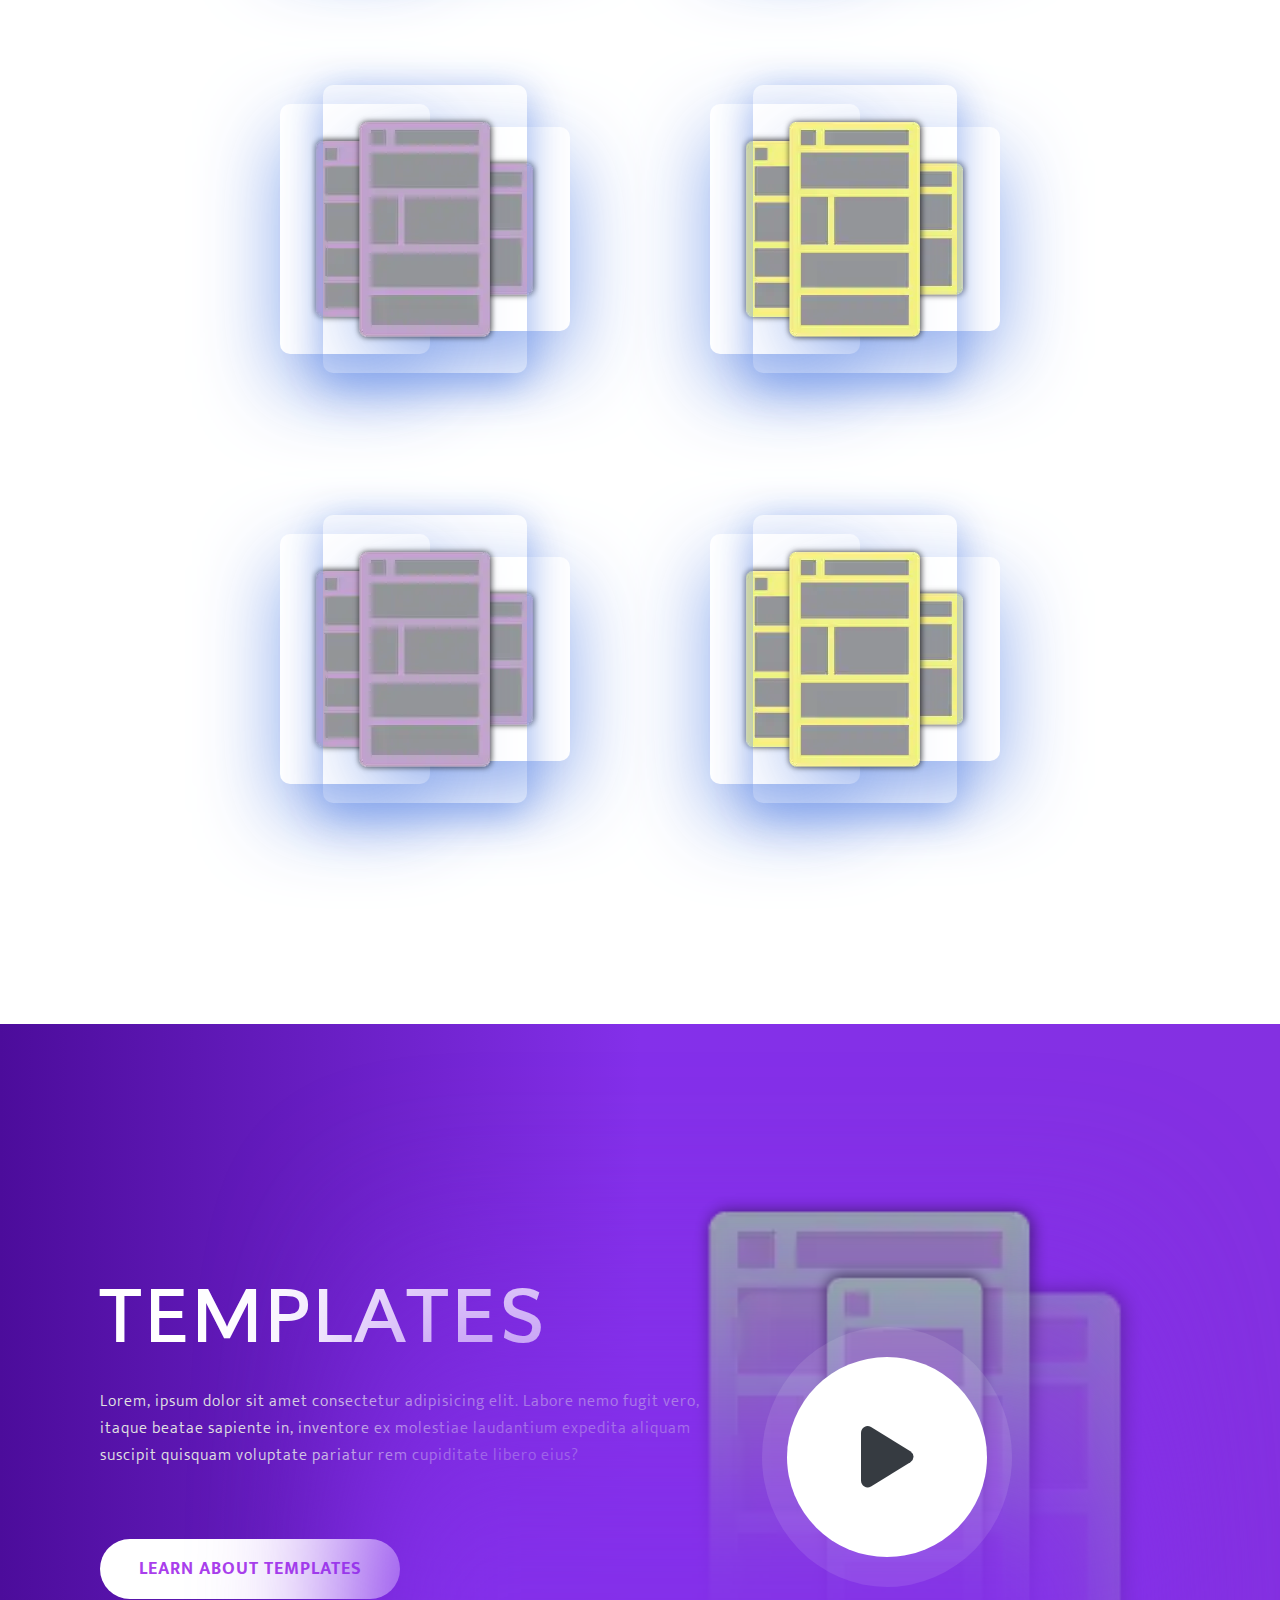
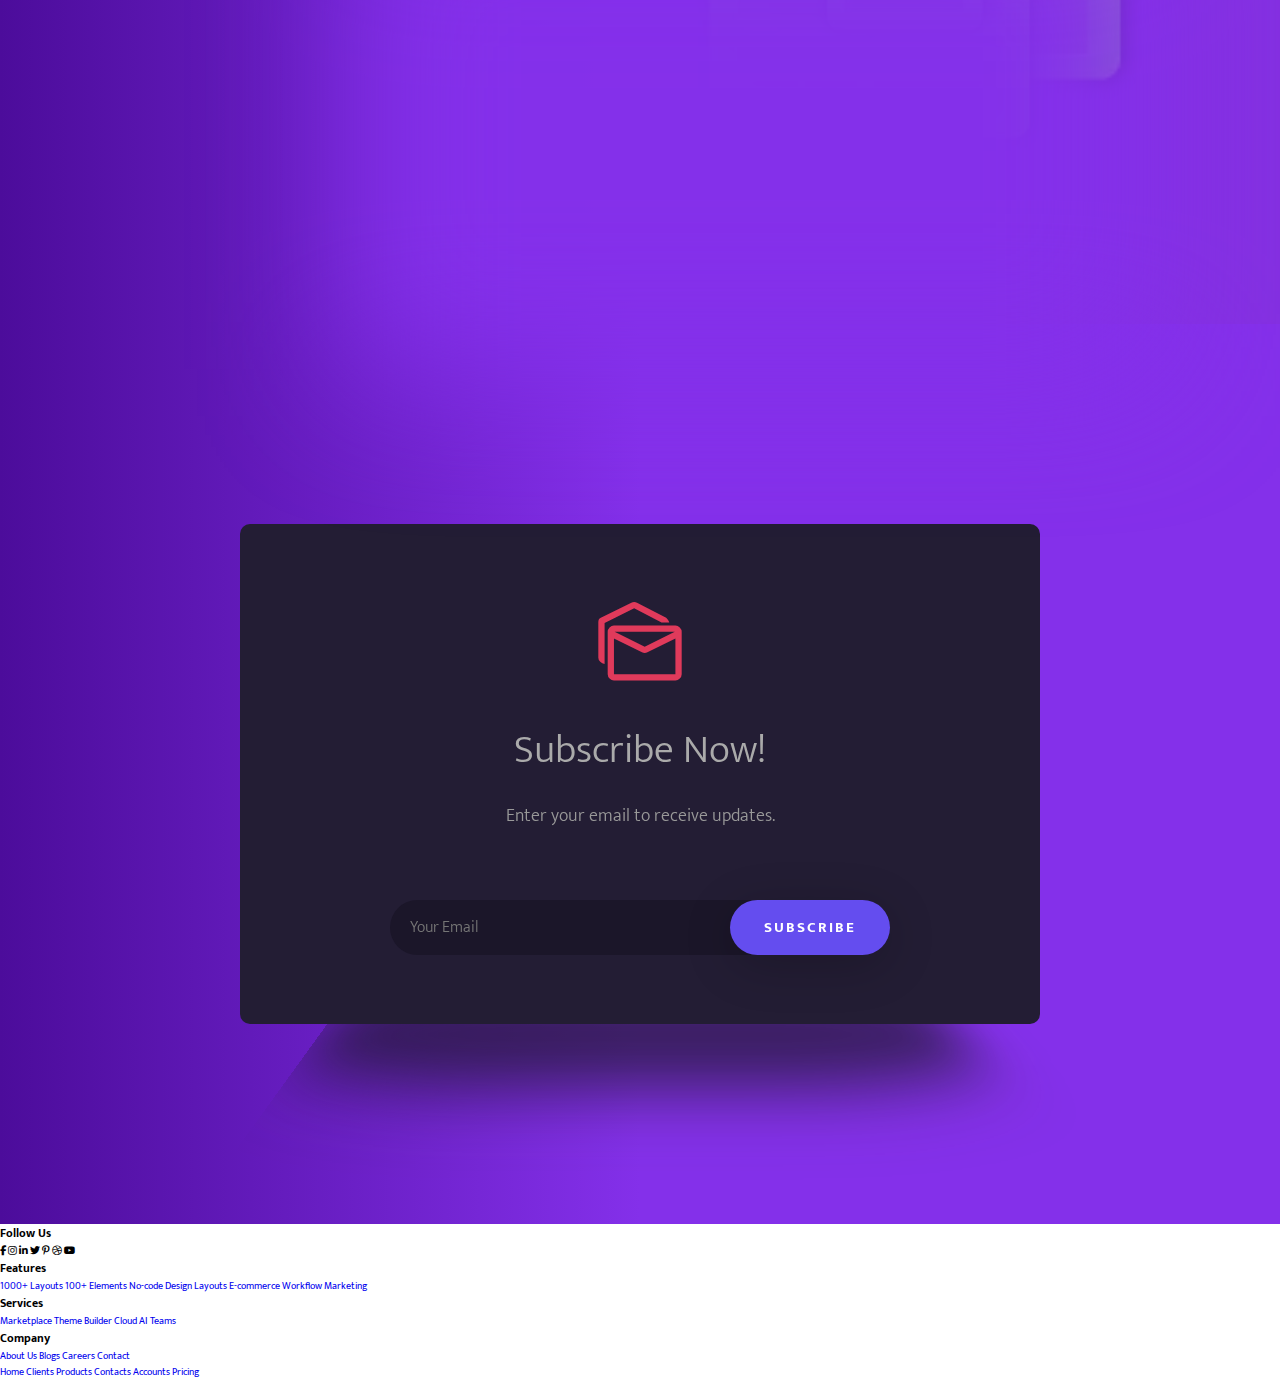
==== commit e018f062: "CSS for Subscribe and html for footer" ====
--- a/responsiveWeb/html/index.html
+++ b/responsiveWeb/html/index.html
@@ -536,7 +536,7 @@
          </section>
         <!-- End of Templates -->
  <!-- Subscribe -->
-         <section class="'subscribe">
+         <section class="subscribe">
             <div class="subscribe-wrapper">
                 <div class="subscribe-icon">
                 <span class="material-symbols-rounded">
@@ -547,12 +547,63 @@
                 <p>Enter your email to receive updates.</p>
                 <div class="subscribe-input-group">
                     <input type="email" placeholder="Your Email">
-                    <botton type='button'>subscribe</botton>
-                </div>
-                <div class="'subscribe-shadow"></div>
+                    <button type='button'>subscribe</button>
+                </div>
+                <div class="subscribe-shadow"></div>
             </div>
         </section>
 <!-- End of Subscribe -->
+
+<!-- Footer -->
+ <footer>
+    <div class="footer-top">
+        <div class="footer-social-media footer-item">
+            <h3>Follow Us</h3>
+            <div class="icons">
+                <i class="fa-brands fa-facebook-f"></i>
+                <i class="fa-brands fa-instagram"></i>
+                <i class="fa-brands fa-linkedin-in"></i>
+                <i class="fa-brands fa-twitter"></i>
+                <i class="fa-brands fa-pinterest-p"></i>
+                <i class="fa-brands fa-dribbble"></i>
+                <i class="fa-brands fa-youtube"></i>
+            </div>
+        </div>
+        <div class="footer-item">
+            <h3>Features</h3>
+            <a href="#">1000+ Layouts</a>
+            <a href="#">100+ Elements</a>
+            <a href="#">No-code Design Layouts</a>
+            <a href="#">E-commerce</a>
+            <a href="#">Workflow</a>
+            <a href="#">Marketing</a>
+        </div>
+        <div class="footer-item">
+            <h3>Services</h3>
+            <a href="#">Marketplace</a>
+            <a href="#">Theme Builder</a>
+            <a href="#">Cloud</a>
+            <a href="#">AI</a>
+            <a href="#">Teams</a>
+        </div>
+        <div class="footer-item">
+            <h3>Company</h3>
+            <a href="#">About Us</a>
+            <a href="#">Blogs</a>
+            <a href="#">Careers</a>
+            <a href="#">Contact</a>
+        </div>
+    </div>
+    <div class="footer-bottom">
+        <a href="undex,html">Home</a>
+        <a href="undex,html">Clients</a>
+        <a href="undex,html">Products</a>
+        <a href="undex,html">Contacts</a>
+        <a href="undex,html">Accounts</a>
+        <a href="undex,html">Pricing</a>
+    </div>
+ </footer>
+ <!-- End of Footer -->
     </div>
     <!--End of Container-->
 
--- a/responsiveWeb/css/style.css
+++ b/responsiveWeb/css/style.css
@@ -1333,4 +1333,106 @@
 /* End of video */
 /*End of Templates*/
 
+
+/* Subscribe */
+.subscribe {
+    width: 100%;
+    height: 100vh;
+    background: linear-gradient(to left,#8430ea,
+    #8430ea,#4c0c9b);
+    display: flex;
+    justify-content: center;
+    align-items: center;
+    perspective: 50rem;
+}
+
+.subscribe-wrapper{
+    width: 80rem;
+    height: 50rem;
+    background-color: #231d34;
+    border-radius: 1rem;
+    display: flex;
+    flex-direction: column;
+    justify-content:space-evenly;
+    align-items: center;
+    position: relative;
+    transform-style: preserve-3d;
+}
+
+.subscribe-icon span{
+    font-size: 10rem;
+    color: #e03a5b;
+}
+
+.subscribe-wrapper h1 {
+    font-size: 4rem;
+    font-weight: 300;
+    color: #aaa;
+    margin-top: -5rem;
+}
+
+.subscribe-wrapper p {
+    font-size: 1.8rem;
+    font-weight: 300;
+    color: #999;
+    margin-top: -5rem;
+}
+
+.subscribe-input-group{
+    width: 50rem;
+    height: 5.5rem;
+    position: relative;
+}
+
+.subscribe-input-group input{
+    position: absolute;
+    width: 100%;
+    height: 100%;
+    background-color: #1b1629;
+    border: none;
+    border-radius: 5rem;
+    padding: 1rem 1rem 1rem 2rem;
+    font-size: 1.6rem;
+    font-weight: 300;
+    color: #a0c5fd;
+}
+
+.subscribe-input-groupinput::placeholder{
+    font-size: 1.6;
+    color: #a0c5fd;
+}
+
+.subscribe-input-group button{
+    width: 16rem;
+    height: 100%;
+    background-color: #644def;
+    position: absolute;
+    top: 0;
+    right: 0;
+    border: none;
+    border-radius: 5rem;
+    font-size: 1.5rem;
+    font-weight: bold;
+    text-transform: uppercase;
+    color: #fff;
+    letter-spacing: .2rem;
+    box-shadow: 0 1rem 5rem rgba(0,0,0,0.2);
+    cursor: point;
+}
+
+.subscribe-shadow {
+    width: 80%;
+    height: 12rem;
+    background-color: #1b1629;
+    position: absolute;
+    bottom: -7rem;
+    left: 50%;
+    transform:translateX(-50%)rotateX(70deg);
+    border-radius: 30%;
+    filter:blur(3rem);
+    opacity: 0.7;
+}
+    
+/* End of Subscribe */
+
 /* End of Container */
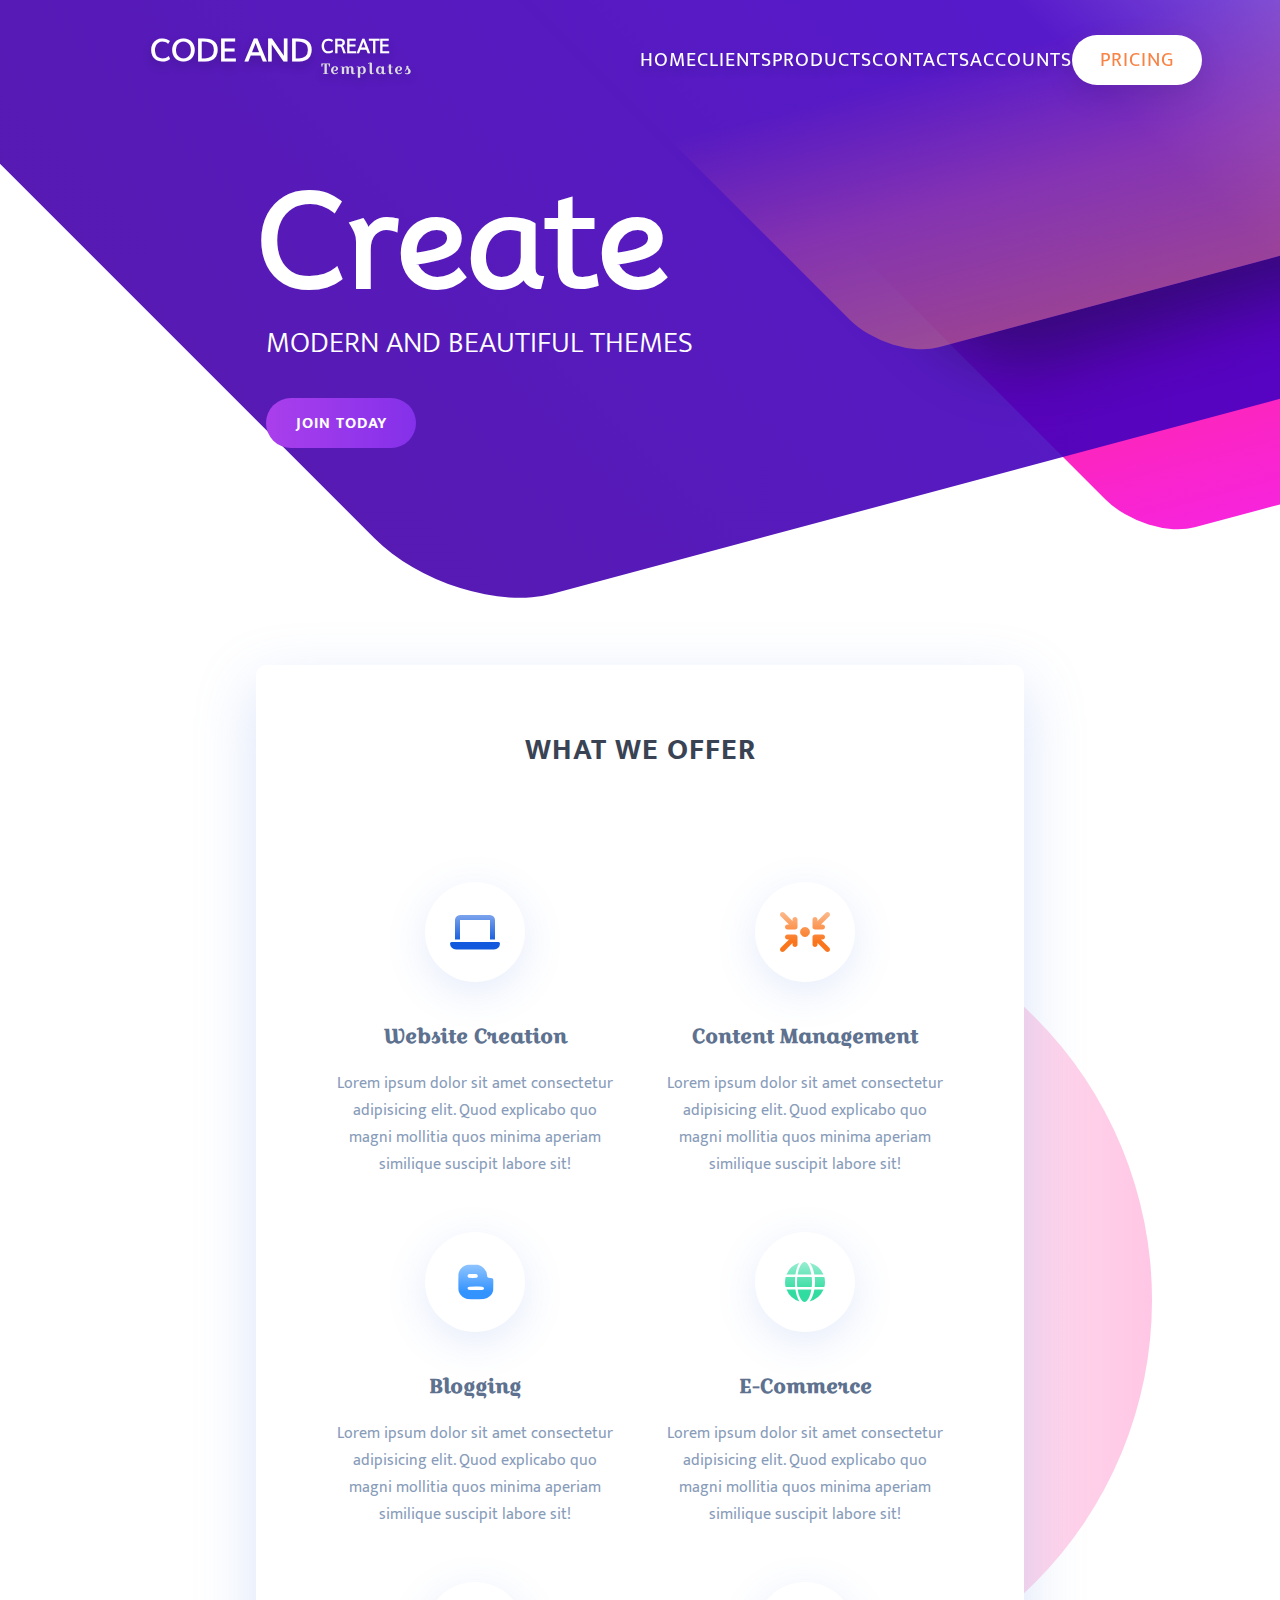
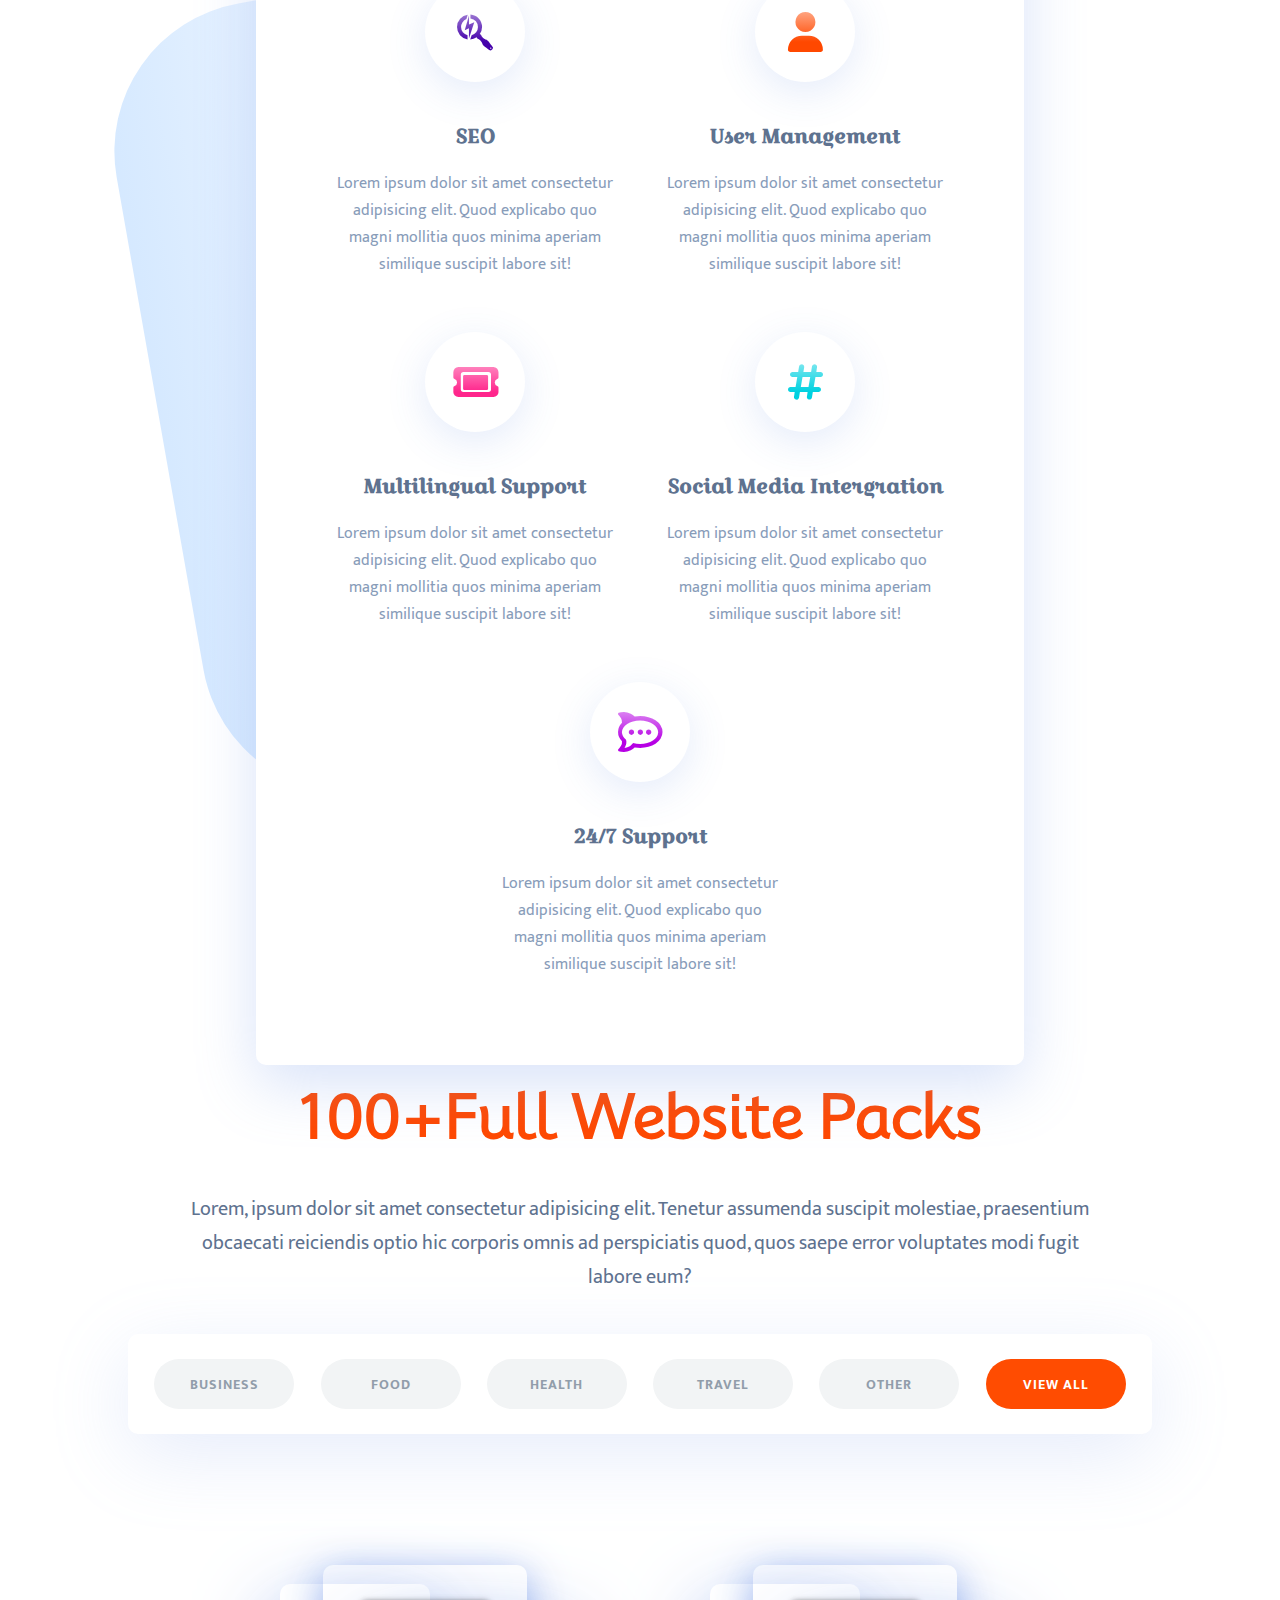
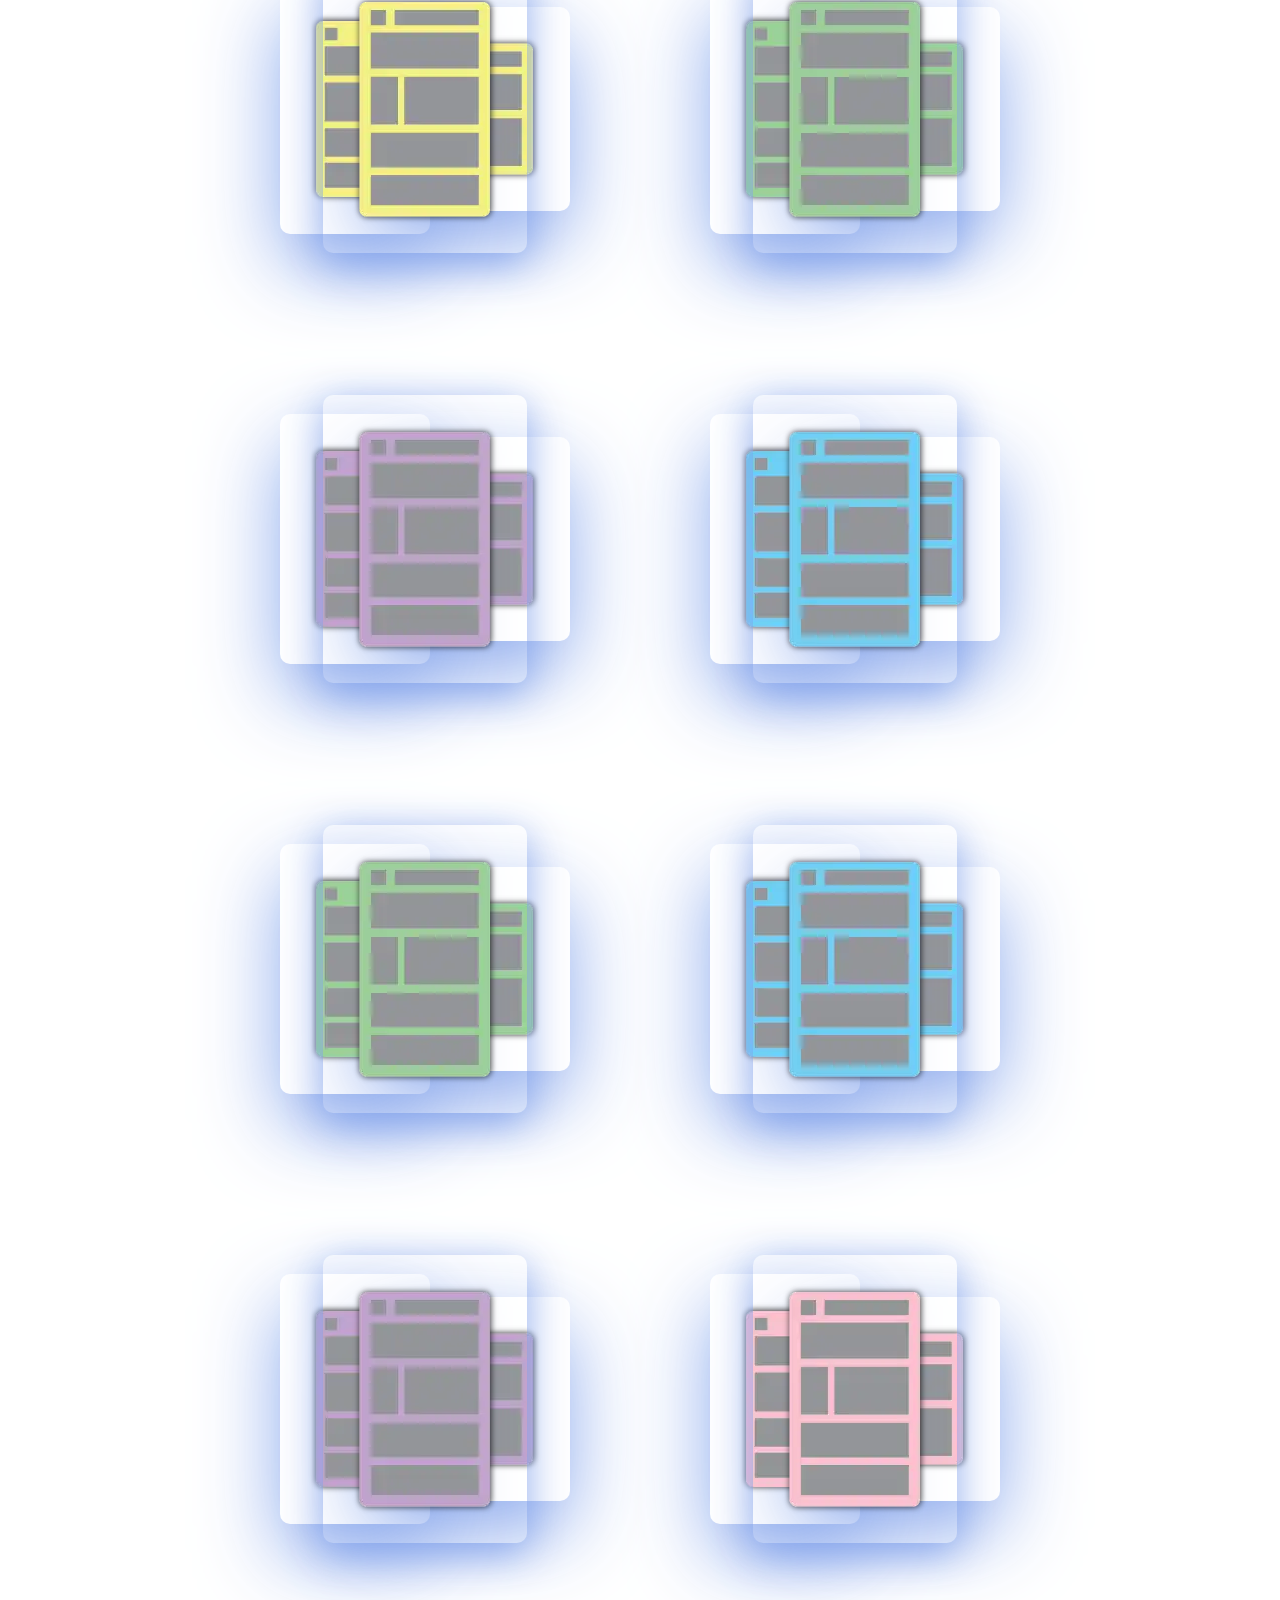
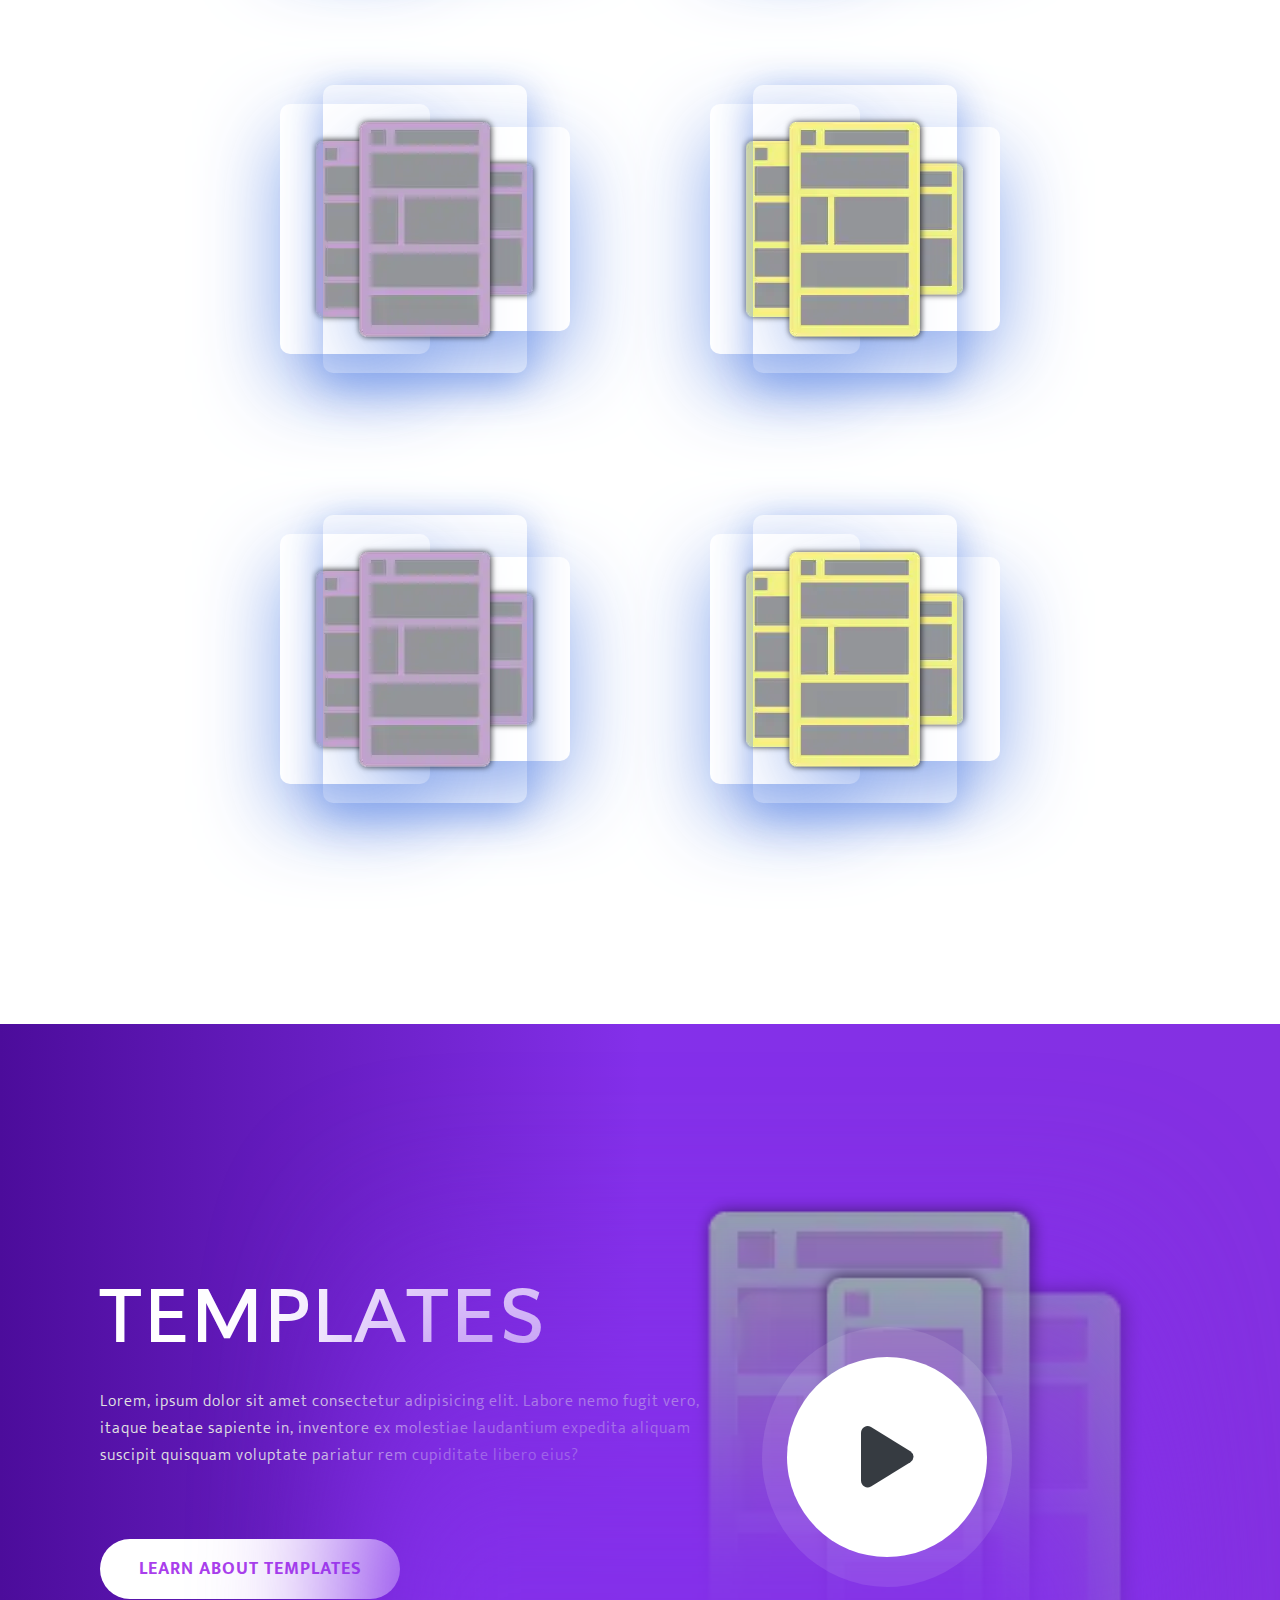
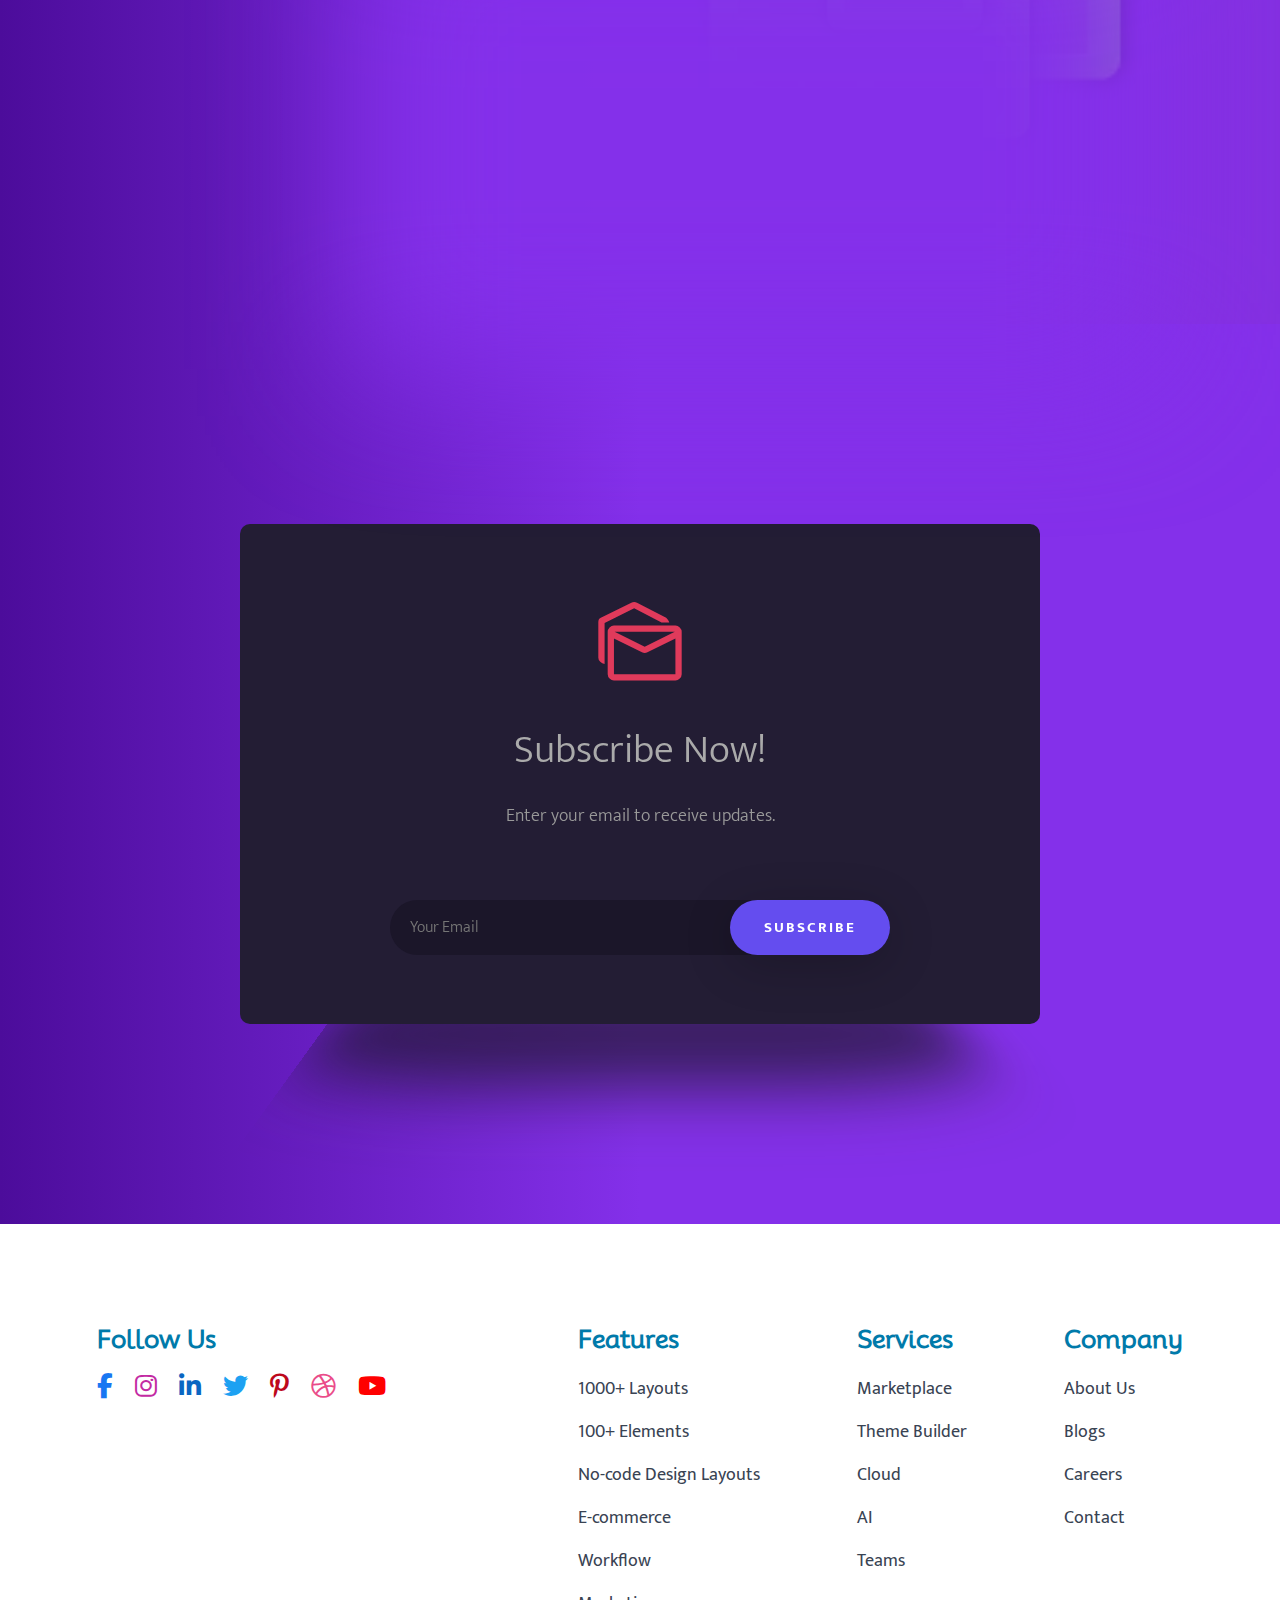
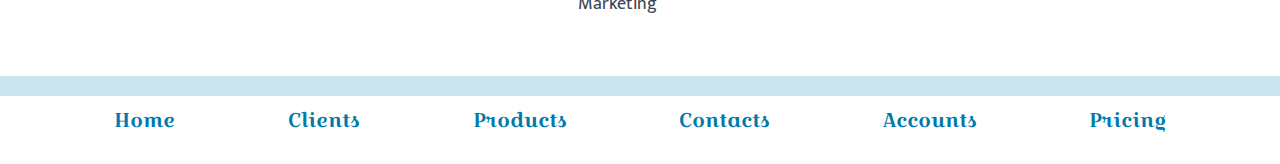
==== commit c9e62224: "finished main index and scroll bar." ====
--- a/responsiveWeb/html/index.html
+++ b/responsiveWeb/html/index.html
@@ -556,51 +556,53 @@
 
 <!-- Footer -->
  <footer>
-    <div class="footer-top">
-        <div class="footer-social-media footer-item">
-            <h3>Follow Us</h3>
-            <div class="icons">
-                <i class="fa-brands fa-facebook-f"></i>
-                <i class="fa-brands fa-instagram"></i>
-                <i class="fa-brands fa-linkedin-in"></i>
-                <i class="fa-brands fa-twitter"></i>
-                <i class="fa-brands fa-pinterest-p"></i>
-                <i class="fa-brands fa-dribbble"></i>
-                <i class="fa-brands fa-youtube"></i>
+    <div class="footer-content">
+        <div class="footer-top">
+            <div class="footer-social-media footer-item">
+                <h3>Follow Us</h3>
+                <div class="icons">
+                    <i class="fa-brands fa-facebook-f"></i>
+                    <i class="fa-brands fa-instagram"></i>
+                    <i class="fa-brands fa-linkedin-in"></i>
+                    <i class="fa-brands fa-twitter"></i>
+                    <i class="fa-brands fa-pinterest-p"></i>
+                    <i class="fa-brands fa-dribbble"></i>
+                    <i class="fa-brands fa-youtube"></i>
+                </div>
+            </div>
+            <div class="footer-item">
+                <h3>Features</h3>
+                <a href="#">1000+ Layouts</a>
+                <a href="#">100+ Elements</a>
+                <a href="#">No-code Design Layouts</a>
+                <a href="#">E-commerce</a>
+                <a href="#">Workflow</a>
+                <a href="#">Marketing</a>
+            </div>
+            <div class="footer-item">
+                <h3>Services</h3>
+                <a href="#">Marketplace</a>
+                <a href="#">Theme Builder</a>
+                <a href="#">Cloud</a>
+                <a href="#">AI</a>
+                <a href="#">Teams</a>
+            </div>
+            <div class="footer-item">
+                <h3>Company</h3>
+                <a href="#">About Us</a>
+                <a href="#">Blogs</a>
+                <a href="#">Careers</a>
+                <a href="#">Contact</a>
             </div>
         </div>
-        <div class="footer-item">
-            <h3>Features</h3>
-            <a href="#">1000+ Layouts</a>
-            <a href="#">100+ Elements</a>
-            <a href="#">No-code Design Layouts</a>
-            <a href="#">E-commerce</a>
-            <a href="#">Workflow</a>
-            <a href="#">Marketing</a>
+        <div class="footer-bottom">
+            <a href="undex,html">Home</a>
+            <a href="undex,html">Clients</a>
+            <a href="undex,html">Products</a>
+            <a href="undex,html">Contacts</a>
+            <a href="undex,html">Accounts</a>
+            <a href="undex,html">Pricing</a>
         </div>
-        <div class="footer-item">
-            <h3>Services</h3>
-            <a href="#">Marketplace</a>
-            <a href="#">Theme Builder</a>
-            <a href="#">Cloud</a>
-            <a href="#">AI</a>
-            <a href="#">Teams</a>
-        </div>
-        <div class="footer-item">
-            <h3>Company</h3>
-            <a href="#">About Us</a>
-            <a href="#">Blogs</a>
-            <a href="#">Careers</a>
-            <a href="#">Contact</a>
-        </div>
-    </div>
-    <div class="footer-bottom">
-        <a href="undex,html">Home</a>
-        <a href="undex,html">Clients</a>
-        <a href="undex,html">Products</a>
-        <a href="undex,html">Contacts</a>
-        <a href="undex,html">Accounts</a>
-        <a href="undex,html">Pricing</a>
     </div>
  </footer>
  <!-- End of Footer -->
--- a/responsiveWeb/css/style.css
+++ b/responsiveWeb/css/style.css
@@ -12,6 +12,21 @@
     font-size: 62.5%;
 }
 /*Default End Styles*/
+
+/* custom Scrollbar */
+body::-webkit-scrollbar{
+    width: 1.5rem;
+}
+
+body::-webkit-scrollbar-thumb{
+    background: linear-gradient(#8430ea, #bb5ef5);
+}
+
+body::-webkit-scrollbar-track{
+    background-color: white;
+}
+/* End of custom Scrollbar */
+
 
 /* Container */
 .container {
@@ -157,7 +172,7 @@
     width: 96rem;
     height: 60rem;
     display: flex;
-}    
+}
 
 
 
@@ -213,7 +228,7 @@
     flex-wrap: wrap;
 }
 
-.dropdown-service, 
+.dropdown-service,
 .product{
     display: flex;
     align-items: center;
@@ -221,7 +236,7 @@
     cursor: pointer
 }
 
-.dropdown-service i, 
+.dropdown-service i,
 .product i {
     width: 5.5rem;
     height: 5.5rem;
@@ -306,36 +321,36 @@
        color: #b150f1;
 }
 
-.dropdown-service:nth-child(2) 
+.dropdown-service:nth-child(2)
 .dropdown-service-item span:nth-child(1),
 .product:nth-child(2) div span:nth-child(1){
     color: #31dca1;
 }
 
-.dropdown-service:nth-child(3) 
+.dropdown-service:nth-child(3)
 .dropdown-service-item span:nth-child(1),
 .product:nth-child(3) div span:nth-child(1){
     color:  #3f51ec;
 }
 
-.dropdown-service:nth-child(4) 
+.dropdown-service:nth-child(4)
 .dropdown-service-item span:nth-child(1),
 .product:nth-child(4) div span:nth-child(1) {
     color:  #00d3e0;
 }
 
-.dropdown-service:nth-child(5) 
+.dropdown-service:nth-child(5)
 .dropdown-service-item span:nth-child(1),
 .product:nth-child(5) div span:nth-child(1){
     color:  #ff9625;
 }
 
-.dropdown-service:nth-child(6) 
+.dropdown-service:nth-child(6)
 .dropdown-service-item span:nth-child(1){
     color: #3293ff;
 }
 
-.dropdown-service:nth-child(7) 
+.dropdown-service:nth-child(7)
 .dropdown-service-item span:nth-child(1){
     color: #282c35;
 }
@@ -359,7 +374,7 @@
     letter-spacing: 0.1rem;
     cursor: pointer;
 }
-    
+
 /* End of Dropdown 1 */
 
 /* Dropdown 2 */
@@ -401,12 +416,12 @@
     font-size: 10rem;
 }
 
-.clients-item:nth-child(1) i, 
+.clients-item:nth-child(1) i,
 .clients-item:nth-child(1) h3{
     color: #ac63fa;
 }
 
-.clients-item:nth-child(2) i, 
+.clients-item:nth-child(2) i,
 .clients-item:nth-child(2) h3{
     color: #1f5bf3;
 }
@@ -416,7 +431,7 @@
     color: #1fcf77;
 }
 
-.clients-item:nth-child(4) i, 
+.clients-item:nth-child(4) i,
 .clients-item:nth-child(4) h3{
     color: #ff8645;
 }
@@ -586,7 +601,7 @@
     display: flex;
     justify-content: center;
     align-items: center;
-    border-radius: 4rem;    
+    border-radius: 4rem;
     box-shadow: 0 1rem 3rem rgba(0,0,0,0.1);
     font-size: 2rem;
     letter-spacing: .1rem;
@@ -864,7 +879,7 @@
 /* Projects */
 .projects{
     width: 100%;
-    height: 100%;   
+    height: 100%;
     padding: 25rem 0 15rem 0;
     display: flex;
     flex-direction: column;
@@ -1031,7 +1046,7 @@
 
 .templates-btn{
     width: 30rem;
-    height: 6rem;   
+    height: 6rem;
     background-color: #fff;
     border: none;
     border-radius: 3rem;
@@ -1099,7 +1114,7 @@
 .play-btn {
     width: 20rem;
     height: 20rem;
-    background-color: #fff;  
+    background-color: #fff;
     border-radius: 50%;
     border: none;
     box-shadow: 0 1 rem 10rem rgba(0, 0, 0, 0.6);
@@ -1138,7 +1153,7 @@
 .video-container {
     position: fixed;
     top: 0;
-    left: 0;    
+    left: 0;
     width: 100%;
     height: 100%;
     background-color: rgba(227, 242, 253, 0.9);
@@ -1191,7 +1206,7 @@
 .video-timeline {
     position: absolute;
     width: 100%;
-    height: 0.7rem;   
+    height: 0.7rem;
     cursor: pointer;
 }
 
@@ -1249,9 +1264,9 @@
 }
 
 .options{
-    display: flex;  
+    display: flex;
     width: calc(100% / 3);
-    align-items: center;  
+    align-items: center;
 }
 
 .options:nth-child(2){
@@ -1432,7 +1447,101 @@
     filter:blur(3rem);
     opacity: 0.7;
 }
-    
+
 /* End of Subscribe */
 
+/* Footer */
+footer {
+    width: 100%;
+    height: 60vh;
+    padding: 10rem 0 3rem 0;
+}
+
+.footer-content{
+    width: 100%;
+    height: 100%;
+    display: flex;
+    flex-direction: column;
+    justify-content: space-between;
+    align-items: center;
+}
+
+.footer-top {
+    width: 100%;
+    display: flex;
+    justify-content: space-evenly;
+}
+
+.footer-social-media {
+    width: 30%;
+}
+
+.footer-item {
+    display: flex;
+    flex-direction: column;
+}
+
+.footer-item h3 {
+    font-family: 'Mooli', cursive;
+    font-size: 2.5rem;
+    color: #007aaa;
+    margin-bottom: 2rem;
+}
+
+.icons i {
+    font-size: 2.5rem;
+    margin-right: 2rem;
+    cursor: pointer;
+}
+
+.icons i:nth-child(1){
+    color: #1877f2;
+}
+
+.icons i:nth-child(2){
+    color: #c32aa3;
+}
+
+.icons i:nth-child(3){
+    color: #0a66c2;
+}
+
+.icons i:nth-child(4){
+    color: #1da1f2;
+}
+
+.icons i:nth-child(5){
+    color: #bd081c;
+}
+
+.icons i:nth-child(6){
+    color: #ea4c89;
+}
+
+.icons i:nth-child(7){
+    color: #ff0000;
+}
+
+.footer-item a{
+    font-size: 1.8rem;
+    margin-bottom: 1.3rem;
+    color: #394353;
+}
+
+.footer-bottom {
+    width: 100%;
+    display: flex;
+    justify-content: space-evenly;
+    align-items: center;
+    border-top: 2rem solid rgba(1, 122, 170, 0.2);
+    padding-top: 1rem;
+}
+
+.footer-bottom a{
+    font-family: "croissant One", cursive;
+    font-size: 2rem;
+    color: #007aaa;
+}
+/* End of Footer */
+
 /* End of Container */
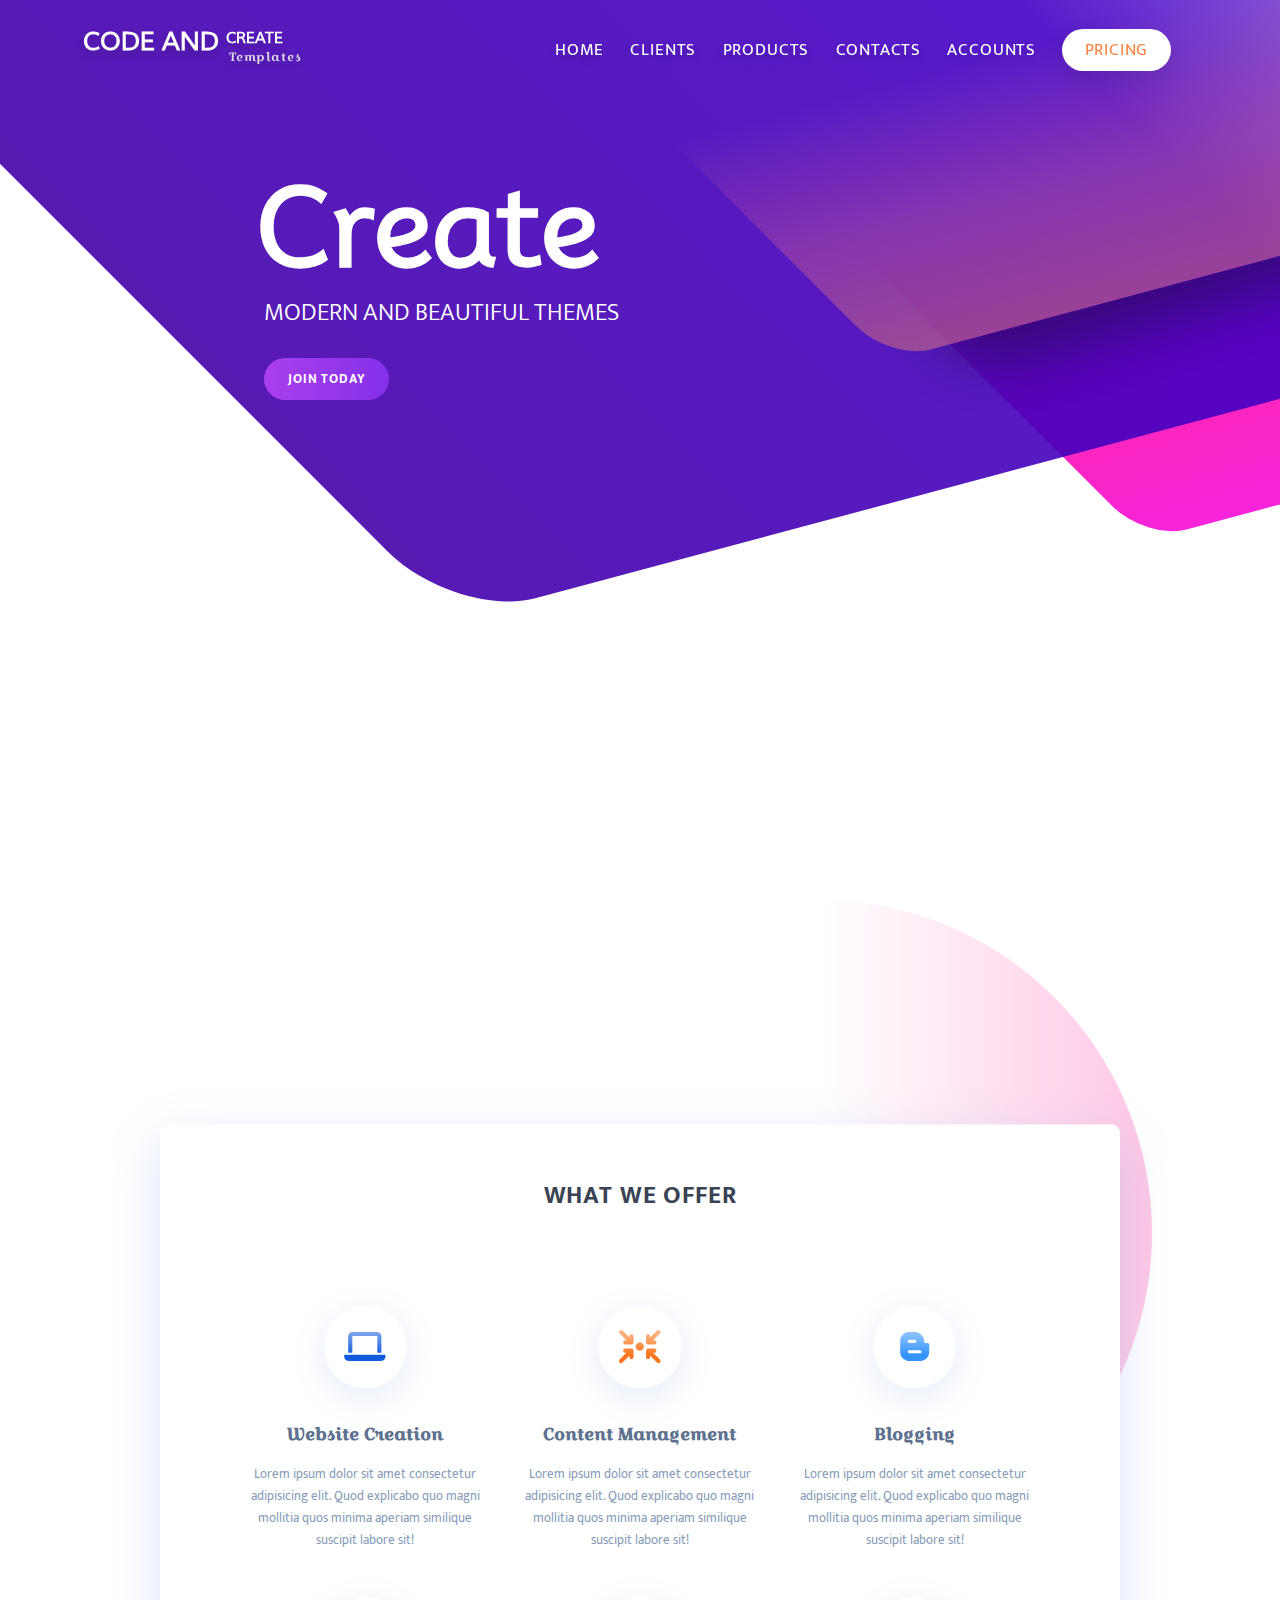
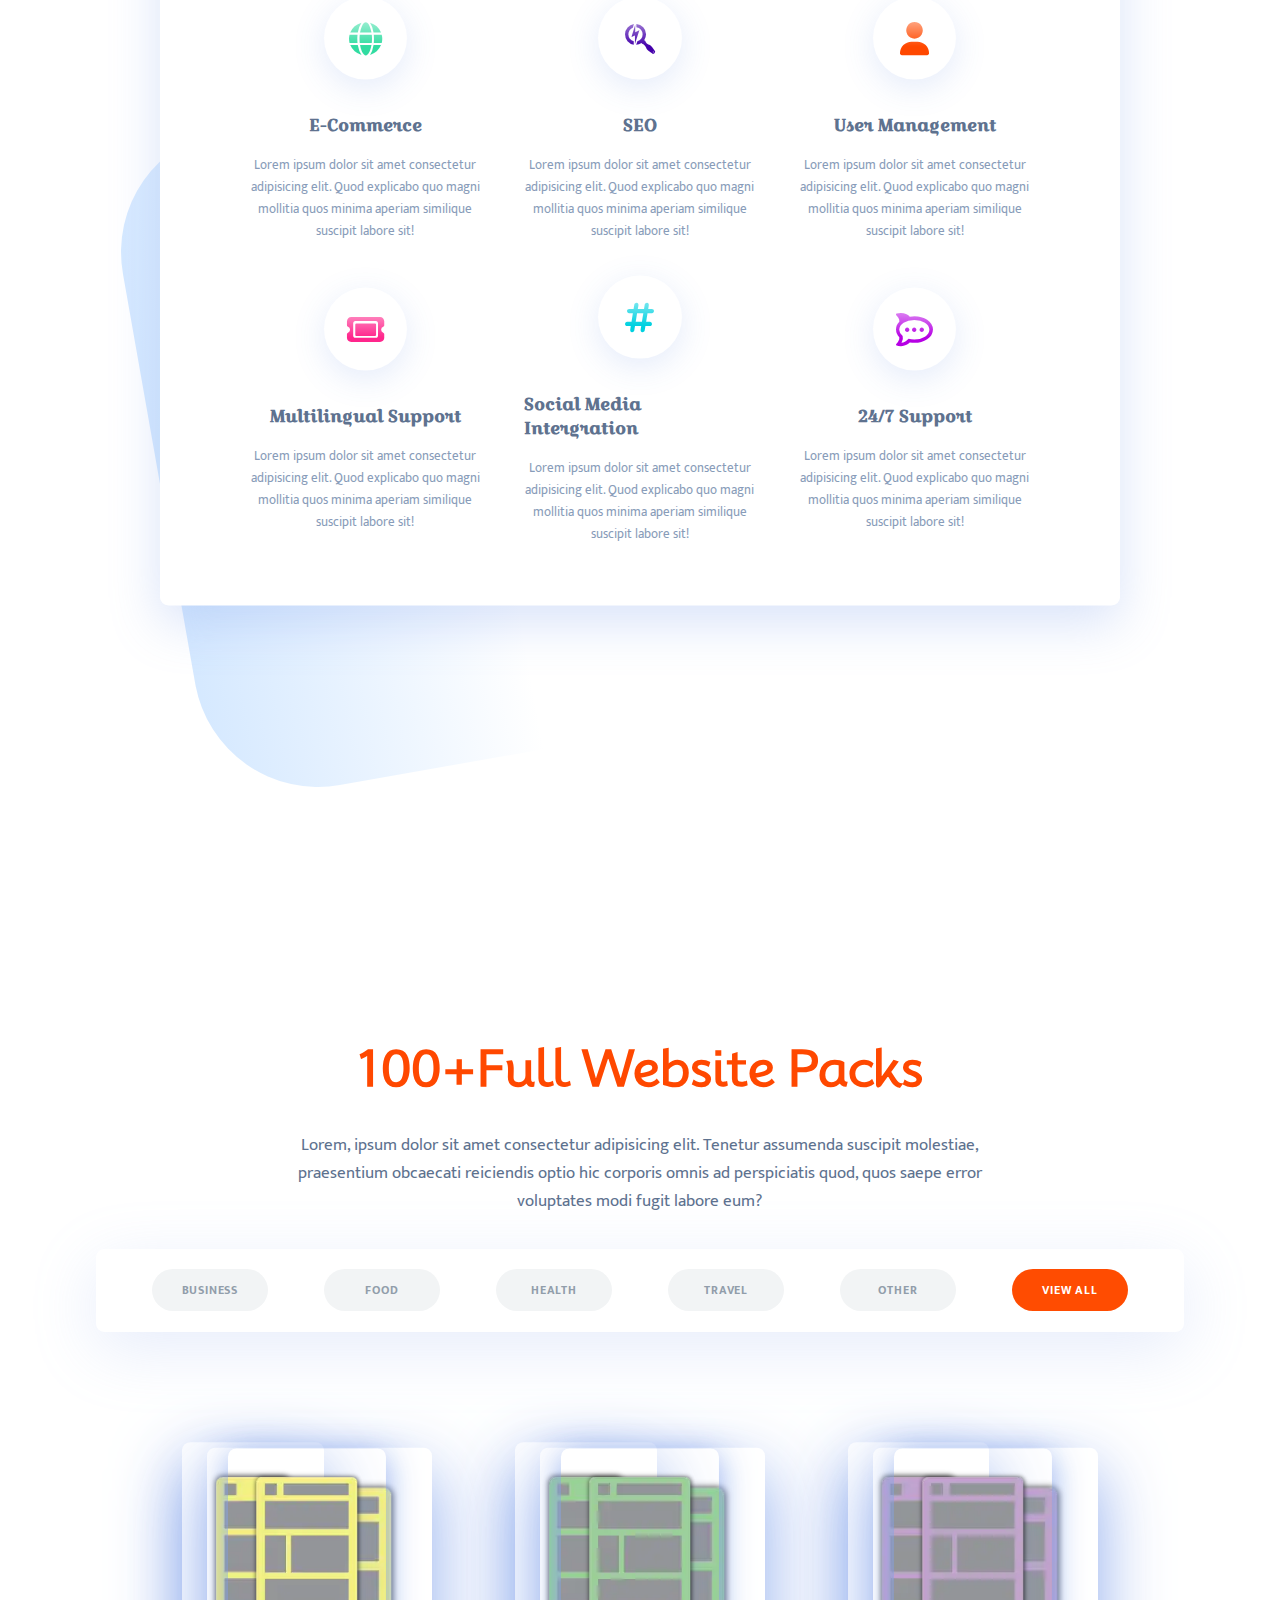
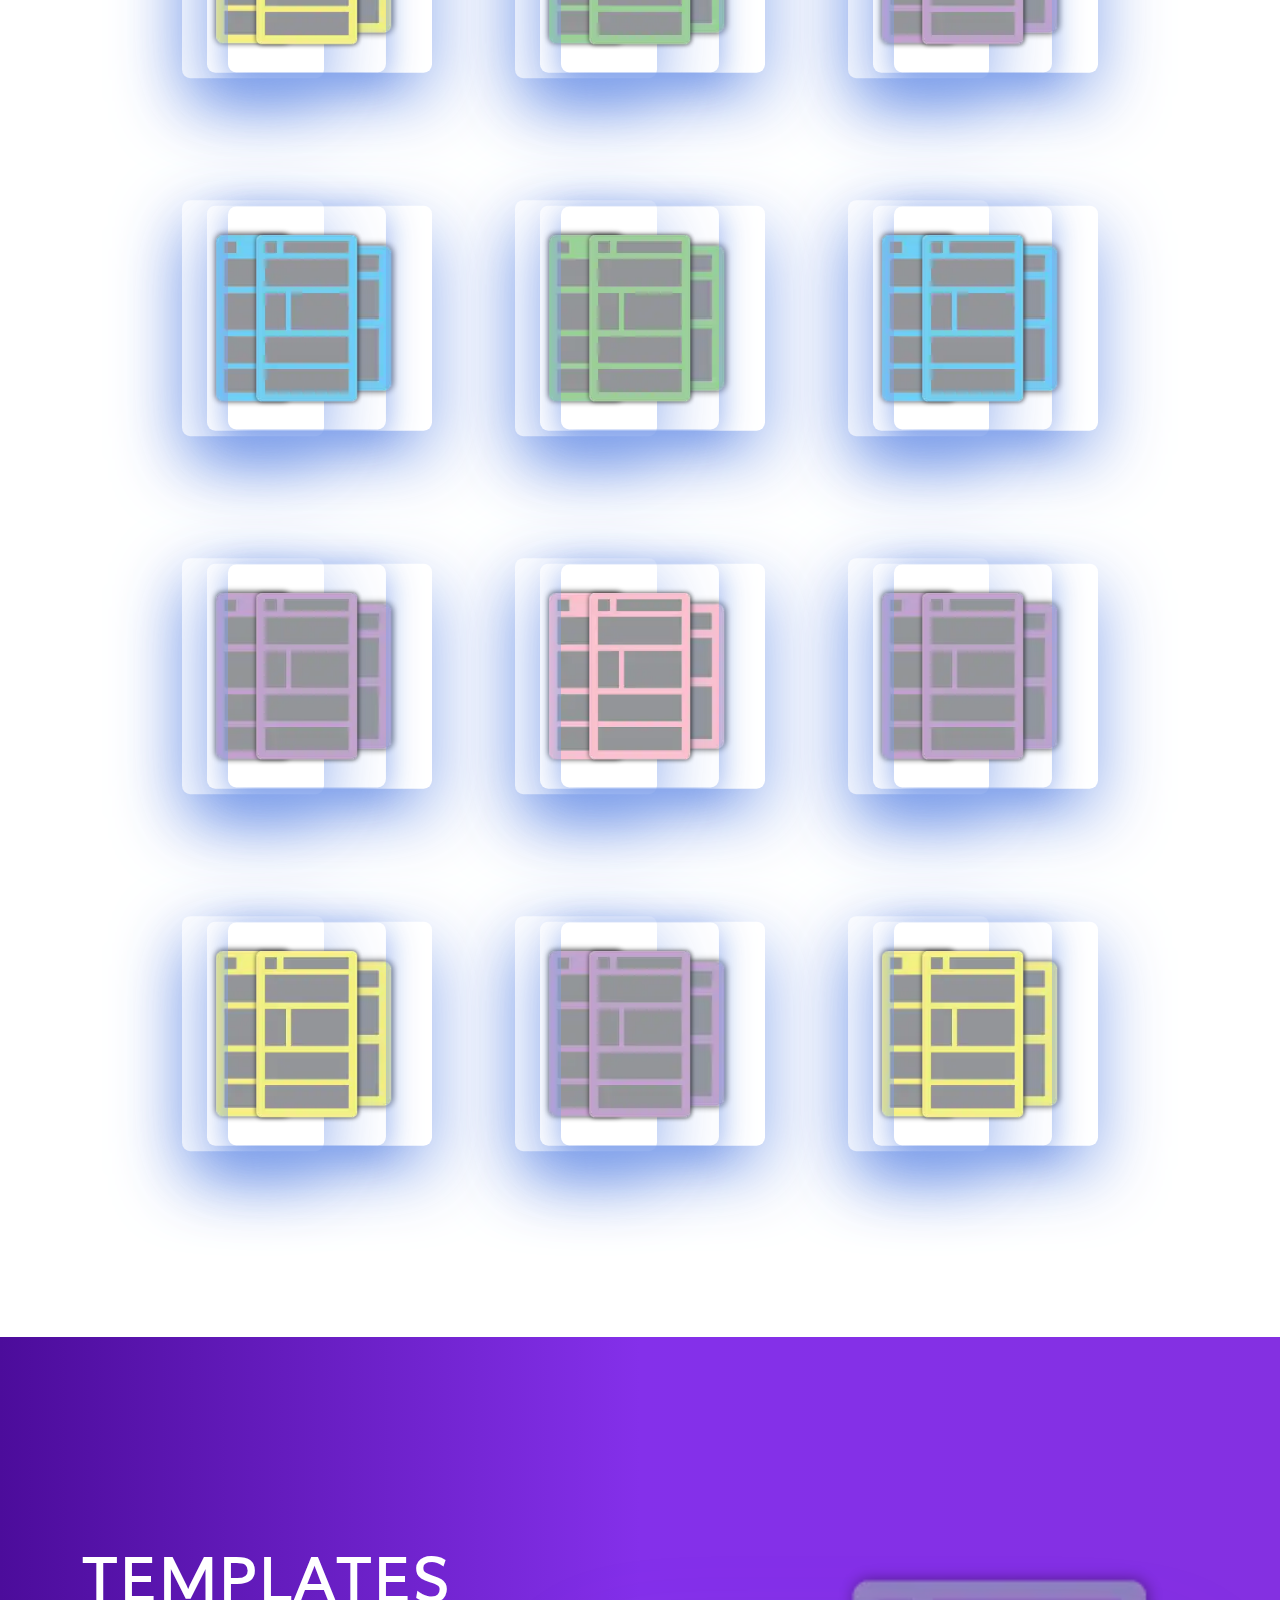
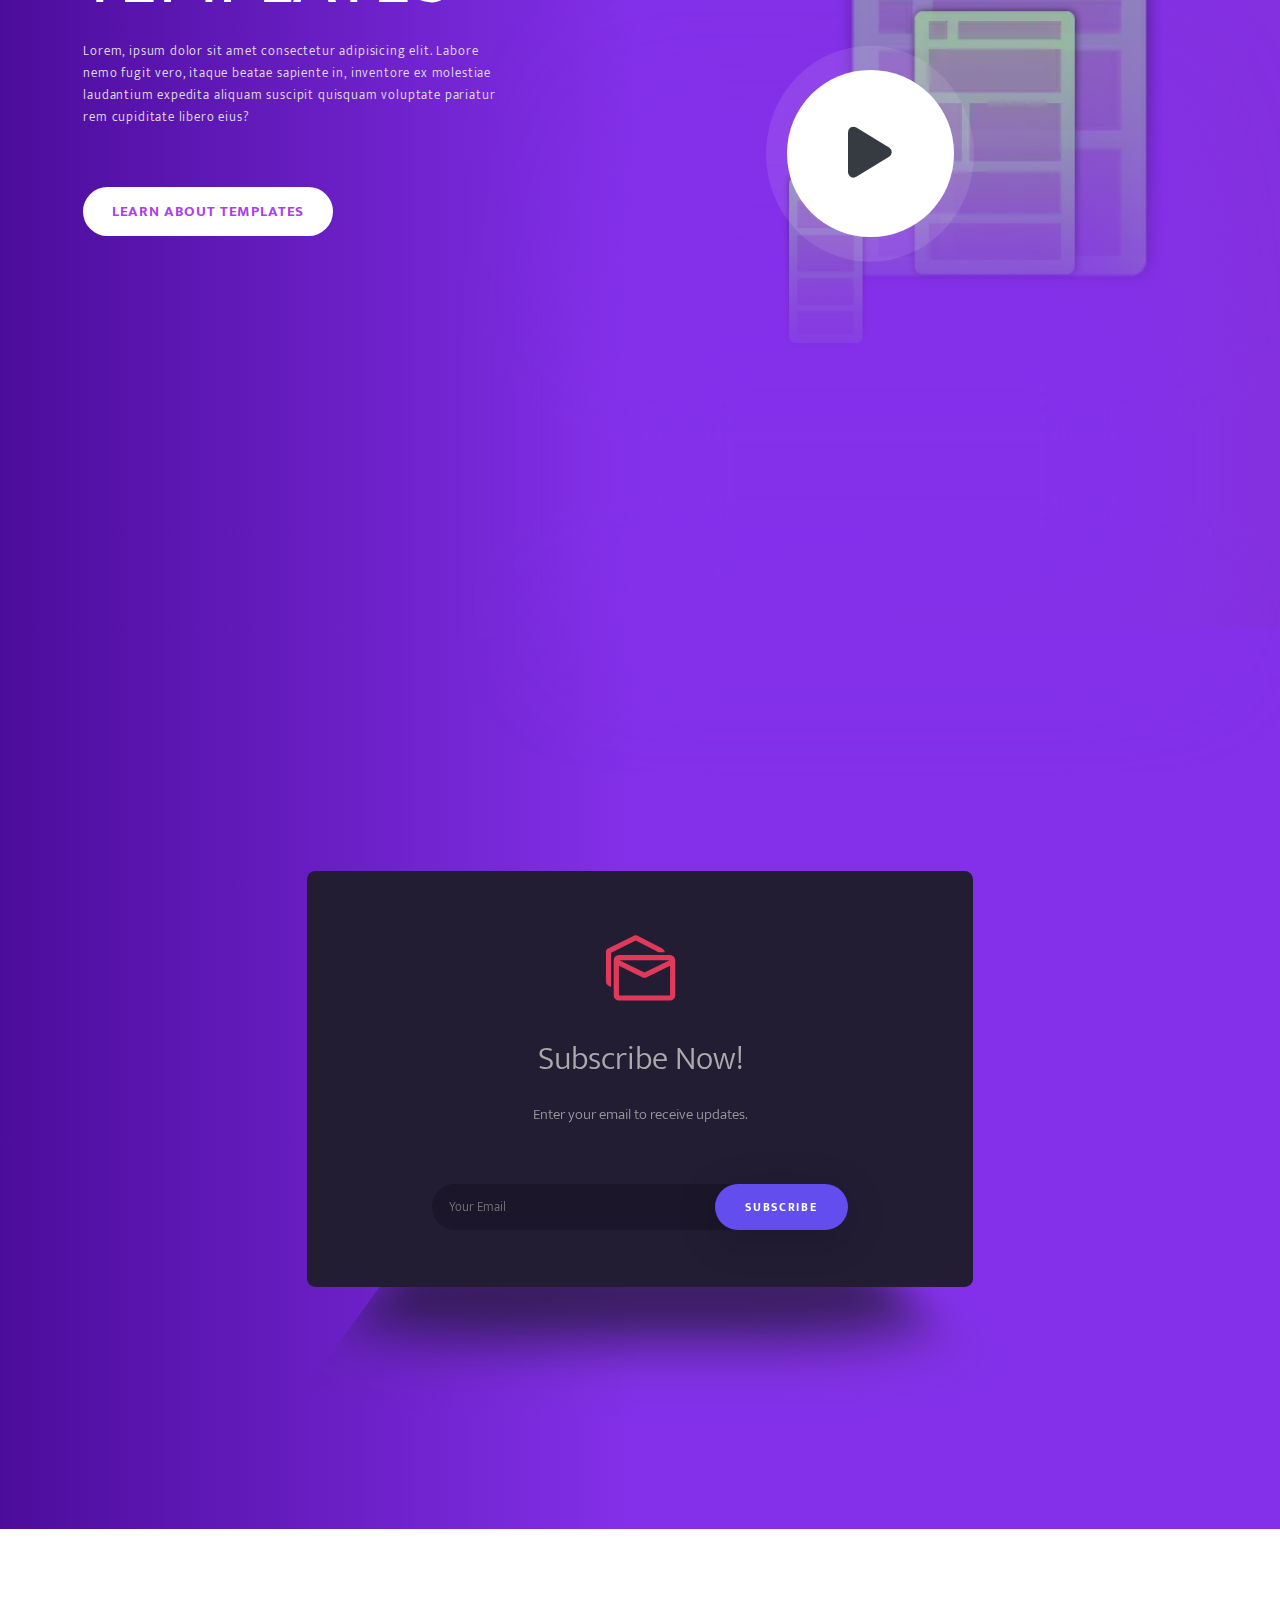
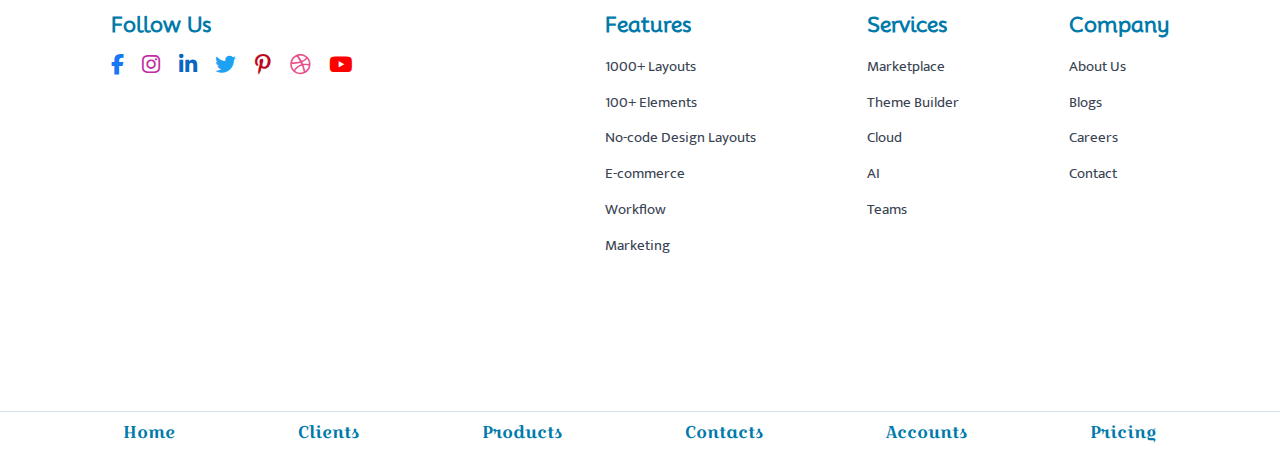
==== commit d065868b: "hamburger menu" ====
--- a/responsiveWeb/html/index.html
+++ b/responsiveWeb/html/index.html
@@ -26,6 +26,14 @@
                 </div>
              </a>
             <!--End of logo -->
+<!-- Menu Icon -->
+ <div class="menu-icon">
+    <div class="line line-1"></div>
+    <div class="line line-2"></div>
+ </div>
+<!--End of Menu Icon -->
+
+
              <!-- Nav Items -->
                 <ul class="nav-items">
                     <li class="nav-item">
--- a/responsiveWeb/css/style.css
+++ b/responsiveWeb/css/style.css
@@ -41,7 +41,7 @@
     position: fixed;
     top: 0;
     left: 0;
-    z-index: 10;
+    z-index: 100;
     width: 100%;
     height:12rem;
     padding: 0 15rem;
@@ -95,6 +95,11 @@
     color: #092627;
     text-shadow: none;
 }
+
+.multi-page-nav .logo span {
+    color: #092627;
+    text-shadow: none;
+}
 /* End of logo */
 /* Nav Items */
 .nav-items{
@@ -140,6 +145,11 @@
 }
 
 .sticky .nav-link {
+    color: #092627;
+    text-shadow: none;
+}
+
+.multi-page-nav .nav-link {
     color: #092627;
     text-shadow: none;
 }
@@ -167,6 +177,10 @@
     box-shadow: 0 1rem 10rem agba(130,162,235,0.4);
 }
 
+.multi-page-nav .nav-item .dropdown {
+    box-shadow: 0 1rem 10rem rgba(130,162,235,0.4);
+}
+
 .dropdown-1{
     left: -24rem;
     width: 96rem;
@@ -618,6 +632,12 @@
     background: linear-gradient(to right, #ff45b9, #ff3598);
     box-shadow: none;
     color: #fff;
+}
+
+.multi-page-nav .nav-item .nav-btn {
+    background: linear-gradient(to right, #ff45b9, #ff3598);
+    color: #fff;
+    box-shadow: none;
 }
 /* End of Nav Items */
 
@@ -1533,7 +1553,7 @@
     display: flex;
     justify-content: space-evenly;
     align-items: center;
-    border-top: 2rem solid rgba(1, 122, 170, 0.2);
+    border-top: .2rem solid rgba(1, 122, 170, 0.2);
     padding-top: 1rem;
 }
 
@@ -1545,3 +1565,407 @@
 /* End of Footer */
 
 /* End of Container */
+
+/* Responsive */
+@media(max-width: 1600px) {
+    html {
+    font-size: 60%;
+    }
+
+.navbar {
+    padding: 0 10rem;
+}
+
+.nav-items {
+    width: 55%;
+}
+
+.dropdown {
+    top: 4.5rem;
+}
+
+.services-wrapper {
+    width: 70%;
+}
+
+.prodjects-list {
+    width: 80%;
+}
+
+.templates-right img:nth-child(1){
+    top: 45%;
+    width: 35rem;
+}
+
+.templates-right img:nth-child(3){
+    width: 55rem;
+}
+
+.subscribe {
+    margin-top: -1rem;
+}
+}
+
+@media (max-width:1440px) {
+    html {
+        font-size: 58%;
+    }
+
+    .nav-items {
+        width: 60%;
+    }
+
+    .services-wrapper {
+        width: 75%;
+    }
+
+    .filter-nav {
+        width: 85%;
+    }
+
+    .projects-list {
+        width: 85%;
+    }
+
+    .templates-left p {
+        width: 50rem;
+    }
+}
+
+@media (max-width: 1366px){
+    html{
+        font-size: 56%;
+    }
+
+    .project {
+        width: 30rem;
+    }
+
+    .project img:nth-child(1){
+        width: 19rem;
+    }
+
+    .project img:nth-child(2){
+        width: 17rem;
+        left: 0;
+    }
+
+    .project img:nth-child(3){
+        width: 90%;
+        right: 0;
+    }
+
+    .templates-right img:nth-child(1) {
+        width: 30rem;
+        top: 45%;
+    }
+
+    .templates-right img:nth-child(2) {
+        width: 17rem;
+        top: 45%;
+    }
+
+    .templates::before {
+        width: 70rem;
+        height: 70rem;
+        bottom: 0;
+        right: 8%;
+    }
+}
+
+@media (max-width: 1280px) {
+    html{
+        font-size: 52%;
+    }
+}
+
+@media (max-width: 1024px) {
+    .navbar {
+        padding: 0 5rem;
+    }
+
+    .nav-items {
+        width: 65%;
+    }
+
+    .logo span:nth-child(1) {
+        font-size: 2.5rem;
+    }
+
+    .logo span:nth-child(1) span {
+        font-size: 1.5rem;
+    }    
+
+    .logo span:nth-child(2) {
+        font-size: 1.2rem;
+    }
+
+    .banner {
+        top: 16%;
+        left: 18%;
+    }
+
+    .banner h1 {
+        font-size: 9rem;
+    }
+
+    .banner h3 {
+        font-size: 2rem;
+    }
+
+    bg-main {
+        left: -25%;
+    }
+
+    .bg-1 {
+        right: -5;
+    }
+
+    .bg-2 {
+        width: 60%;
+    }
+
+    .services {
+        height: 190vh;
+        margin: 15rem 0;
+    }
+
+    .services-bg-1 {
+        top: -15%;
+        right: 3%;
+        width: 60rem;
+        height: 60rem;
+    }
+
+    .services-bg-2 {
+        bottom: -12%;
+        left: 5%;
+        width: 60rem;
+        height: 60rem;
+    }
+
+    .services-list {
+        justify-content: space-evenly;
+    }
+
+    .templates-left {
+        padding: 25rem 10rem 0 5rem;
+    }
+
+        .templates-left h1 {
+            font-size: 5rem;
+        }
+
+        .templates-left p {
+            width: 45rem;
+            font-size: 1.5rem;
+        } 
+        
+        .templates-btn {
+            width: 27rem;
+            height: 5,5rem;
+            font-size: 1.6rem;
+        }
+
+        .templates-right img:nth-child(1){
+            top: 45%;
+            width: 25rem;
+        }
+
+        .templates-right img:nth-child(2){
+            top: 25%;
+            left: 20%;
+            width: 14rem;
+        }
+
+        .templates-right img:nth-child(3){
+            top: 27%;
+            width: 40rem;
+        }
+
+        .play-btn {
+            width: 17rem;
+            height: 17rem;
+        }
+
+        .play-btn::before {
+            width: 23rem;
+            height: 23rem;
+        }
+
+        .templates::before {
+            width: 60rem;
+            height: 60rem;
+            bottom: 10%;
+        }
+}
+
+@media (max-width: 820px) {
+    .hamburger.navbar {
+        background-color: #fff;
+    }
+
+    .hamburger.navbar .logo span {
+        color: #ff4ea0;
+        text-shadow: none;
+    }
+
+    .nav-items {
+        display: none;
+    }
+
+    .hamburger .nav-items {
+        display: flex;
+        flex-direction: column;
+        justify-content: flex-start;
+        align-items: flex-start;
+        position: absolute;
+        top: 12rem;
+        left: 0;
+        width: 100%;
+        height: calc(100vh - 12rem);
+        background-color: #f2f4f5;    
+    }
+
+    .hamburger .nav-item:not(:last-child) {
+        width: 100%;
+        height: 12rem;
+        display: flex;
+        align-items: center;
+        padding-left: 3rem;
+    }
+
+    .nav-item:not(:last-child)::before {
+        content: "+";
+        font-size: 4rem;
+        color: #ff4ea0;
+        position: absolute;
+        top: 50%;
+        right: 0;
+        transform: translateY(-50%);
+        width: 10rem;
+        height: 6rem;
+        display: flex;
+        justify-content: center;
+        align-items: center;
+    }
+
+    .nav-item:last-child {
+        position: absolute;
+        bottom: 0;
+        left: 0;
+        width: 100%;
+        height: 12rem;
+        background-color: #fff;
+        display: flex;
+        justify-content: center;
+        align-items: center;
+        box-shadow: 0 1rem 10rem rgba(130, 162, 235, 0.2);
+    }
+
+    .hamburger .nav-item a:not(.nav-btn) {
+        color: #092627;
+        text-shadow: none;
+    }
+
+    .nav-item::after {
+        display: none;
+    }
+
+    .nav-btn {
+        width: 95%;
+        height: 6rem;
+        background-color: #ff4ea0;
+        color: #fff;
+        font-size: 2.2rem;
+    }
+
+    .dropdown-1 {
+        left: 0;
+        flex-direction: column;
+        padding: 0;
+    }
+
+    
+    .dropdown-1,
+    .dropdown-2,
+    .dropdown-3, 
+    .dropdown-4,
+    .dropdown-5 {
+        width: 100%;
+        top: 12rem;
+        z-index: 100;
+        border-radius: 0;
+        box-shadow: none;
+    }
+
+    .dropdown-1-left {
+        width: 100%;
+        height: 50%;
+        margin-bottom: 5rem;
+        padding: 2rem;
+    }
+
+    .features-list,
+    .dropdown-services {
+        width: 100%;
+        height: 100%;
+        display: flex;
+        flex-direction: column;
+        flex-wrap: wrap;
+    }
+
+    .dropdown-1-right {
+        width: 100%;
+        height: 75%;
+        padding: 0 2rem 13rem 2rem;
+        background-color: #fff;
+    }
+
+    .dropdown-2 {
+        height: auto;
+        left: 0;
+        flex-direction: column;
+        padding: 2rem 2rem 0 2rem;
+    }
+
+    .dropdown-2 div {
+        margin: 0 0.5rem 2 rem 0.5rem;
+    }
+
+    .dropdown-2 div i {
+        font-size: 5rem;
+    }
+
+    .menu-icon {
+        width: 4rem;
+        height: 2rem;
+        position: absolute;
+        top: 5rem;
+        right: 5rem;
+        display: flex;
+        flex-direction: column;
+        justify-content: space-between;
+    }
+
+    .line {
+        width: 100%;
+        height: 0.4rem;
+        background-color: #fff;
+        transition: transform 0.3s ease;
+    }
+
+    .hamburger .line {
+        background-color: #ff4ea0;
+    }
+
+    .hamburger .line-1 {
+        transform: rotate(45deg) translateY(1.2rem);
+    }
+
+    .hamburger .line-2 {
+        transform: rotate(-45deg) translateY(-1.2rem);
+    }
+}
+
+/*End of Responsive */
